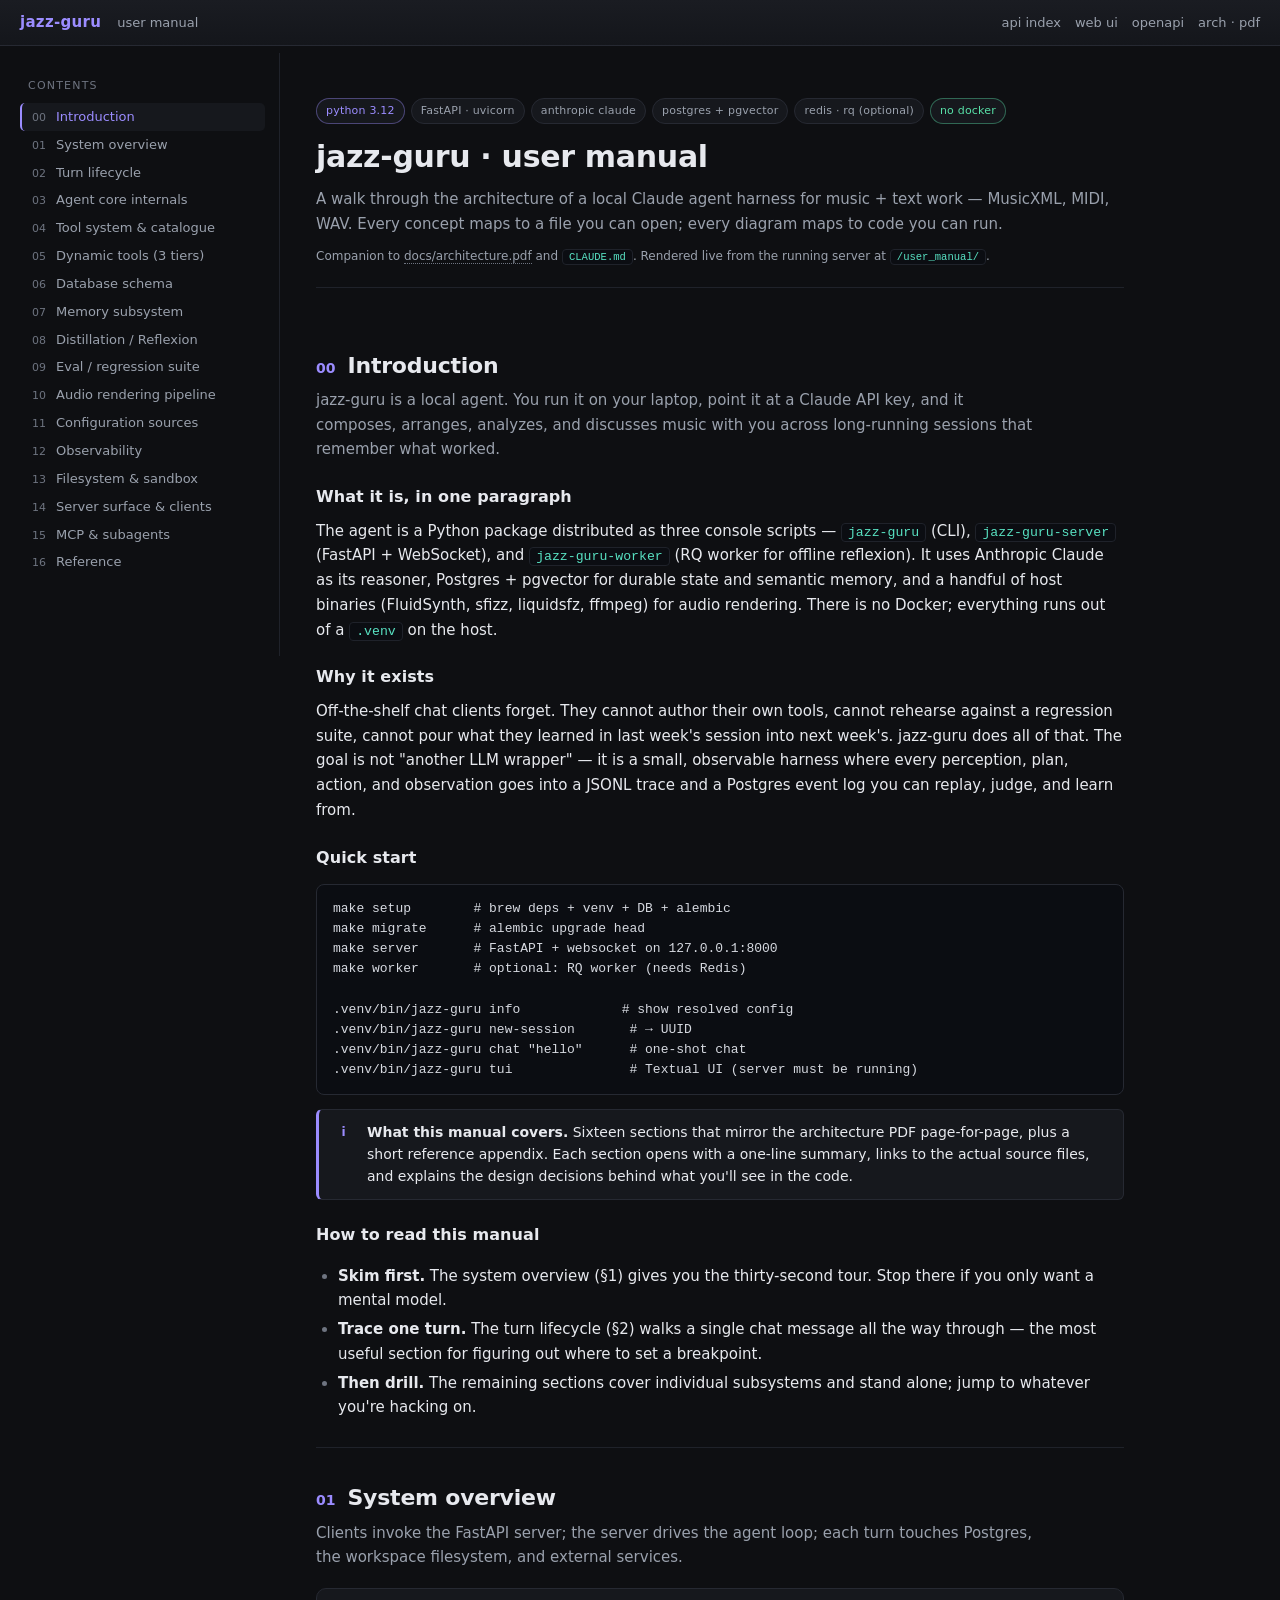
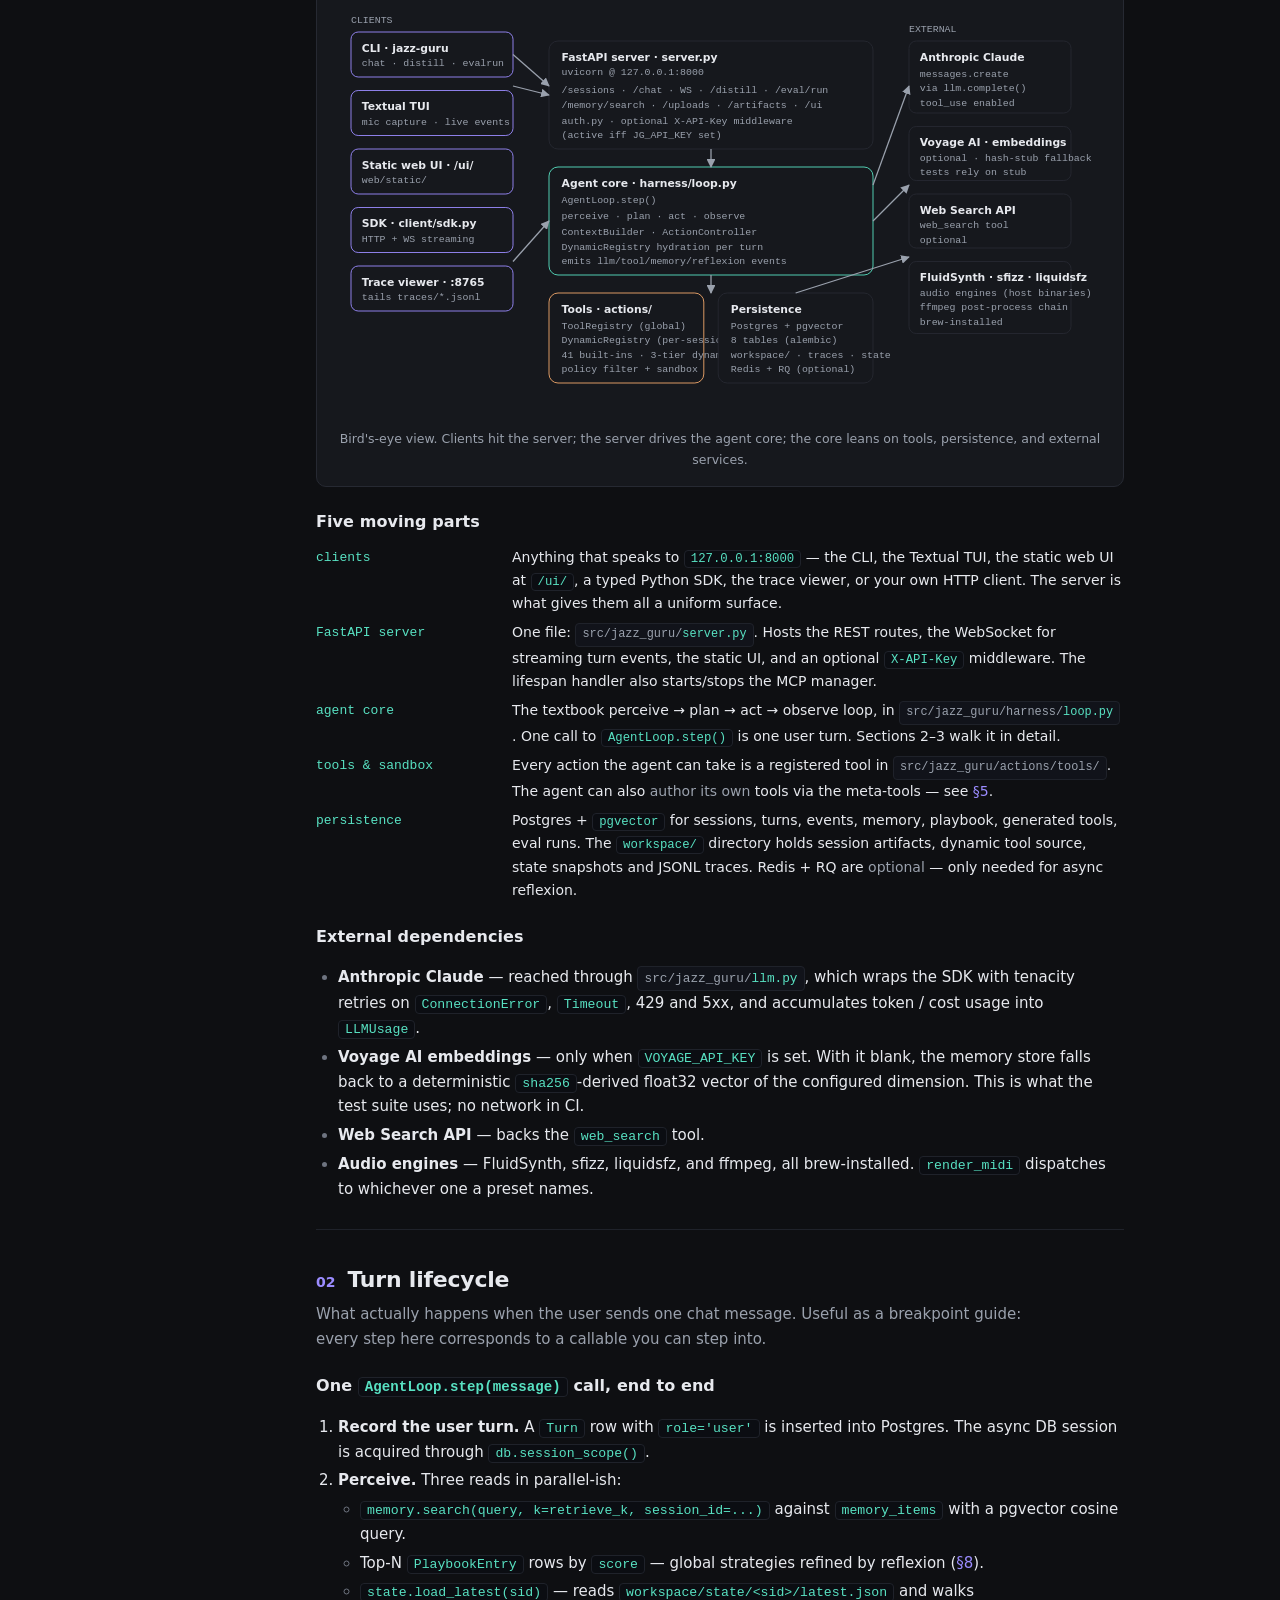
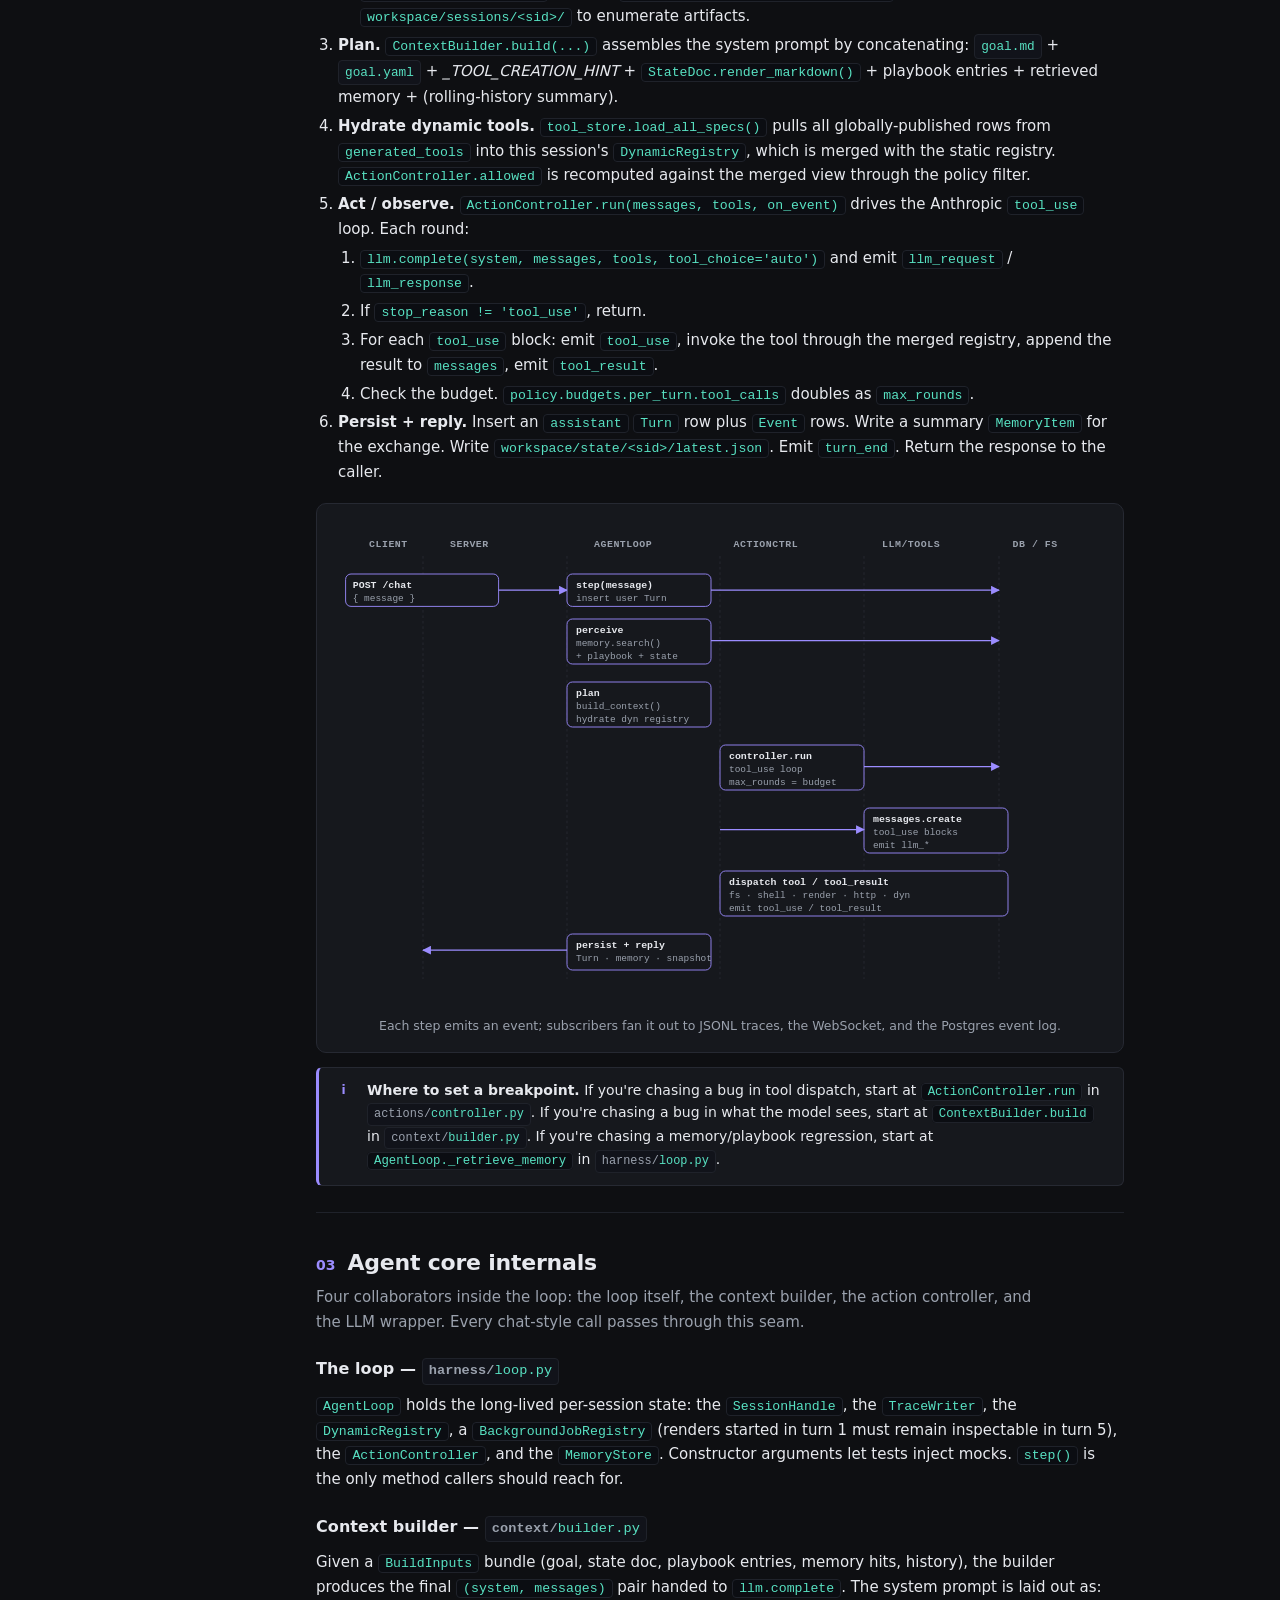
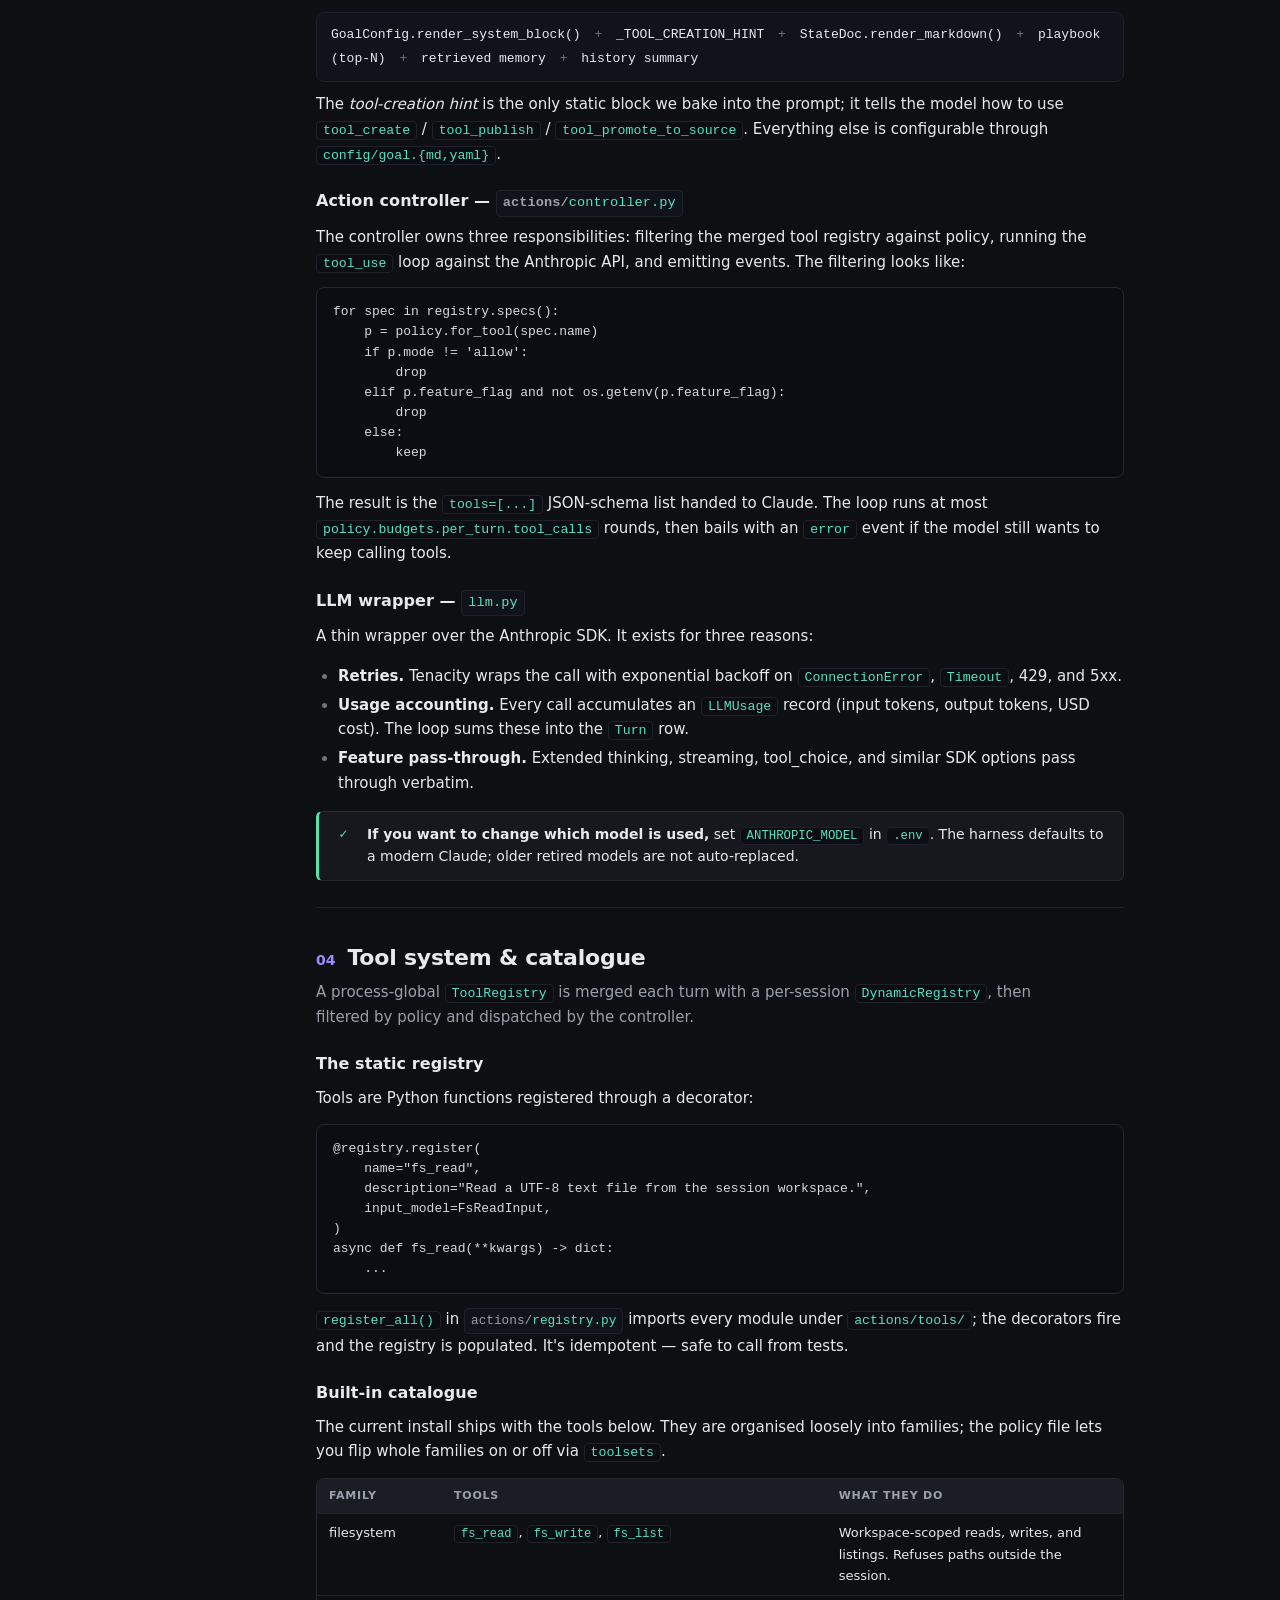
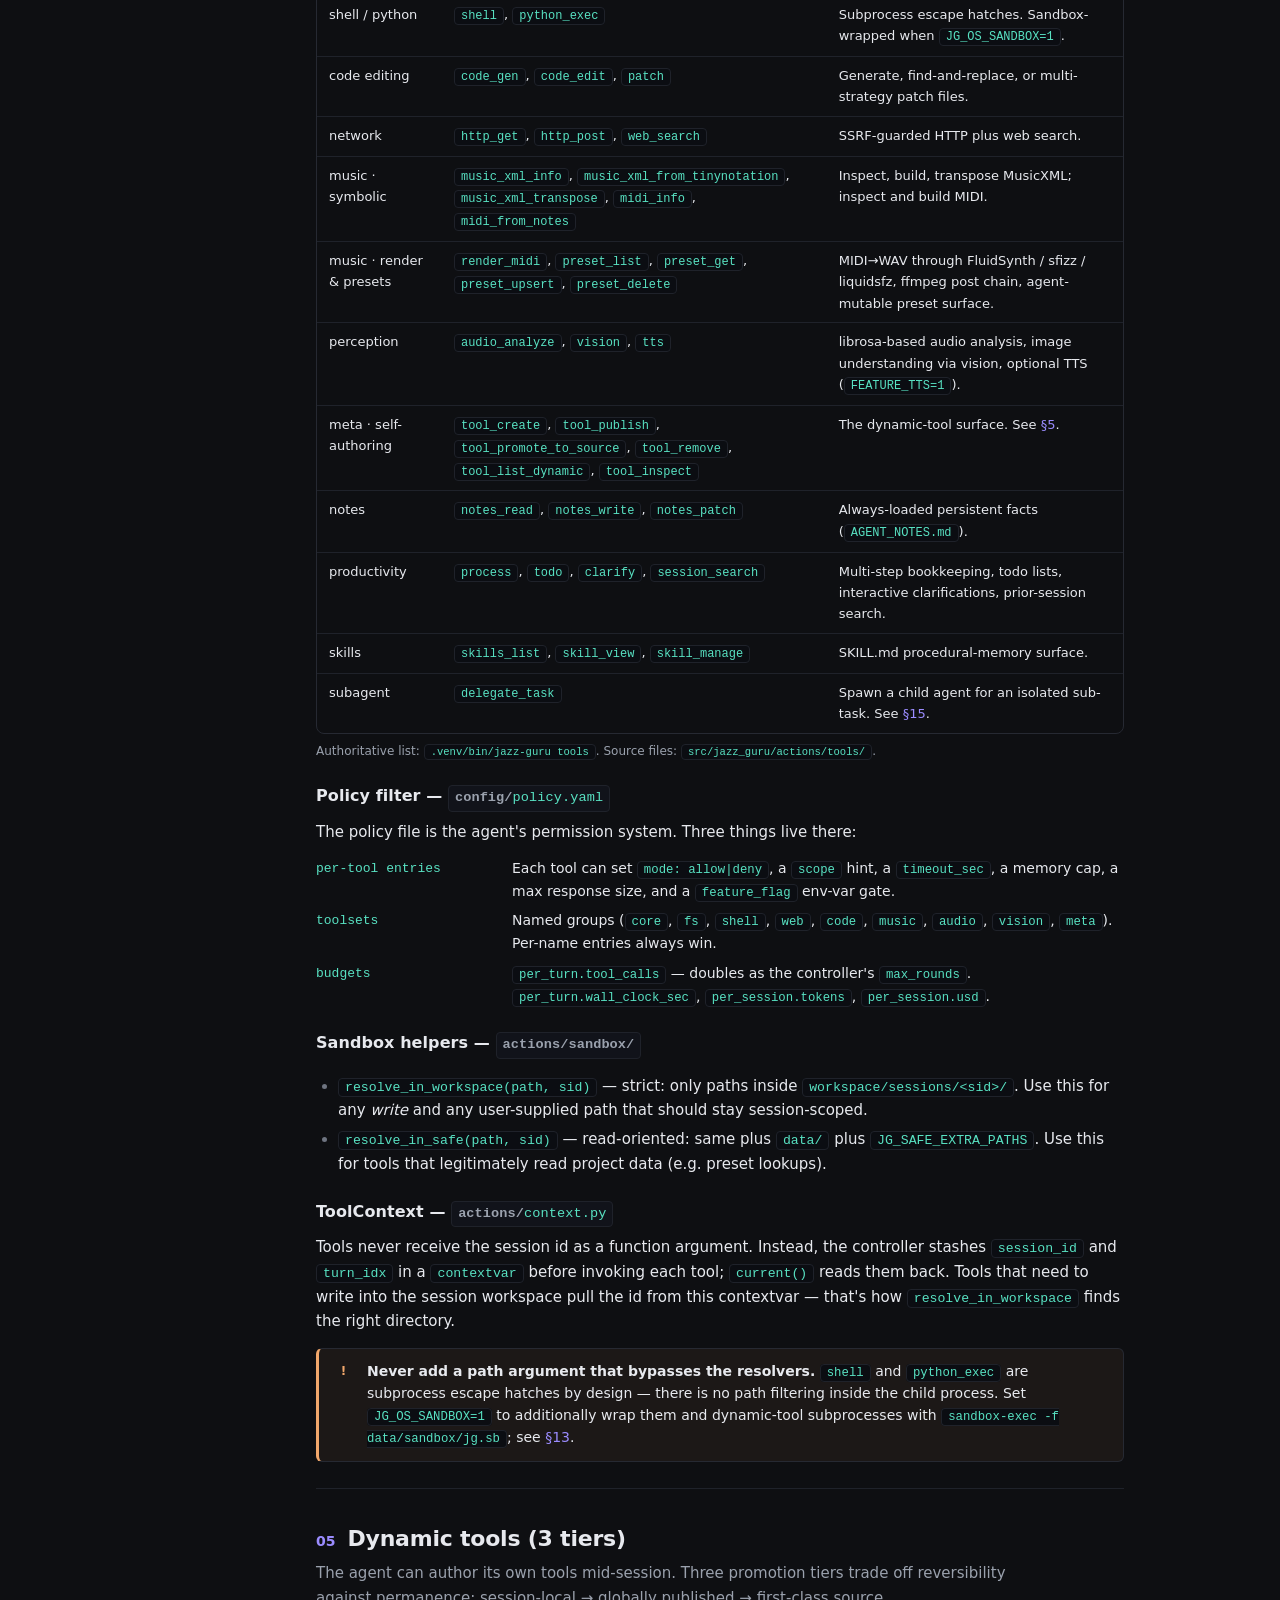
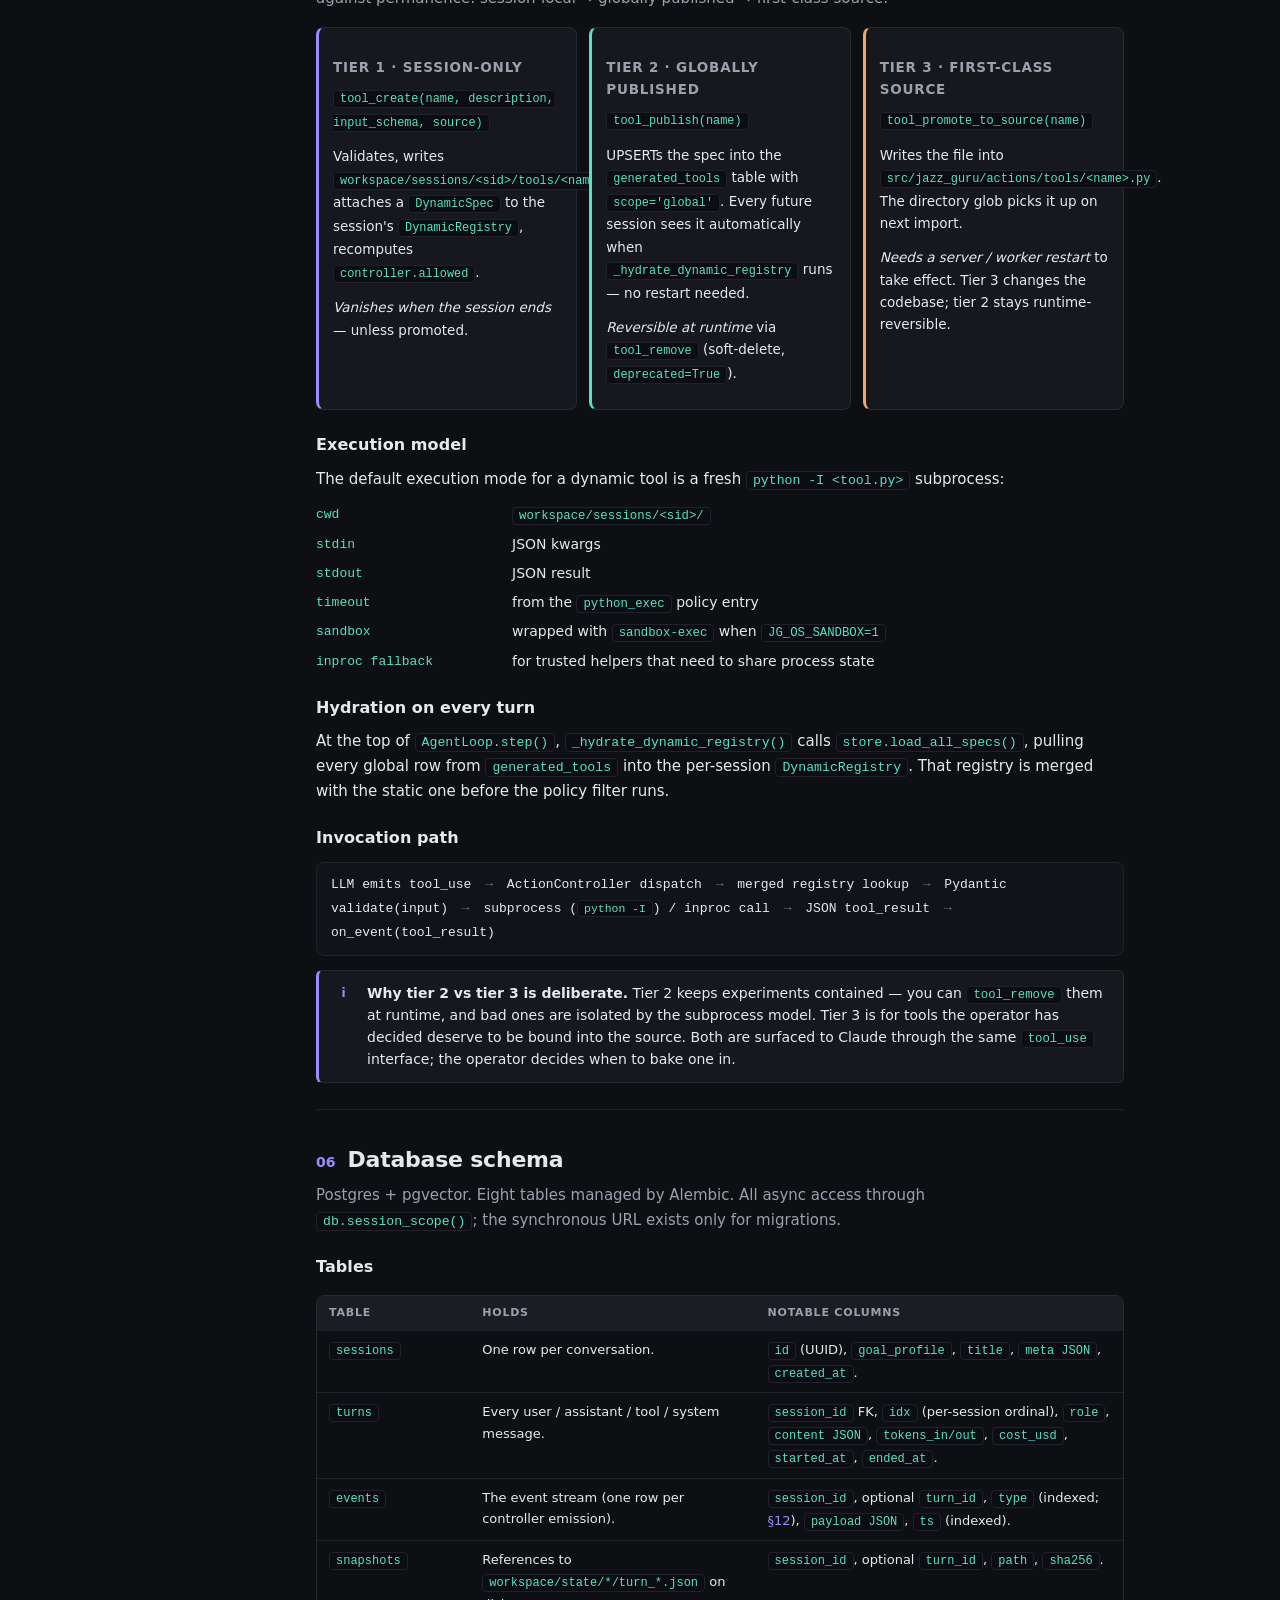
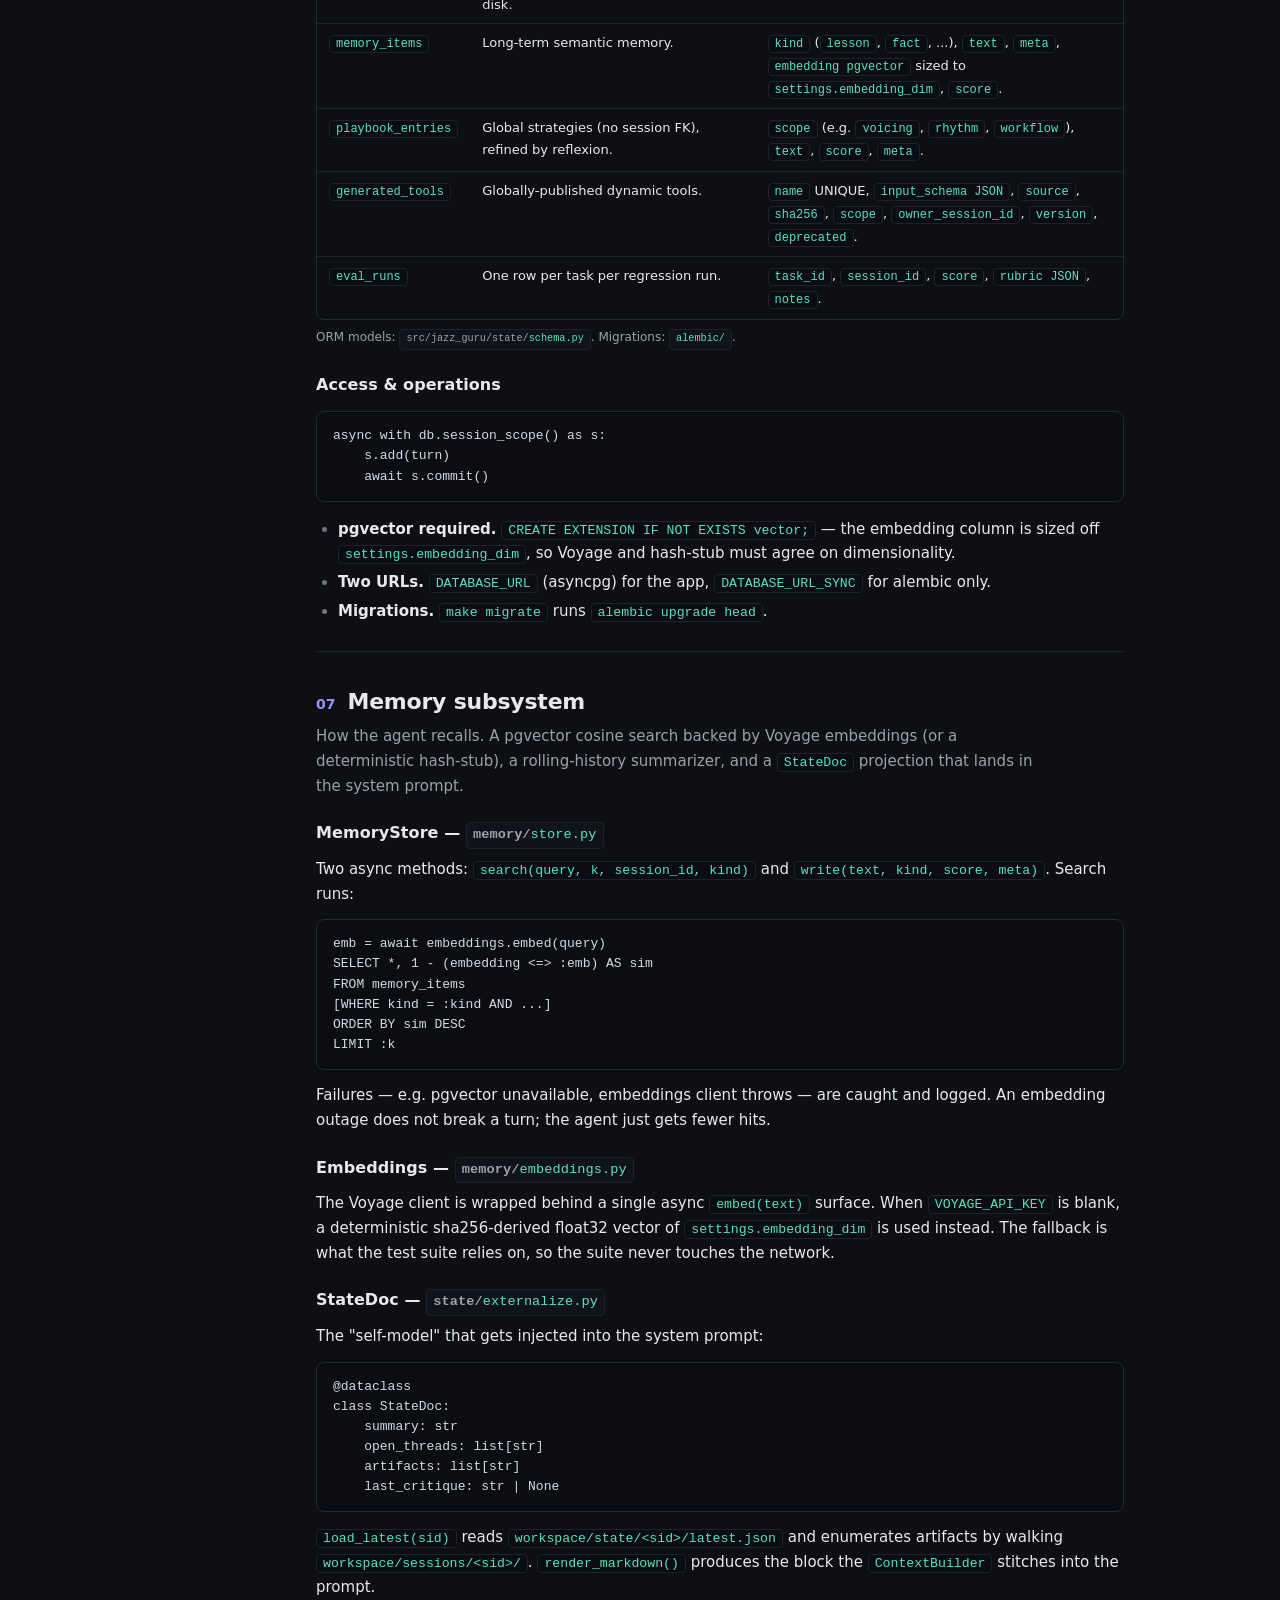
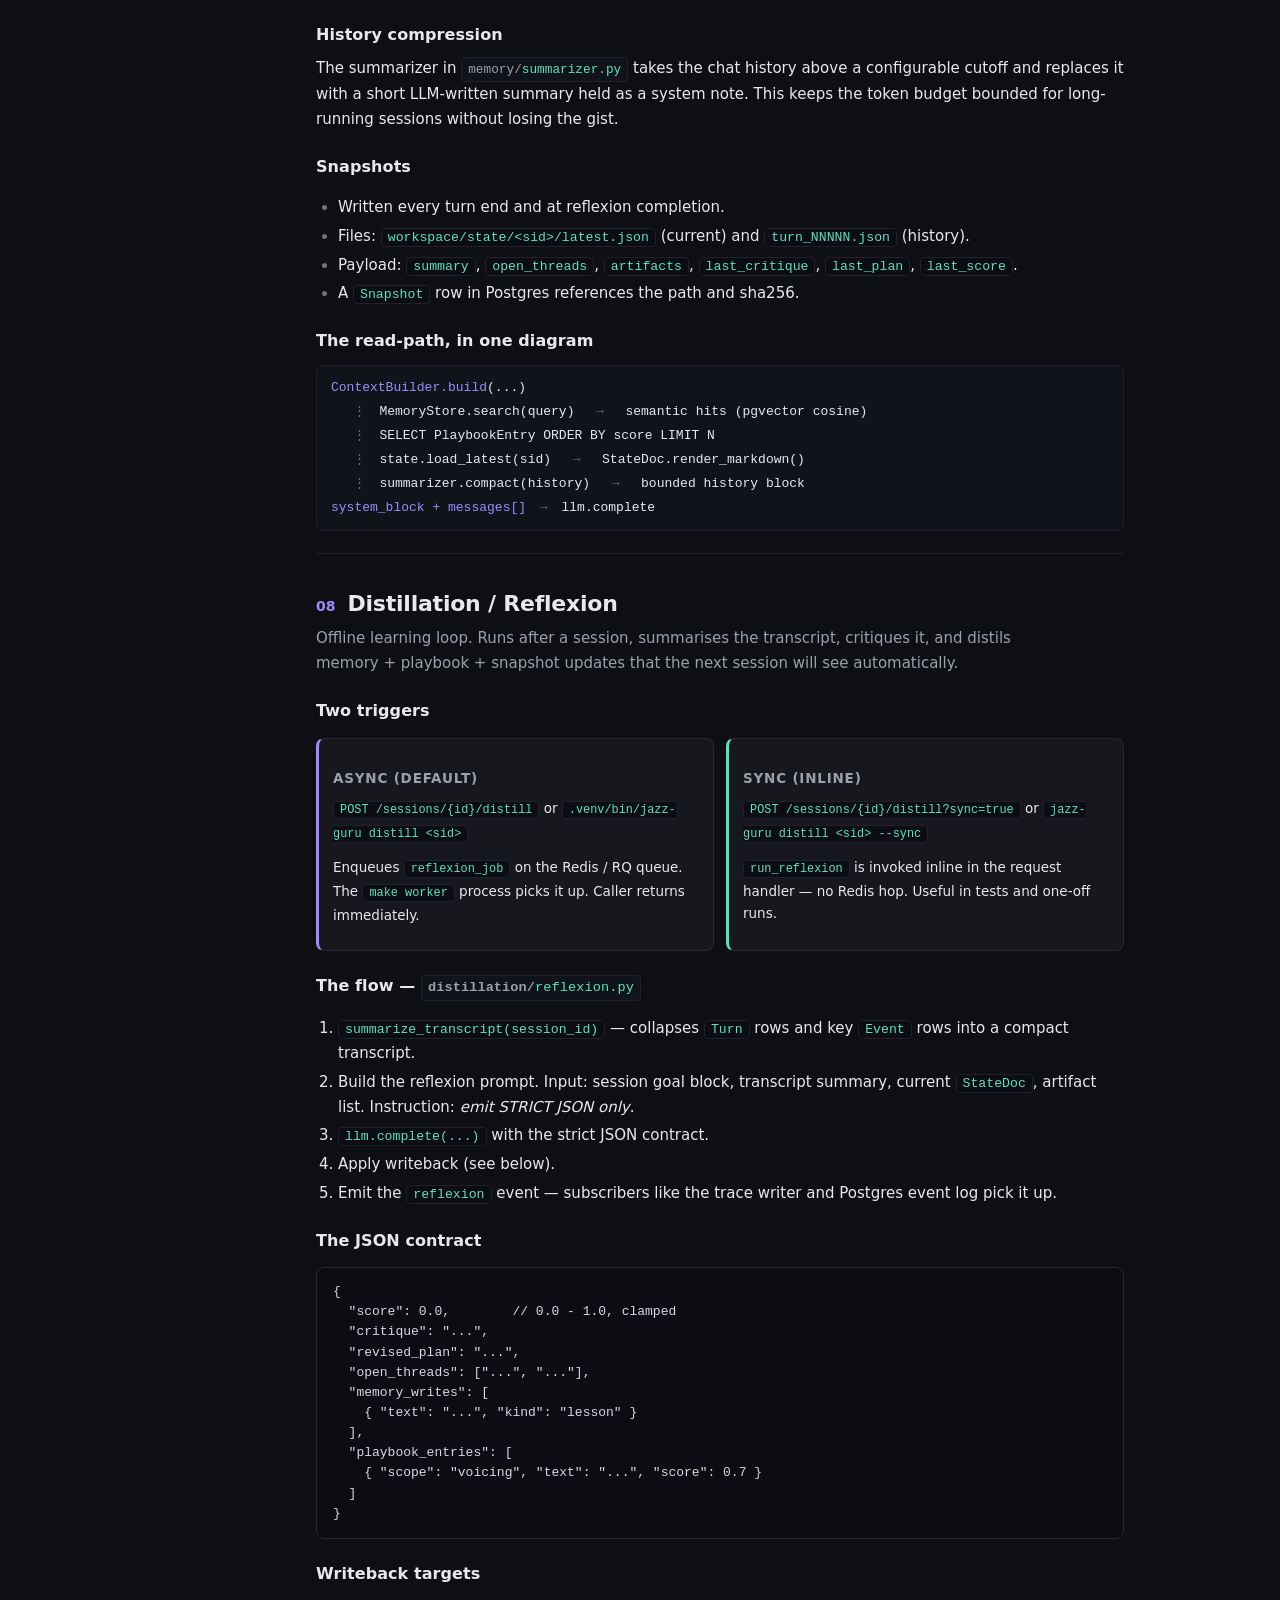
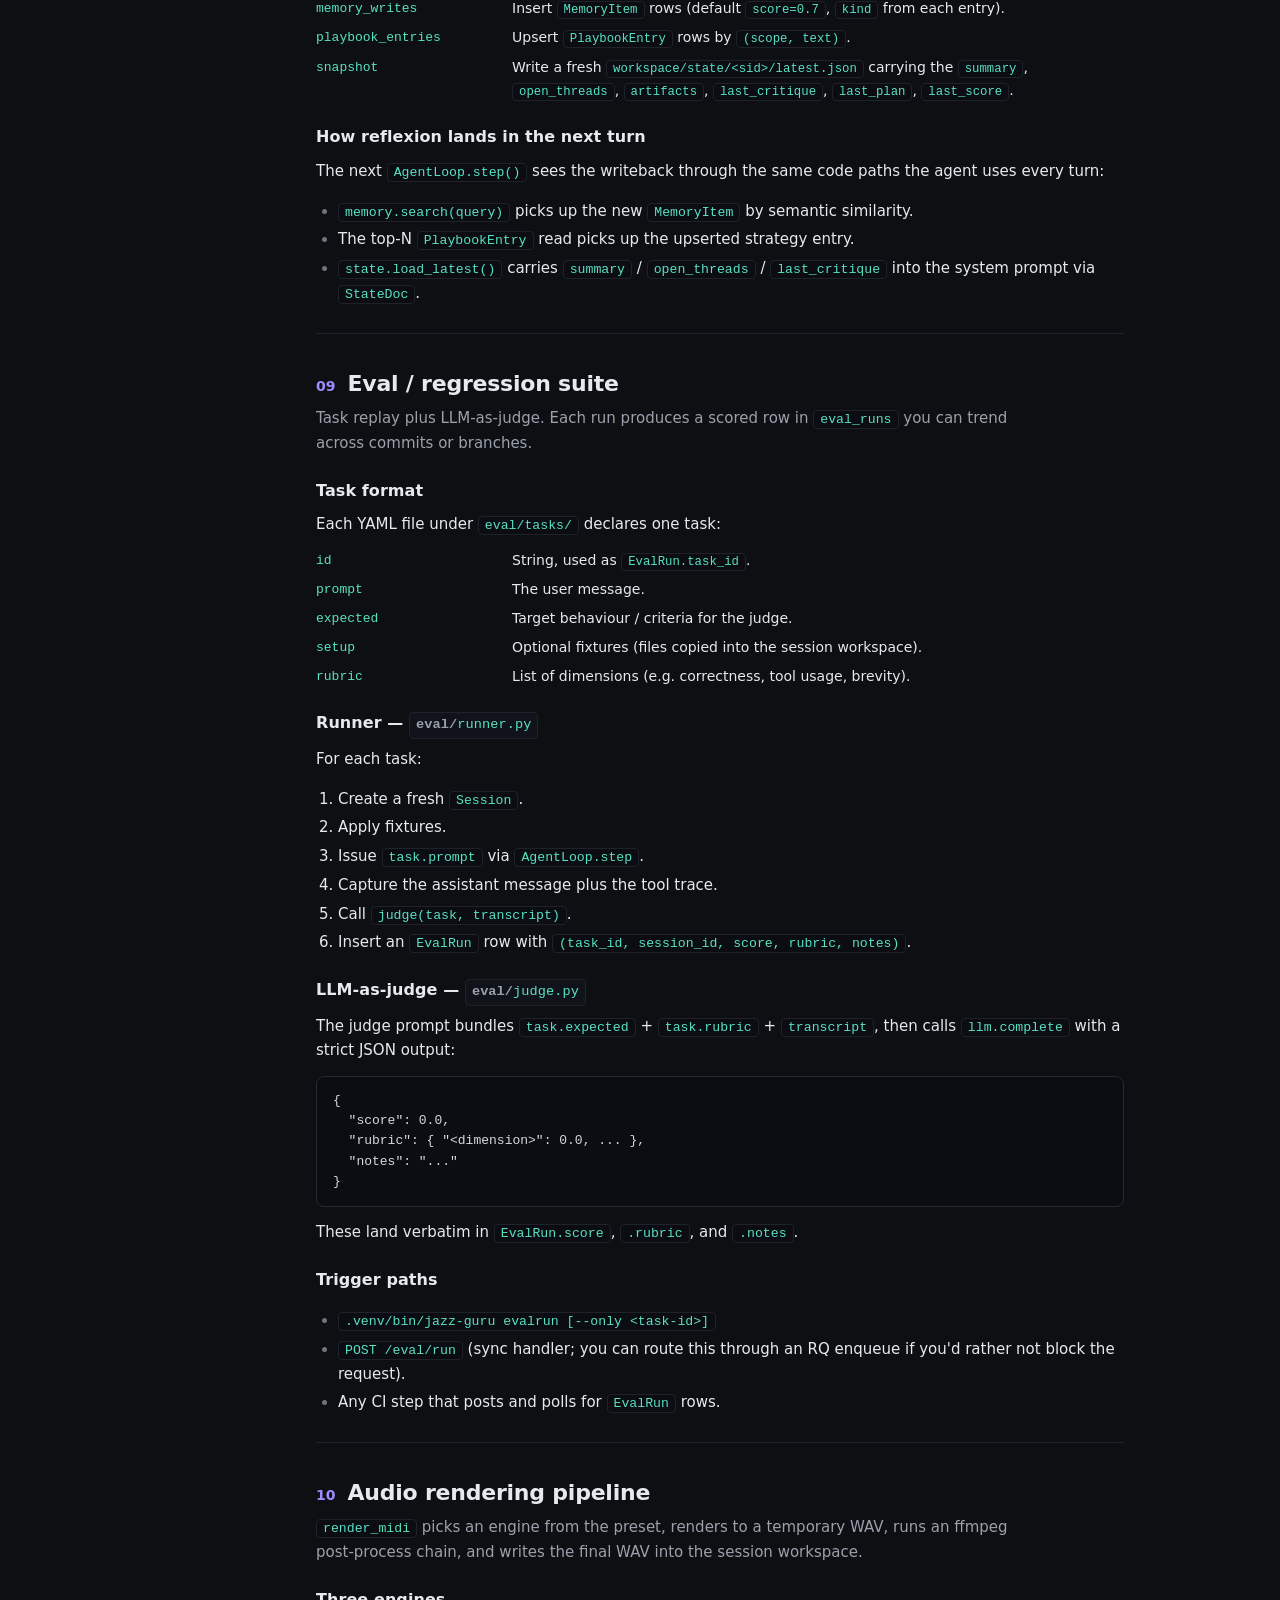
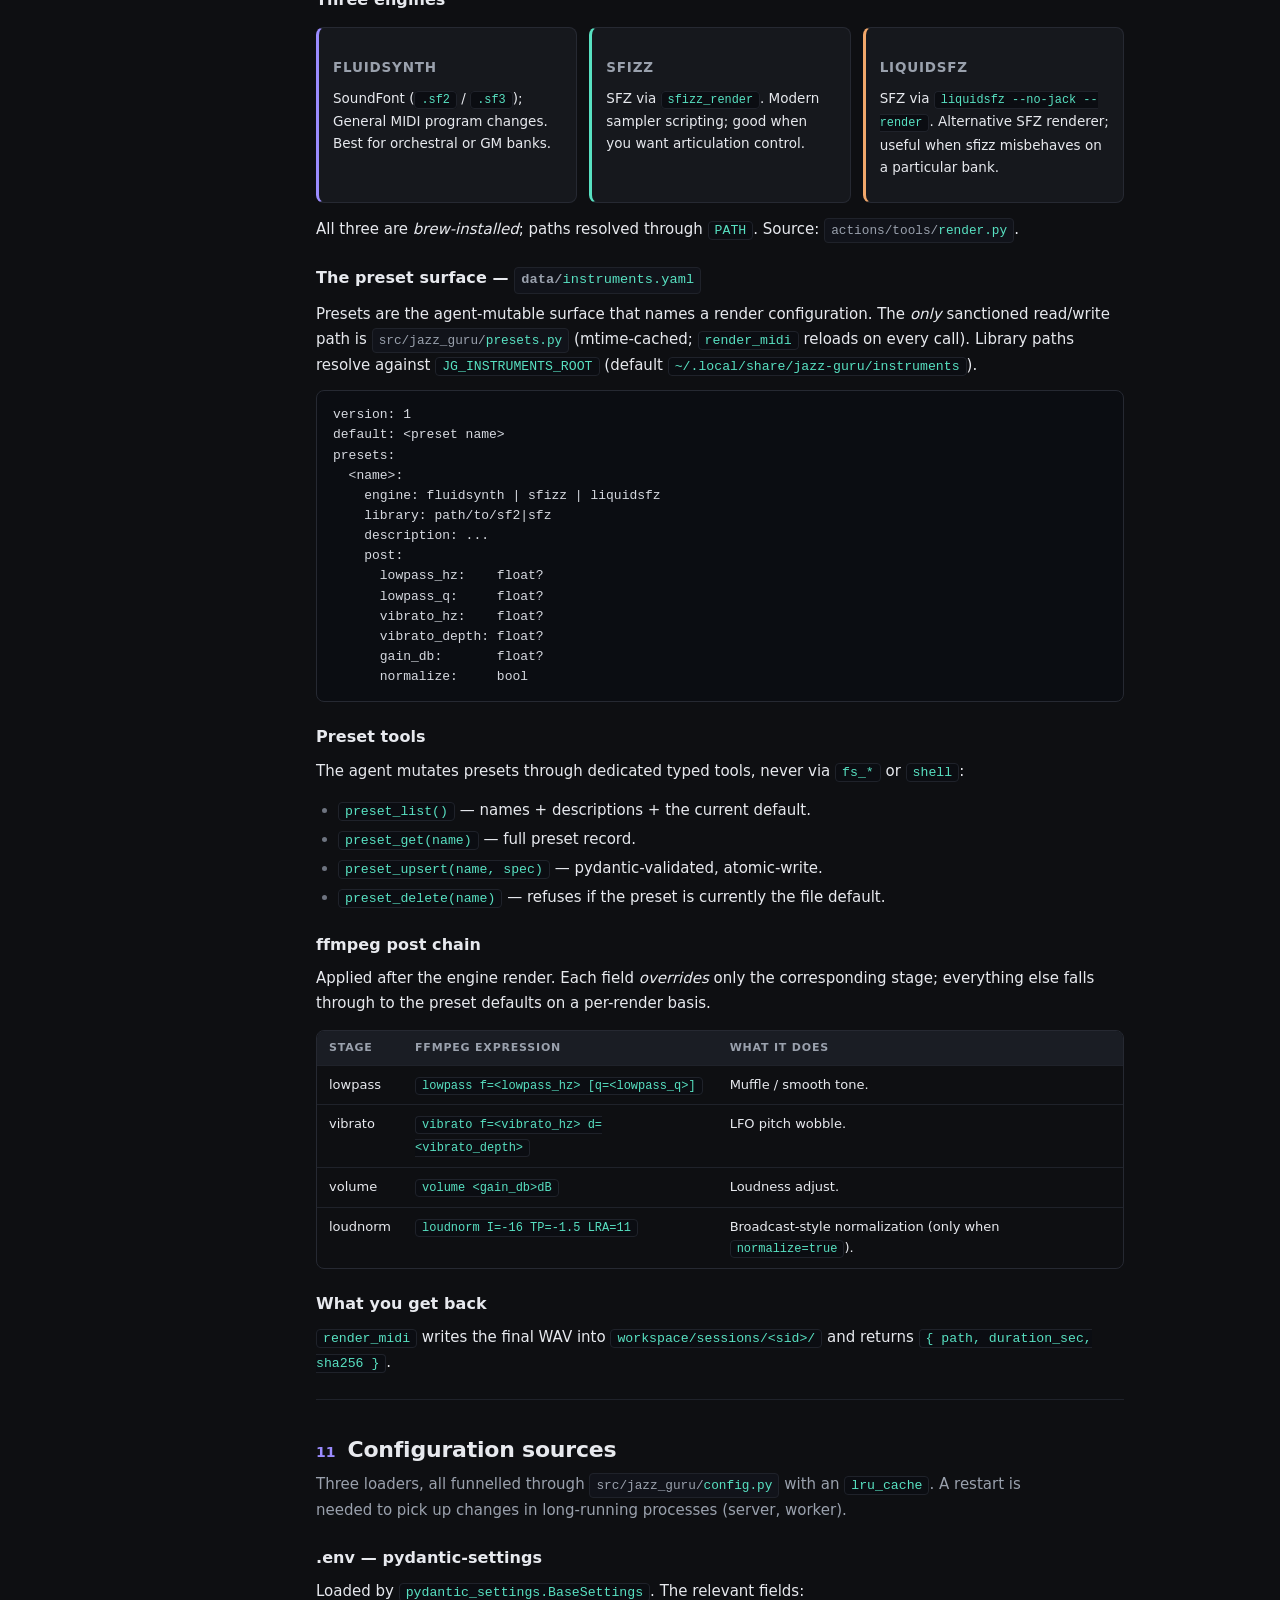
==== src/jazz_guru/web/user_manual/index.html @ 398fb980 "docs: add HTML user manual mounted at /user_manual Companion to docs/architecture.pdf: a 17-section " ====
<!doctype html>
<html lang="en">
<head>
<meta charset="utf-8" />
<meta name="viewport" content="width=device-width,initial-scale=1" />
<title>jazz-guru · user manual</title>
<link rel="stylesheet" href="./manual.css" />
<link rel="icon" href="/ui/favicon.svg" type="image/svg+xml" />
<meta name="description" content="Human-readable manual for the jazz-guru agent harness: architecture, tools, memory, reflexion, eval, audio rendering, configuration, observability, server surface." />
</head>
<body>

<header class="topbar">
  <button id="toc-toggle" class="toc-toggle" aria-label="toggle table of contents">☰ contents</button>
  <span class="brand">jazz-guru</span>
  <span class="crumb">user manual</span>
  <span class="grow"></span>
  <nav class="links">
    <a href="/">api index</a>
    <a href="/ui/">web ui</a>
    <a href="/docs">openapi</a>
    <a href="/user_manual/architecture.pdf">arch · pdf</a>
  </nav>
</header>

<div class="layout">

<!-- ============================ TABLE OF CONTENTS ============================ -->
<aside id="toc" class="toc" aria-label="table of contents">
  <p class="toc-label">contents</p>
  <ol>
    <li><a href="#intro"><span class="num">00</span>Introduction</a></li>
    <li><a href="#overview"><span class="num">01</span>System overview</a></li>
    <li><a href="#turn"><span class="num">02</span>Turn lifecycle</a></li>
    <li><a href="#core"><span class="num">03</span>Agent core internals</a></li>
    <li><a href="#tools"><span class="num">04</span>Tool system &amp; catalogue</a></li>
    <li><a href="#dynamic"><span class="num">05</span>Dynamic tools (3 tiers)</a></li>
    <li><a href="#db"><span class="num">06</span>Database schema</a></li>
    <li><a href="#memory"><span class="num">07</span>Memory subsystem</a></li>
    <li><a href="#reflexion"><span class="num">08</span>Distillation / Reflexion</a></li>
    <li><a href="#eval"><span class="num">09</span>Eval / regression suite</a></li>
    <li><a href="#audio"><span class="num">10</span>Audio rendering pipeline</a></li>
    <li><a href="#config"><span class="num">11</span>Configuration sources</a></li>
    <li><a href="#obs"><span class="num">12</span>Observability</a></li>
    <li><a href="#fs"><span class="num">13</span>Filesystem &amp; sandbox</a></li>
    <li><a href="#server"><span class="num">14</span>Server surface &amp; clients</a></li>
    <li><a href="#mcp"><span class="num">15</span>MCP &amp; subagents</a></li>
    <li><a href="#reference"><span class="num">16</span>Reference</a></li>
  </ol>
</aside>

<!-- =============================== MAIN CONTENT ============================== -->
<main class="content">

<div class="hero">
  <div class="pill-row">
    <span class="pill accent">python 3.12</span>
    <span class="pill">FastAPI · uvicorn</span>
    <span class="pill">anthropic claude</span>
    <span class="pill">postgres + pgvector</span>
    <span class="pill">redis · rq (optional)</span>
    <span class="pill ok">no docker</span>
  </div>
  <h1>jazz-guru · user manual</h1>
  <p class="tagline">
    A walk through the architecture of a local Claude agent harness for music + text work
    &mdash; MusicXML, MIDI, WAV. Every concept maps to a file you can open;
    every diagram maps to code you can run.
  </p>
  <p class="cite">
    Companion to <a href="/user_manual/architecture.pdf">docs/architecture.pdf</a>
    and <code>CLAUDE.md</code>. Rendered live from the running server at
    <code>/user_manual/</code>.
  </p>
</div>

<!-- ===== 00 INTRO ===== -->
<section id="intro" class="s">
  <h2><span class="num">00</span>Introduction</h2>
  <p class="lede">
    jazz-guru is a local agent. You run it on your laptop, point it at a Claude API key, and
    it composes, arranges, analyzes, and discusses music with you across long-running
    sessions that remember what worked.
  </p>

  <h3>What it is, in one paragraph</h3>
  <p>
    The agent is a Python package distributed as three console scripts &mdash;
    <code>jazz-guru</code> (CLI), <code>jazz-guru-server</code> (FastAPI + WebSocket),
    and <code>jazz-guru-worker</code> (RQ worker for offline reflexion). It uses
    Anthropic Claude as its reasoner, Postgres + pgvector for durable state and
    semantic memory, and a handful of host binaries (FluidSynth, sfizz, liquidsfz,
    ffmpeg) for audio rendering. There is no Docker; everything runs out of a
    <code>.venv</code> on the host.
  </p>

  <h3>Why it exists</h3>
  <p>
    Off-the-shelf chat clients forget. They cannot author their own tools, cannot
    rehearse against a regression suite, cannot pour what they learned in last
    week's session into next week's. jazz-guru does all of that. The goal is not
    "another LLM wrapper" &mdash; it is a small, observable harness where every
    perception, plan, action, and observation goes into a JSONL trace and a
    Postgres event log you can replay, judge, and learn from.
  </p>

  <h3>Quick start</h3>
  <pre><code>make setup        # brew deps + venv + DB + alembic
make migrate      # alembic upgrade head
make server       # FastAPI + websocket on 127.0.0.1:8000
make worker       # optional: RQ worker (needs Redis)

.venv/bin/jazz-guru info             # show resolved config
.venv/bin/jazz-guru new-session       # &rarr; UUID
.venv/bin/jazz-guru chat "hello"      # one-shot chat
.venv/bin/jazz-guru tui               # Textual UI (server must be running)</code></pre>

  <div class="callout note">
    <span class="ico">i</span>
    <div>
      <p><strong>What this manual covers.</strong> Sixteen sections that mirror the
      architecture PDF page-for-page, plus a short reference appendix. Each
      section opens with a one-line summary, links to the actual source files,
      and explains the design decisions behind what you'll see in the code.</p>
    </div>
  </div>

  <h3>How to read this manual</h3>
  <ul>
    <li><strong>Skim first.</strong> The system overview (&sect;1) gives you the
        thirty-second tour. Stop there if you only want a mental model.</li>
    <li><strong>Trace one turn.</strong> The turn lifecycle (&sect;2) walks a
        single chat message all the way through &mdash; the most useful section
        for figuring out where to set a breakpoint.</li>
    <li><strong>Then drill.</strong> The remaining sections cover individual
        subsystems and stand alone; jump to whatever you're hacking on.</li>
  </ul>
</section>

<!-- ===== 01 SYSTEM OVERVIEW ===== -->
<section id="overview" class="s">
  <h2><span class="num">01</span>System overview</h2>
  <p class="lede">
    Clients invoke the FastAPI server; the server drives the agent loop; each
    turn touches Postgres, the workspace filesystem, and external services.
  </p>

  <div class="diagram">
<svg viewBox="0 0 860 460" xmlns="http://www.w3.org/2000/svg" role="img" aria-label="system overview">
  <defs>
    <marker id="arr" viewBox="0 0 10 10" refX="9" refY="5" markerWidth="7" markerHeight="7" orient="auto-start-reverse">
      <path d="M0,0 L10,5 L0,10 z" fill="#9aa1ad"/>
    </marker>
    <style>
      .ttl { fill:#e7e9ee; font: 600 12px system-ui, sans-serif; }
      .sub { fill:#9aa1ad; font: 11px ui-monospace, Menlo, monospace; }
      .box { fill:#16181d; stroke:#262932; }
      .acc { stroke:#9b8cff; }
      .ok { stroke:#58e1c2; }
      .warn { stroke:#f1a76b; }
      .line { stroke:#9aa1ad; stroke-width:1.4; fill:none; }
      .lbl { fill:#9aa1ad; font: 10px ui-monospace, monospace; }
    </style>
  </defs>

  <!-- clients column -->
  <g transform="translate(20,30)">
    <text class="sub" x="0" y="-10">CLIENTS</text>
    <rect class="box acc" x="0" y="0" width="180" height="50" rx="8"/>
    <text class="ttl" x="12" y="22">CLI · jazz-guru</text>
    <text class="sub" x="12" y="38">chat · distill · evalrun</text>

    <rect class="box acc" x="0" y="65" width="180" height="50" rx="8"/>
    <text class="ttl" x="12" y="87">Textual TUI</text>
    <text class="sub" x="12" y="103">mic capture · live events</text>

    <rect class="box acc" x="0" y="130" width="180" height="50" rx="8"/>
    <text class="ttl" x="12" y="152">Static web UI · /ui/</text>
    <text class="sub" x="12" y="168">web/static/</text>

    <rect class="box acc" x="0" y="195" width="180" height="50" rx="8"/>
    <text class="ttl" x="12" y="217">SDK · client/sdk.py</text>
    <text class="sub" x="12" y="233">HTTP + WS streaming</text>

    <rect class="box acc" x="0" y="260" width="180" height="50" rx="8"/>
    <text class="ttl" x="12" y="282">Trace viewer · :8765</text>
    <text class="sub" x="12" y="298">tails traces/*.jsonl</text>
  </g>

  <!-- server -->
  <g transform="translate(240,40)">
    <rect class="box" x="0" y="0" width="360" height="120" rx="10"/>
    <text class="ttl" x="14" y="22">FastAPI server · server.py</text>
    <text class="sub" x="14" y="38">uvicorn @ 127.0.0.1:8000</text>
    <text class="sub" x="14" y="58">/sessions · /chat · WS · /distill · /eval/run</text>
    <text class="sub" x="14" y="74">/memory/search · /uploads · /artifacts · /ui</text>
    <text class="sub" x="14" y="92">auth.py · optional X-API-Key middleware</text>
    <text class="sub" x="14" y="108">(active iff JG_API_KEY set)</text>
  </g>

  <!-- agent core -->
  <g transform="translate(240,180)">
    <rect class="box ok" x="0" y="0" width="360" height="120" rx="10"/>
    <text class="ttl" x="14" y="22">Agent core · harness/loop.py</text>
    <text class="sub" x="14" y="40">AgentLoop.step()</text>
    <text class="sub" x="14" y="58">perceive · plan · act · observe</text>
    <text class="sub" x="14" y="76">ContextBuilder · ActionController</text>
    <text class="sub" x="14" y="92">DynamicRegistry hydration per turn</text>
    <text class="sub" x="14" y="108">emits llm/tool/memory/reflexion events</text>
  </g>

  <!-- tools -->
  <g transform="translate(240,320)">
    <rect class="box warn" x="0" y="0" width="172" height="100" rx="10"/>
    <text class="ttl" x="14" y="22">Tools · actions/</text>
    <text class="sub" x="14" y="40">ToolRegistry (global)</text>
    <text class="sub" x="14" y="56">DynamicRegistry (per-session)</text>
    <text class="sub" x="14" y="72">41 built-ins · 3-tier dynamic</text>
    <text class="sub" x="14" y="88">policy filter + sandbox</text>
  </g>

  <!-- persistence -->
  <g transform="translate(428,320)">
    <rect class="box" x="0" y="0" width="172" height="100" rx="10"/>
    <text class="ttl" x="14" y="22">Persistence</text>
    <text class="sub" x="14" y="40">Postgres + pgvector</text>
    <text class="sub" x="14" y="56">8 tables (alembic)</text>
    <text class="sub" x="14" y="72">workspace/ · traces · state</text>
    <text class="sub" x="14" y="88">Redis + RQ (optional)</text>
  </g>

  <!-- external -->
  <g transform="translate(640,40)">
    <text class="sub" x="0" y="-10">EXTERNAL</text>
    <rect class="box" x="0" y="0" width="180" height="80" rx="8"/>
    <text class="ttl" x="12" y="22">Anthropic Claude</text>
    <text class="sub" x="12" y="40">messages.create</text>
    <text class="sub" x="12" y="56">via llm.complete()</text>
    <text class="sub" x="12" y="72">tool_use enabled</text>

    <rect class="box" x="0" y="95" width="180" height="60" rx="8"/>
    <text class="ttl" x="12" y="117">Voyage AI · embeddings</text>
    <text class="sub" x="12" y="133">optional · hash-stub fallback</text>
    <text class="sub" x="12" y="149">tests rely on stub</text>

    <rect class="box" x="0" y="170" width="180" height="60" rx="8"/>
    <text class="ttl" x="12" y="192">Web Search API</text>
    <text class="sub" x="12" y="208">web_search tool</text>
    <text class="sub" x="12" y="224">optional</text>

    <rect class="box" x="0" y="245" width="180" height="80" rx="8"/>
    <text class="ttl" x="12" y="267">FluidSynth · sfizz · liquidsfz</text>
    <text class="sub" x="12" y="283">audio engines (host binaries)</text>
    <text class="sub" x="12" y="299">ffmpeg post-process chain</text>
    <text class="sub" x="12" y="315">brew-installed</text>
  </g>

  <!-- arrows -->
  <path class="line" d="M200 55 L240 90" marker-end="url(#arr)"/>
  <path class="line" d="M200 90 L240 100" marker-end="url(#arr)"/>
  <path class="line" d="M200 285 L240 240" marker-end="url(#arr)"/>
  <path class="line" d="M420 160 L420 180" marker-end="url(#arr)"/>
  <path class="line" d="M420 300 L420 320" marker-end="url(#arr)"/>
  <path class="line" d="M600 200 L640 90" marker-end="url(#arr)"/>
  <path class="line" d="M600 240 L640 200" marker-end="url(#arr)"/>
  <path class="line" d="M514 320 L640 280" marker-end="url(#arr)"/>
</svg>
    <div class="caption">Bird's-eye view. Clients hit the server; the server drives the agent core; the core leans on tools, persistence, and external services.</div>
  </div>

  <h3>Five moving parts</h3>
  <dl class="def">
    <dt>clients</dt>
    <dd>Anything that speaks to <code>127.0.0.1:8000</code> &mdash; the CLI, the
        Textual TUI, the static web UI at <code>/ui/</code>, a typed Python
        SDK, the trace viewer, or your own HTTP client. The server is what gives
        them all a uniform surface.</dd>
    <dt>FastAPI server</dt>
    <dd>One file: <span class="file">src/jazz_guru/<b>server.py</b></span>. Hosts
        the REST routes, the WebSocket for streaming turn events, the static UI,
        and an optional <code>X-API-Key</code> middleware. The lifespan handler
        also starts/stops the MCP manager.</dd>
    <dt>agent core</dt>
    <dd>The textbook perceive → plan → act → observe loop, in
        <span class="file">src/jazz_guru/harness/<b>loop.py</b></span>. One call
        to <code>AgentLoop.step()</code> is one user turn. Sections 2–3 walk it
        in detail.</dd>
    <dt>tools &amp; sandbox</dt>
    <dd>Every action the agent can take is a registered tool in
        <span class="file">src/jazz_guru/actions/tools/</span>. The agent can
        also <em>author its own</em> tools via the meta-tools &mdash; see
        <a href="#dynamic">&sect;5</a>.</dd>
    <dt>persistence</dt>
    <dd>Postgres + <code>pgvector</code> for sessions, turns, events, memory,
        playbook, generated tools, eval runs. The <code>workspace/</code>
        directory holds session artifacts, dynamic tool source, state snapshots
        and JSONL traces. Redis + RQ are <em>optional</em> &mdash; only needed
        for async reflexion.</dd>
  </dl>

  <h3>External dependencies</h3>
  <ul>
    <li><strong>Anthropic Claude</strong> &mdash; reached through
        <span class="file">src/jazz_guru/<b>llm.py</b></span>, which wraps the
        SDK with tenacity retries on <code>ConnectionError</code>, <code>Timeout</code>,
        429 and 5xx, and accumulates token / cost usage into <code>LLMUsage</code>.</li>
    <li><strong>Voyage AI embeddings</strong> &mdash; only when
        <code>VOYAGE_API_KEY</code> is set. With it blank, the memory store
        falls back to a deterministic <code>sha256</code>-derived float32 vector
        of the configured dimension. This is what the test suite uses; no
        network in CI.</li>
    <li><strong>Web Search API</strong> &mdash; backs the <code>web_search</code>
        tool.</li>
    <li><strong>Audio engines</strong> &mdash; FluidSynth, sfizz, liquidsfz, and
        ffmpeg, all brew-installed. <code>render_midi</code> dispatches to
        whichever one a preset names.</li>
  </ul>
</section>

<!-- ===== 02 TURN LIFECYCLE ===== -->
<section id="turn" class="s">
  <h2><span class="num">02</span>Turn lifecycle</h2>
  <p class="lede">
    What actually happens when the user sends one chat message. Useful as a
    breakpoint guide: every step here corresponds to a callable you can step
    into.
  </p>

  <h3>One <code>AgentLoop.step(message)</code> call, end to end</h3>
  <ol>
    <li><strong>Record the user turn.</strong> A <code>Turn</code> row with
        <code>role='user'</code> is inserted into Postgres. The async DB session
        is acquired through <code>db.session_scope()</code>.</li>
    <li><strong>Perceive.</strong> Three reads in parallel-ish:
      <ul>
        <li><code>memory.search(query, k=retrieve_k, session_id=...)</code>
            against <code>memory_items</code> with a pgvector cosine query.</li>
        <li>Top-N <code>PlaybookEntry</code> rows by <code>score</code> &mdash;
            global strategies refined by reflexion (<a href="#reflexion">&sect;8</a>).</li>
        <li><code>state.load_latest(sid)</code> &mdash; reads
            <code>workspace/state/&lt;sid&gt;/latest.json</code> and walks
            <code>workspace/sessions/&lt;sid&gt;/</code> to enumerate artifacts.</li>
      </ul>
    </li>
    <li><strong>Plan.</strong> <code>ContextBuilder.build(...)</code> assembles
        the system prompt by concatenating:
        <span class="file"><b>goal.md</b></span> +
        <span class="file"><b>goal.yaml</b></span> +
        <em>_TOOL_CREATION_HINT</em> + <code>StateDoc.render_markdown()</code> +
        playbook entries + retrieved memory + (rolling-history summary).</li>
    <li><strong>Hydrate dynamic tools.</strong>
        <code>tool_store.load_all_specs()</code> pulls all globally-published
        rows from <code>generated_tools</code> into this session's
        <code>DynamicRegistry</code>, which is merged with the static registry.
        <code>ActionController.allowed</code> is recomputed against the merged
        view through the policy filter.</li>
    <li><strong>Act / observe.</strong>
        <code>ActionController.run(messages, tools, on_event)</code> drives the
        Anthropic <code>tool_use</code> loop. Each round:
      <ol>
        <li><code>llm.complete(system, messages, tools, tool_choice='auto')</code>
            and emit <code>llm_request</code> / <code>llm_response</code>.</li>
        <li>If <code>stop_reason != 'tool_use'</code>, return.</li>
        <li>For each <code>tool_use</code> block: emit <code>tool_use</code>,
            invoke the tool through the merged registry, append the result to
            <code>messages</code>, emit <code>tool_result</code>.</li>
        <li>Check the budget. <code>policy.budgets.per_turn.tool_calls</code>
            doubles as <code>max_rounds</code>.</li>
      </ol>
    </li>
    <li><strong>Persist + reply.</strong> Insert an <code>assistant</code>
        <code>Turn</code> row plus <code>Event</code> rows. Write a summary
        <code>MemoryItem</code> for the exchange. Write
        <code>workspace/state/&lt;sid&gt;/latest.json</code>. Emit
        <code>turn_end</code>. Return the response to the caller.</li>
  </ol>

  <div class="diagram">
<svg viewBox="0 0 860 540" xmlns="http://www.w3.org/2000/svg" role="img" aria-label="turn lifecycle">
  <defs>
    <marker id="arr2" viewBox="0 0 10 10" refX="9" refY="5" markerWidth="7" markerHeight="7" orient="auto-start-reverse">
      <path d="M0,0 L10,5 L0,10 z" fill="#9b8cff"/>
    </marker>
    <style>
      .lane { fill:#9aa1ad; font: 600 11px ui-monospace, Menlo, monospace; letter-spacing:.6px; }
      .laneCol { stroke:#262932; stroke-dasharray:3 3; }
      .ev { fill:#16181d; stroke:#9b8cff; }
      .evt { fill:#e7e9ee; font: 600 11px ui-monospace, Menlo, monospace; }
      .evd { fill:#9aa1ad; font: 10.5px ui-monospace, Menlo, monospace; }
      .arrL { stroke:#9b8cff; stroke-width:1.4; fill:none; }
    </style>
  </defs>

  <!-- lane labels -->
  <g>
    <line class="laneCol" x1="100" y1="40" x2="100" y2="510"/>
    <line class="laneCol" x1="260" y1="40" x2="260" y2="510"/>
    <line class="laneCol" x1="430" y1="40" x2="430" y2="510"/>
    <line class="laneCol" x1="590" y1="40" x2="590" y2="510"/>
    <line class="laneCol" x1="740" y1="40" x2="740" y2="510"/>
    <text class="lane" x="40" y="30">CLIENT</text>
    <text class="lane" x="130" y="30">SERVER</text>
    <text class="lane" x="290" y="30">AGENTLOOP</text>
    <text class="lane" x="445" y="30">ACTIONCTRL</text>
    <text class="lane" x="610" y="30">LLM/TOOLS</text>
    <text class="lane" x="755" y="30">DB / FS</text>
  </g>

  <!-- steps -->
  <g transform="translate(0,60)">
    <rect class="ev" x="14" y="0" width="170" height="36" rx="6"/>
    <text class="evt" x="22" y="16">POST /chat</text>
    <text class="evd" x="22" y="30">{ message }</text>
    <path class="arrL" d="M184 18 L260 18" marker-end="url(#arr2)"/>

    <rect class="ev" x="260" y="0" width="160" height="36" rx="6"/>
    <text class="evt" x="270" y="16">step(message)</text>
    <text class="evd" x="270" y="30">insert user Turn</text>
    <path class="arrL" d="M420 18 L740 18" marker-end="url(#arr2)"/>
  </g>

  <g transform="translate(0,110)">
    <rect class="ev" x="260" y="0" width="160" height="50" rx="6"/>
    <text class="evt" x="270" y="16">perceive</text>
    <text class="evd" x="270" y="30">memory.search()</text>
    <text class="evd" x="270" y="44">+ playbook + state</text>
    <path class="arrL" d="M420 24 L740 24" marker-end="url(#arr2)"/>
  </g>

  <g transform="translate(0,180)">
    <rect class="ev" x="260" y="0" width="160" height="50" rx="6"/>
    <text class="evt" x="270" y="16">plan</text>
    <text class="evd" x="270" y="30">build_context()</text>
    <text class="evd" x="270" y="44">hydrate dyn registry</text>
  </g>

  <g transform="translate(0,250)">
    <rect class="ev" x="430" y="0" width="160" height="50" rx="6"/>
    <text class="evt" x="440" y="16">controller.run</text>
    <text class="evd" x="440" y="30">tool_use loop</text>
    <text class="evd" x="440" y="44">max_rounds = budget</text>
    <path class="arrL" d="M590 24 L740 24" marker-end="url(#arr2)"/>
  </g>

  <g transform="translate(0,320)">
    <rect class="ev" x="590" y="0" width="160" height="50" rx="6"/>
    <text class="evt" x="600" y="16">messages.create</text>
    <text class="evd" x="600" y="30">tool_use blocks</text>
    <text class="evd" x="600" y="44">emit llm_*</text>
    <path class="arrL" d="M590 24 L430 24" marker-start="url(#arr2)"/>
  </g>

  <g transform="translate(0,390)">
    <rect class="ev" x="430" y="0" width="320" height="50" rx="6"/>
    <text class="evt" x="440" y="16">dispatch tool / tool_result</text>
    <text class="evd" x="440" y="30">fs · shell · render · http · dyn</text>
    <text class="evd" x="440" y="44">emit tool_use / tool_result</text>
  </g>

  <g transform="translate(0,460)">
    <rect class="ev" x="260" y="0" width="160" height="40" rx="6"/>
    <text class="evt" x="270" y="16">persist + reply</text>
    <text class="evd" x="270" y="30">Turn · memory · snapshot</text>
    <path class="arrL" d="M260 18 L100 18" marker-end="url(#arr2)"/>
  </g>
</svg>
    <div class="caption">Each step emits an event; subscribers fan it out to JSONL traces, the WebSocket, and the Postgres event log.</div>
  </div>

  <div class="callout note">
    <span class="ico">i</span>
    <div>
      <p><strong>Where to set a breakpoint.</strong> If you're chasing a bug in
      tool dispatch, start at <code>ActionController.run</code> in
      <span class="file">actions/<b>controller.py</b></span>. If you're chasing a
      bug in what the model sees, start at <code>ContextBuilder.build</code> in
      <span class="file">context/<b>builder.py</b></span>. If you're chasing a
      memory/playbook regression, start at <code>AgentLoop._retrieve_memory</code>
      in <span class="file">harness/<b>loop.py</b></span>.</p>
    </div>
  </div>
</section>

<!-- ===== 03 AGENT CORE ===== -->
<section id="core" class="s">
  <h2><span class="num">03</span>Agent core internals</h2>
  <p class="lede">
    Four collaborators inside the loop: the loop itself, the context builder, the
    action controller, and the LLM wrapper. Every chat-style call passes through
    this seam.
  </p>

  <h3>The loop &mdash; <span class="file">harness/<b>loop.py</b></span></h3>
  <p>
    <code>AgentLoop</code> holds the long-lived per-session state: the
    <code>SessionHandle</code>, the <code>TraceWriter</code>, the
    <code>DynamicRegistry</code>, a <code>BackgroundJobRegistry</code>
    (renders started in turn 1 must remain inspectable in turn 5), the
    <code>ActionController</code>, and the <code>MemoryStore</code>. Constructor
    arguments let tests inject mocks. <code>step()</code> is the only method
    callers should reach for.
  </p>

  <h3>Context builder &mdash; <span class="file">context/<b>builder.py</b></span></h3>
  <p>
    Given a <code>BuildInputs</code> bundle (goal, state doc, playbook entries,
    memory hits, history), the builder produces the final
    <code>(system, messages)</code> pair handed to <code>llm.complete</code>.
    The system prompt is laid out as:
  </p>

  <div class="flow">
    GoalConfig.render_system_block() <span class="arrow">+</span>
    _TOOL_CREATION_HINT <span class="arrow">+</span>
    StateDoc.render_markdown() <span class="arrow">+</span>
    playbook (top-N) <span class="arrow">+</span>
    retrieved memory <span class="arrow">+</span>
    history summary
  </div>

  <p>
    The <em>tool-creation hint</em> is the only static block we bake into the
    prompt; it tells the model how to use <code>tool_create</code> /
    <code>tool_publish</code> / <code>tool_promote_to_source</code>. Everything
    else is configurable through <code>config/goal.{md,yaml}</code>.
  </p>

  <h3>Action controller &mdash; <span class="file">actions/<b>controller.py</b></span></h3>
  <p>
    The controller owns three responsibilities: filtering the merged tool
    registry against policy, running the <code>tool_use</code> loop against the
    Anthropic API, and emitting events. The filtering looks like:
  </p>
  <pre><code>for spec in registry.specs():
    p = policy.for_tool(spec.name)
    if p.mode != 'allow':
        drop
    elif p.feature_flag and not os.getenv(p.feature_flag):
        drop
    else:
        keep</code></pre>
  <p>
    The result is the <code>tools=[...]</code> JSON-schema list handed to
    Claude. The loop runs at most
    <code>policy.budgets.per_turn.tool_calls</code> rounds, then bails with an
    <code>error</code> event if the model still wants to keep calling tools.
  </p>

  <h3>LLM wrapper &mdash; <span class="file"><b>llm.py</b></span></h3>
  <p>
    A thin wrapper over the Anthropic SDK. It exists for three reasons:
  </p>
  <ul>
    <li><strong>Retries.</strong> Tenacity wraps the call with exponential
        backoff on <code>ConnectionError</code>, <code>Timeout</code>, 429, and 5xx.</li>
    <li><strong>Usage accounting.</strong> Every call accumulates an
        <code>LLMUsage</code> record (input tokens, output tokens, USD cost). The
        loop sums these into the <code>Turn</code> row.</li>
    <li><strong>Feature pass-through.</strong> Extended thinking, streaming,
        tool_choice, and similar SDK options pass through verbatim.</li>
  </ul>

  <div class="callout tip">
    <span class="ico">✓</span>
    <div>
      <p><strong>If you want to change which model is used,</strong> set
      <code>ANTHROPIC_MODEL</code> in <code>.env</code>. The harness defaults to
      a modern Claude; older retired models are not auto-replaced.</p>
    </div>
  </div>
</section>

<!-- ===== 04 TOOL SYSTEM ===== -->
<section id="tools" class="s">
  <h2><span class="num">04</span>Tool system &amp; catalogue</h2>
  <p class="lede">
    A process-global <code>ToolRegistry</code> is merged each turn with a
    per-session <code>DynamicRegistry</code>, then filtered by policy and
    dispatched by the controller.
  </p>

  <h3>The static registry</h3>
  <p>
    Tools are Python functions registered through a decorator:
  </p>
  <pre><code>@registry.register(
    name="fs_read",
    description="Read a UTF-8 text file from the session workspace.",
    input_model=FsReadInput,
)
async def fs_read(**kwargs) -&gt; dict:
    ...</code></pre>
  <p>
    <code>register_all()</code> in <span class="file">actions/<b>registry.py</b></span>
    imports every module under <code>actions/tools/</code>; the decorators fire
    and the registry is populated. It's idempotent &mdash; safe to call from
    tests.
  </p>

  <h3>Built-in catalogue</h3>
  <p>
    The current install ships with the tools below. They are organised loosely
    into families; the policy file lets you flip whole families on or off via
    <code>toolsets</code>.
  </p>

  <div class="table-wrap">
  <table class="tbl">
    <thead><tr><th>Family</th><th>Tools</th><th>What they do</th></tr></thead>
    <tbody>
      <tr><td>filesystem</td>
          <td><code>fs_read</code>, <code>fs_write</code>, <code>fs_list</code></td>
          <td>Workspace-scoped reads, writes, and listings. Refuses paths outside the session.</td></tr>
      <tr><td>shell / python</td>
          <td><code>shell</code>, <code>python_exec</code></td>
          <td>Subprocess escape hatches. Sandbox-wrapped when <code>JG_OS_SANDBOX=1</code>.</td></tr>
      <tr><td>code editing</td>
          <td><code>code_gen</code>, <code>code_edit</code>, <code>patch</code></td>
          <td>Generate, find-and-replace, or multi-strategy patch files.</td></tr>
      <tr><td>network</td>
          <td><code>http_get</code>, <code>http_post</code>, <code>web_search</code></td>
          <td>SSRF-guarded HTTP plus web search.</td></tr>
      <tr><td>music · symbolic</td>
          <td><code>music_xml_info</code>, <code>music_xml_from_tinynotation</code>, <code>music_xml_transpose</code>, <code>midi_info</code>, <code>midi_from_notes</code></td>
          <td>Inspect, build, transpose MusicXML; inspect and build MIDI.</td></tr>
      <tr><td>music · render &amp; presets</td>
          <td><code>render_midi</code>, <code>preset_list</code>, <code>preset_get</code>, <code>preset_upsert</code>, <code>preset_delete</code></td>
          <td>MIDI&rarr;WAV through FluidSynth / sfizz / liquidsfz, ffmpeg post chain, agent-mutable preset surface.</td></tr>
      <tr><td>perception</td>
          <td><code>audio_analyze</code>, <code>vision</code>, <code>tts</code></td>
          <td>librosa-based audio analysis, image understanding via vision, optional TTS (<code>FEATURE_TTS=1</code>).</td></tr>
      <tr><td>meta · self-authoring</td>
          <td><code>tool_create</code>, <code>tool_publish</code>, <code>tool_promote_to_source</code>, <code>tool_remove</code>, <code>tool_list_dynamic</code>, <code>tool_inspect</code></td>
          <td>The dynamic-tool surface. See <a href="#dynamic">&sect;5</a>.</td></tr>
      <tr><td>notes</td>
          <td><code>notes_read</code>, <code>notes_write</code>, <code>notes_patch</code></td>
          <td>Always-loaded persistent facts (<code>AGENT_NOTES.md</code>).</td></tr>
      <tr><td>productivity</td>
          <td><code>process</code>, <code>todo</code>, <code>clarify</code>, <code>session_search</code></td>
          <td>Multi-step bookkeeping, todo lists, interactive clarifications, prior-session search.</td></tr>
      <tr><td>skills</td>
          <td><code>skills_list</code>, <code>skill_view</code>, <code>skill_manage</code></td>
          <td>SKILL.md procedural-memory surface.</td></tr>
      <tr><td>subagent</td>
          <td><code>delegate_task</code></td>
          <td>Spawn a child agent for an isolated sub-task. See <a href="#mcp">&sect;15</a>.</td></tr>
    </tbody>
  </table>
  </div>
  <p class="cite">
    Authoritative list: <code>.venv/bin/jazz-guru tools</code>. Source files:
    <code>src/jazz_guru/actions/tools/</code>.
  </p>

  <h3>Policy filter &mdash; <span class="file">config/<b>policy.yaml</b></span></h3>
  <p>
    The policy file is the agent's permission system. Three things live there:
  </p>
  <dl class="def">
    <dt>per-tool entries</dt>
    <dd>Each tool can set <code>mode: allow|deny</code>, a <code>scope</code>
        hint, a <code>timeout_sec</code>, a memory cap, a max response size, and
        a <code>feature_flag</code> env-var gate.</dd>
    <dt>toolsets</dt>
    <dd>Named groups (<code>core</code>, <code>fs</code>, <code>shell</code>,
        <code>web</code>, <code>code</code>, <code>music</code>, <code>audio</code>,
        <code>vision</code>, <code>meta</code>). Per-name entries always win.</dd>
    <dt>budgets</dt>
    <dd><code>per_turn.tool_calls</code> &mdash; doubles as the controller's
        <code>max_rounds</code>. <code>per_turn.wall_clock_sec</code>,
        <code>per_session.tokens</code>, <code>per_session.usd</code>.</dd>
  </dl>

  <h3>Sandbox helpers &mdash; <span class="file">actions/sandbox/</span></h3>
  <ul>
    <li><code>resolve_in_workspace(path, sid)</code> &mdash; strict: only paths
        inside <code>workspace/sessions/&lt;sid&gt;/</code>. Use this for any
        <em>write</em> and any user-supplied path that should stay
        session-scoped.</li>
    <li><code>resolve_in_safe(path, sid)</code> &mdash; read-oriented: same
        plus <code>data/</code> plus <code>JG_SAFE_EXTRA_PATHS</code>. Use this
        for tools that legitimately read project data (e.g. preset lookups).</li>
  </ul>

  <h3>ToolContext &mdash; <span class="file">actions/<b>context.py</b></span></h3>
  <p>
    Tools never receive the session id as a function argument. Instead, the
    controller stashes <code>session_id</code> and <code>turn_idx</code> in a
    <code>contextvar</code> before invoking each tool; <code>current()</code>
    reads them back. Tools that need to write into the session workspace pull
    the id from this contextvar &mdash; that's how
    <code>resolve_in_workspace</code> finds the right directory.
  </p>

  <div class="callout warn">
    <span class="ico">!</span>
    <div>
      <p><strong>Never add a path argument that bypasses the resolvers.</strong>
      <code>shell</code> and <code>python_exec</code> are subprocess escape
      hatches by design &mdash; there is no path filtering inside the child
      process. Set <code>JG_OS_SANDBOX=1</code> to additionally wrap them and
      dynamic-tool subprocesses with <code>sandbox-exec -f data/sandbox/jg.sb</code>;
      see <a href="#fs">&sect;13</a>.</p>
    </div>
  </div>
</section>

<!-- ===== 05 DYNAMIC TOOLS ===== -->
<section id="dynamic" class="s">
  <h2><span class="num">05</span>Dynamic tools (3 tiers)</h2>
  <p class="lede">
    The agent can author its own tools mid-session. Three promotion tiers
    trade off reversibility against permanence: session-local &rarr; globally
    published &rarr; first-class source.
  </p>

  <div class="boxes">
    <div class="box k">
      <h4>Tier 1 · session-only</h4>
      <p><code>tool_create(name, description, input_schema, source)</code></p>
      <p>Validates, writes
         <code>workspace/sessions/&lt;sid&gt;/tools/&lt;name&gt;.py</code>,
         attaches a <code>DynamicSpec</code> to the session's
         <code>DynamicRegistry</code>, recomputes
         <code>controller.allowed</code>.</p>
      <p><em>Vanishes when the session ends</em> &mdash; unless promoted.</p>
    </div>
    <div class="box k2">
      <h4>Tier 2 · globally published</h4>
      <p><code>tool_publish(name)</code></p>
      <p>UPSERTs the spec into the <code>generated_tools</code> table with
         <code>scope='global'</code>. Every future session sees it
         automatically when <code>_hydrate_dynamic_registry</code> runs &mdash;
         no restart needed.</p>
      <p><em>Reversible at runtime</em> via <code>tool_remove</code>
         (soft-delete, <code>deprecated=True</code>).</p>
    </div>
    <div class="box k3">
      <h4>Tier 3 · first-class source</h4>
      <p><code>tool_promote_to_source(name)</code></p>
      <p>Writes the file into <code>src/jazz_guru/actions/tools/&lt;name&gt;.py</code>.
         The directory glob picks it up on next import.</p>
      <p><em>Needs a server / worker restart</em> to take effect. Tier 3 changes
         the codebase; tier 2 stays runtime-reversible.</p>
    </div>
  </div>

  <h3>Execution model</h3>
  <p>
    The default execution mode for a dynamic tool is a fresh
    <code>python -I &lt;tool.py&gt;</code> subprocess:
  </p>
  <dl class="def">
    <dt>cwd</dt><dd><code>workspace/sessions/&lt;sid&gt;/</code></dd>
    <dt>stdin</dt><dd>JSON kwargs</dd>
    <dt>stdout</dt><dd>JSON result</dd>
    <dt>timeout</dt><dd>from the <code>python_exec</code> policy entry</dd>
    <dt>sandbox</dt><dd>wrapped with <code>sandbox-exec</code> when <code>JG_OS_SANDBOX=1</code></dd>
    <dt>inproc fallback</dt><dd>for trusted helpers that need to share process state</dd>
  </dl>

  <h3>Hydration on every turn</h3>
  <p>
    At the top of <code>AgentLoop.step()</code>,
    <code>_hydrate_dynamic_registry()</code> calls
    <code>store.load_all_specs()</code>, pulling every global row from
    <code>generated_tools</code> into the per-session
    <code>DynamicRegistry</code>. That registry is merged with the static
    one before the policy filter runs.
  </p>

  <h3>Invocation path</h3>
  <div class="flow">
    LLM emits tool_use
    <span class="arrow">→</span>
    ActionController dispatch
    <span class="arrow">→</span>
    merged registry lookup
    <span class="arrow">→</span>
    Pydantic validate(input)
    <span class="arrow">→</span>
    subprocess (<code>python -I</code>) / inproc call
    <span class="arrow">→</span>
    JSON tool_result
    <span class="arrow">→</span>
    on_event(tool_result)
  </div>

  <div class="callout note">
    <span class="ico">i</span>
    <div>
      <p><strong>Why tier 2 vs tier 3 is deliberate.</strong> Tier 2 keeps
      experiments contained &mdash; you can <code>tool_remove</code> them at
      runtime, and bad ones are isolated by the subprocess model. Tier 3 is for
      tools the operator has decided deserve to be bound into the source. Both
      are surfaced to Claude through the same <code>tool_use</code> interface;
      the operator decides when to bake one in.</p>
    </div>
  </div>
</section>

<!-- ===== 06 DATABASE SCHEMA ===== -->
<section id="db" class="s">
  <h2><span class="num">06</span>Database schema</h2>
  <p class="lede">
    Postgres + pgvector. Eight tables managed by Alembic. All async access
    through <code>db.session_scope()</code>; the synchronous URL exists only
    for migrations.
  </p>

  <h3>Tables</h3>
  <div class="table-wrap">
  <table class="tbl">
    <thead><tr><th>Table</th><th>Holds</th><th>Notable columns</th></tr></thead>
    <tbody>
      <tr><td><code>sessions</code></td>
          <td>One row per conversation.</td>
          <td><code>id</code> (UUID), <code>goal_profile</code>, <code>title</code>,
              <code>meta JSON</code>, <code>created_at</code>.</td></tr>
      <tr><td><code>turns</code></td>
          <td>Every user / assistant / tool / system message.</td>
          <td><code>session_id</code> FK, <code>idx</code> (per-session
              ordinal), <code>role</code>, <code>content JSON</code>,
              <code>tokens_in/out</code>, <code>cost_usd</code>,
              <code>started_at</code>, <code>ended_at</code>.</td></tr>
      <tr><td><code>events</code></td>
          <td>The event stream (one row per controller emission).</td>
          <td><code>session_id</code>, optional <code>turn_id</code>,
              <code>type</code> (indexed; <a href="#obs">&sect;12</a>),
              <code>payload JSON</code>, <code>ts</code> (indexed).</td></tr>
      <tr><td><code>snapshots</code></td>
          <td>References to <code>workspace/state/*/turn_*.json</code> on disk.</td>
          <td><code>session_id</code>, optional <code>turn_id</code>,
              <code>path</code>, <code>sha256</code>.</td></tr>
      <tr><td><code>memory_items</code></td>
          <td>Long-term semantic memory.</td>
          <td><code>kind</code> (<code>lesson</code>, <code>fact</code>, ...),
              <code>text</code>, <code>meta</code>,
              <code>embedding pgvector</code> sized to
              <code>settings.embedding_dim</code>, <code>score</code>.</td></tr>
      <tr><td><code>playbook_entries</code></td>
          <td>Global strategies (no session FK), refined by reflexion.</td>
          <td><code>scope</code> (e.g. <code>voicing</code>,
              <code>rhythm</code>, <code>workflow</code>),
              <code>text</code>, <code>score</code>, <code>meta</code>.</td></tr>
      <tr><td><code>generated_tools</code></td>
          <td>Globally-published dynamic tools.</td>
          <td><code>name</code> UNIQUE, <code>input_schema JSON</code>,
              <code>source</code>, <code>sha256</code>,
              <code>scope</code>, <code>owner_session_id</code>,
              <code>version</code>, <code>deprecated</code>.</td></tr>
      <tr><td><code>eval_runs</code></td>
          <td>One row per task per regression run.</td>
          <td><code>task_id</code>, <code>session_id</code>,
              <code>score</code>, <code>rubric JSON</code>, <code>notes</code>.</td></tr>
    </tbody>
  </table>
  </div>
  <p class="cite">
    ORM models: <span class="file">src/jazz_guru/state/<b>schema.py</b></span>.
    Migrations: <span class="file"><b>alembic/</b></span>.
  </p>

  <h3>Access &amp; operations</h3>
  <pre><code>async with db.session_scope() as s:
    s.add(turn)
    await s.commit()</code></pre>
  <ul>
    <li><strong>pgvector required.</strong>
        <code>CREATE EXTENSION IF NOT EXISTS vector;</code> &mdash; the
        embedding column is sized off <code>settings.embedding_dim</code>, so
        Voyage and hash-stub must agree on dimensionality.</li>
    <li><strong>Two URLs.</strong> <code>DATABASE_URL</code> (asyncpg) for the
        app, <code>DATABASE_URL_SYNC</code> for alembic only.</li>
    <li><strong>Migrations.</strong> <code>make migrate</code> runs
        <code>alembic upgrade head</code>.</li>
  </ul>
</section>

<!-- ===== 07 MEMORY ===== -->
<section id="memory" class="s">
  <h2><span class="num">07</span>Memory subsystem</h2>
  <p class="lede">
    How the agent recalls. A pgvector cosine search backed by Voyage embeddings
    (or a deterministic hash-stub), a rolling-history summarizer, and a
    <code>StateDoc</code> projection that lands in the system prompt.
  </p>

  <h3>MemoryStore &mdash; <span class="file">memory/<b>store.py</b></span></h3>
  <p>
    Two async methods: <code>search(query, k, session_id, kind)</code> and
    <code>write(text, kind, score, meta)</code>. Search runs:
  </p>
  <pre><code>emb = await embeddings.embed(query)
SELECT *, 1 - (embedding &lt;=&gt; :emb) AS sim
FROM memory_items
[WHERE kind = :kind AND ...]
ORDER BY sim DESC
LIMIT :k</code></pre>
  <p>
    Failures &mdash; e.g. pgvector unavailable, embeddings client throws &mdash;
    are caught and logged. An embedding outage does not break a turn; the
    agent just gets fewer hits.
  </p>

  <h3>Embeddings &mdash; <span class="file">memory/<b>embeddings.py</b></span></h3>
  <p>
    The Voyage client is wrapped behind a single async <code>embed(text)</code>
    surface. When <code>VOYAGE_API_KEY</code> is blank, a deterministic
    sha256-derived float32 vector of <code>settings.embedding_dim</code> is used
    instead. The fallback is what the test suite relies on, so the suite never
    touches the network.
  </p>

  <h3>StateDoc &mdash; <span class="file">state/<b>externalize.py</b></span></h3>
  <p>
    The "self-model" that gets injected into the system prompt:
  </p>
  <pre><code>@dataclass
class StateDoc:
    summary: str
    open_threads: list[str]
    artifacts: list[str]
    last_critique: str | None</code></pre>
  <p>
    <code>load_latest(sid)</code> reads
    <code>workspace/state/&lt;sid&gt;/latest.json</code> and enumerates
    artifacts by walking <code>workspace/sessions/&lt;sid&gt;/</code>.
    <code>render_markdown()</code> produces the block the
    <code>ContextBuilder</code> stitches into the prompt.
  </p>

  <h3>History compression</h3>
  <p>
    The summarizer in <span class="file">memory/<b>summarizer.py</b></span>
    takes the chat history above a configurable cutoff and replaces it with a
    short LLM-written summary held as a system note. This keeps the token
    budget bounded for long-running sessions without losing the gist.
  </p>

  <h3>Snapshots</h3>
  <ul>
    <li>Written every turn end and at reflexion completion.</li>
    <li>Files: <code>workspace/state/&lt;sid&gt;/latest.json</code> (current)
        and <code>turn_NNNNN.json</code> (history).</li>
    <li>Payload: <code>summary</code>, <code>open_threads</code>,
        <code>artifacts</code>, <code>last_critique</code>, <code>last_plan</code>,
        <code>last_score</code>.</li>
    <li>A <code>Snapshot</code> row in Postgres references the path and
        sha256.</li>
  </ul>

  <h3>The read-path, in one diagram</h3>
  <div class="flow">
    <span class="em">ContextBuilder.build</span>(...)
    <br/>&nbsp;&nbsp;<span class="arrow">⋮</span> MemoryStore.search(query) &nbsp;<span class="arrow">→</span>&nbsp; semantic hits (pgvector cosine)
    <br/>&nbsp;&nbsp;<span class="arrow">⋮</span> SELECT PlaybookEntry ORDER BY score LIMIT N
    <br/>&nbsp;&nbsp;<span class="arrow">⋮</span> state.load_latest(sid) &nbsp;<span class="arrow">→</span>&nbsp; StateDoc.render_markdown()
    <br/>&nbsp;&nbsp;<span class="arrow">⋮</span> summarizer.compact(history) &nbsp;<span class="arrow">→</span>&nbsp; bounded history block
    <br/><span class="em">system_block + messages[]</span>
    <span class="arrow">→</span> llm.complete
  </div>
</section>

<!-- ===== 08 REFLEXION ===== -->
<section id="reflexion" class="s">
  <h2><span class="num">08</span>Distillation / Reflexion</h2>
  <p class="lede">
    Offline learning loop. Runs after a session, summarises the transcript,
    critiques it, and distils memory + playbook + snapshot updates that the
    next session will see automatically.
  </p>

  <h3>Two triggers</h3>
  <div class="boxes">
    <div class="box k">
      <h4>async (default)</h4>
      <p><code>POST /sessions/{id}/distill</code> or
         <code>.venv/bin/jazz-guru distill &lt;sid&gt;</code></p>
      <p>Enqueues <code>reflexion_job</code> on the Redis / RQ queue. The
         <code>make worker</code> process picks it up. Caller returns
         immediately.</p>
    </div>
    <div class="box k2">
      <h4>sync (inline)</h4>
      <p><code>POST /sessions/{id}/distill?sync=true</code> or
         <code>jazz-guru distill &lt;sid&gt; --sync</code></p>
      <p><code>run_reflexion</code> is invoked inline in the request handler
         &mdash; no Redis hop. Useful in tests and one-off runs.</p>
    </div>
  </div>

  <h3>The flow &mdash; <span class="file">distillation/<b>reflexion.py</b></span></h3>
  <ol>
    <li><code>summarize_transcript(session_id)</code> &mdash; collapses
        <code>Turn</code> rows and key <code>Event</code> rows into a compact
        transcript.</li>
    <li>Build the reflexion prompt. Input: session goal block, transcript
        summary, current <code>StateDoc</code>, artifact list. Instruction:
        <em>emit STRICT JSON only</em>.</li>
    <li><code>llm.complete(...)</code> with the strict JSON contract.</li>
    <li>Apply writeback (see below).</li>
    <li>Emit the <code>reflexion</code> event &mdash; subscribers like the
        trace writer and Postgres event log pick it up.</li>
  </ol>

  <h3>The JSON contract</h3>
  <pre><code>{
  "score": 0.0,        // 0.0 - 1.0, clamped
  "critique": "...",
  "revised_plan": "...",
  "open_threads": ["...", "..."],
  "memory_writes": [
    { "text": "...", "kind": "lesson" }
  ],
  "playbook_entries": [
    { "scope": "voicing", "text": "...", "score": 0.7 }
  ]
}</code></pre>

  <h3>Writeback targets</h3>
  <dl class="def">
    <dt>memory_writes</dt>
    <dd>Insert <code>MemoryItem</code> rows (default <code>score=0.7</code>,
        <code>kind</code> from each entry).</dd>
    <dt>playbook_entries</dt>
    <dd>Upsert <code>PlaybookEntry</code> rows by <code>(scope, text)</code>.</dd>
    <dt>snapshot</dt>
    <dd>Write a fresh
        <code>workspace/state/&lt;sid&gt;/latest.json</code> carrying the
        <code>summary</code>, <code>open_threads</code>, <code>artifacts</code>,
        <code>last_critique</code>, <code>last_plan</code>, <code>last_score</code>.</dd>
  </dl>

  <h3>How reflexion lands in the next turn</h3>
  <p>
    The next <code>AgentLoop.step()</code> sees the writeback through the same
    code paths the agent uses every turn:
  </p>
  <ul>
    <li><code>memory.search(query)</code> picks up the new
        <code>MemoryItem</code> by semantic similarity.</li>
    <li>The top-N <code>PlaybookEntry</code> read picks up the upserted
        strategy entry.</li>
    <li><code>state.load_latest()</code> carries <code>summary</code> /
        <code>open_threads</code> / <code>last_critique</code> into the system
        prompt via <code>StateDoc</code>.</li>
  </ul>
</section>

<!-- ===== 09 EVAL ===== -->
<section id="eval" class="s">
  <h2><span class="num">09</span>Eval / regression suite</h2>
  <p class="lede">
    Task replay plus LLM-as-judge. Each run produces a scored row in
    <code>eval_runs</code> you can trend across commits or branches.
  </p>

  <h3>Task format</h3>
  <p>
    Each YAML file under <code>eval/tasks/</code> declares one task:
  </p>
  <dl class="def">
    <dt>id</dt><dd>String, used as <code>EvalRun.task_id</code>.</dd>
    <dt>prompt</dt><dd>The user message.</dd>
    <dt>expected</dt><dd>Target behaviour / criteria for the judge.</dd>
    <dt>setup</dt><dd>Optional fixtures (files copied into the session
        workspace).</dd>
    <dt>rubric</dt><dd>List of dimensions (e.g. correctness, tool usage,
        brevity).</dd>
  </dl>

  <h3>Runner &mdash; <span class="file">eval/<b>runner.py</b></span></h3>
  <p>For each task:</p>
  <ol>
    <li>Create a fresh <code>Session</code>.</li>
    <li>Apply fixtures.</li>
    <li>Issue <code>task.prompt</code> via <code>AgentLoop.step</code>.</li>
    <li>Capture the assistant message plus the tool trace.</li>
    <li>Call <code>judge(task, transcript)</code>.</li>
    <li>Insert an <code>EvalRun</code> row with
        <code>(task_id, session_id, score, rubric, notes)</code>.</li>
  </ol>

  <h3>LLM-as-judge &mdash; <span class="file">eval/<b>judge.py</b></span></h3>
  <p>
    The judge prompt bundles <code>task.expected</code> + <code>task.rubric</code>
    + <code>transcript</code>, then calls <code>llm.complete</code> with a
    strict JSON output:
  </p>
  <pre><code>{
  "score": 0.0,
  "rubric": { "&lt;dimension&gt;": 0.0, ... },
  "notes": "..."
}</code></pre>
  <p>
    These land verbatim in <code>EvalRun.score</code>, <code>.rubric</code>,
    and <code>.notes</code>.
  </p>

  <h3>Trigger paths</h3>
  <ul>
    <li><code>.venv/bin/jazz-guru evalrun [--only &lt;task-id&gt;]</code></li>
    <li><code>POST /eval/run</code> (sync handler; you can route this through
        an RQ enqueue if you'd rather not block the request).</li>
    <li>Any CI step that posts and polls for <code>EvalRun</code> rows.</li>
  </ul>
</section>

<!-- ===== 10 AUDIO ===== -->
<section id="audio" class="s">
  <h2><span class="num">10</span>Audio rendering pipeline</h2>
  <p class="lede">
    <code>render_midi</code> picks an engine from the preset, renders to a
    temporary WAV, runs an ffmpeg post-process chain, and writes the final WAV
    into the session workspace.
  </p>

  <h3>Three engines</h3>
  <div class="boxes">
    <div class="box k">
      <h4>fluidsynth</h4>
      <p>SoundFont (<code>.sf2</code> / <code>.sf3</code>); General MIDI
         program changes. Best for orchestral or GM banks.</p>
    </div>
    <div class="box k2">
      <h4>sfizz</h4>
      <p>SFZ via <code>sfizz_render</code>. Modern sampler scripting; good
         when you want articulation control.</p>
    </div>
    <div class="box k3">
      <h4>liquidsfz</h4>
      <p>SFZ via <code>liquidsfz --no-jack --render</code>. Alternative SFZ
         renderer; useful when sfizz misbehaves on a particular bank.</p>
    </div>
  </div>
  <p>
    All three are <em>brew-installed</em>; paths resolved through
    <code>PATH</code>. Source: <span class="file">actions/tools/<b>render.py</b></span>.
  </p>

  <h3>The preset surface &mdash; <span class="file">data/<b>instruments.yaml</b></span></h3>
  <p>
    Presets are the agent-mutable surface that names a render configuration.
    The <em>only</em> sanctioned read/write path is
    <span class="file">src/jazz_guru/<b>presets.py</b></span> (mtime-cached;
    <code>render_midi</code> reloads on every call). Library paths resolve
    against <code>JG_INSTRUMENTS_ROOT</code>
    (default <code>~/.local/share/jazz-guru/instruments</code>).
  </p>

  <pre><code>version: 1
default: &lt;preset name&gt;
presets:
  &lt;name&gt;:
    engine: fluidsynth | sfizz | liquidsfz
    library: path/to/sf2|sfz
    description: ...
    post:
      lowpass_hz:    float?
      lowpass_q:     float?
      vibrato_hz:    float?
      vibrato_depth: float?
      gain_db:       float?
      normalize:     bool</code></pre>

  <h3>Preset tools</h3>
  <p>
    The agent mutates presets through dedicated typed tools, never via
    <code>fs_*</code> or <code>shell</code>:
  </p>
  <ul>
    <li><code>preset_list()</code> &mdash; names + descriptions + the current
        default.</li>
    <li><code>preset_get(name)</code> &mdash; full preset record.</li>
    <li><code>preset_upsert(name, spec)</code> &mdash; pydantic-validated,
        atomic-write.</li>
    <li><code>preset_delete(name)</code> &mdash; refuses if the preset is
        currently the file default.</li>
  </ul>

  <h3>ffmpeg post chain</h3>
  <p>
    Applied after the engine render. Each field <em>overrides</em> only the
    corresponding stage; everything else falls through to the preset defaults
    on a per-render basis.
  </p>
  <div class="table-wrap">
  <table class="tbl">
    <thead><tr><th>Stage</th><th>ffmpeg expression</th><th>What it does</th></tr></thead>
    <tbody>
      <tr><td>lowpass</td>
          <td><code>lowpass f=&lt;lowpass_hz&gt; [q=&lt;lowpass_q&gt;]</code></td>
          <td>Muffle / smooth tone.</td></tr>
      <tr><td>vibrato</td>
          <td><code>vibrato f=&lt;vibrato_hz&gt; d=&lt;vibrato_depth&gt;</code></td>
          <td>LFO pitch wobble.</td></tr>
      <tr><td>volume</td>
          <td><code>volume &lt;gain_db&gt;dB</code></td>
          <td>Loudness adjust.</td></tr>
      <tr><td>loudnorm</td>
          <td><code>loudnorm I=-16 TP=-1.5 LRA=11</code></td>
          <td>Broadcast-style normalization (only when <code>normalize=true</code>).</td></tr>
    </tbody>
  </table>
  </div>

  <h3>What you get back</h3>
  <p>
    <code>render_midi</code> writes the final WAV into
    <code>workspace/sessions/&lt;sid&gt;/</code> and returns
    <code>{ path, duration_sec, sha256 }</code>.
  </p>
</section>

<!-- ===== 11 CONFIG ===== -->
<section id="config" class="s">
  <h2><span class="num">11</span>Configuration sources</h2>
  <p class="lede">
    Three loaders, all funnelled through
    <span class="file">src/jazz_guru/<b>config.py</b></span> with an
    <code>lru_cache</code>. A restart is needed to pick up changes in
    long-running processes (server, worker).
  </p>

  <h3>.env &mdash; pydantic-settings</h3>
  <p>
    Loaded by <code>pydantic_settings.BaseSettings</code>. The relevant fields:
  </p>
  <div class="table-wrap">
  <table class="tbl">
    <thead><tr><th>Key</th><th>Default</th><th>What it does</th></tr></thead>
    <tbody>
      <tr><td><code>ANTHROPIC_API_KEY</code></td><td><em>required</em></td><td>Any LLM call without this fails fast.</td></tr>
      <tr><td><code>VOYAGE_API_KEY</code></td><td><code>""</code></td><td>Blank &rarr; hash-stub embeddings.</td></tr>
      <tr><td><code>JG_API_KEY</code></td><td><code>""</code></td><td>Set &rarr; <code>/chat</code> etc. require <code>X-API-Key</code>.</td></tr>
      <tr><td><code>JG_OS_SANDBOX</code></td><td><code>false</code></td><td>Wrap shell / python_exec / dyn-tool subprocesses with <code>sandbox-exec</code> (macOS).</td></tr>
      <tr><td><code>JG_INSTRUMENTS_ROOT</code></td><td><code>~/.local/share/jazz-guru/instruments</code></td><td>Where preset libraries live.</td></tr>
      <tr><td><code>JG_SAFE_EXTRA_PATHS</code></td><td><code>[]</code></td><td>Extra read-allowed paths for <code>resolve_in_safe</code>.</td></tr>
      <tr><td><code>DATABASE_URL</code></td><td><em>required</em></td><td>asyncpg URL.</td></tr>
      <tr><td><code>DATABASE_URL_SYNC</code></td><td><em>required</em></td><td>alembic-only sync URL.</td></tr>
      <tr><td><code>REDIS_URL</code></td><td><em>required for worker</em></td><td>RQ queue backend.</td></tr>
      <tr><td><code>FEATURE_TTS</code></td><td>unset</td><td>Feature flag gating the <code>tts</code> tool.</td></tr>
    </tbody>
  </table>
  </div>

  <h3>config/goal.{md,yaml} &mdash; the agent's north star</h3>
  <p>
    <code>goal.md</code> is freeform prose (identity, working style, long-term
    arc); <code>goal.yaml</code> adds structured fields:
  </p>
  <pre><code>profile: default
objectives:
  - id: make-music
    text: prefer producing playable artifacts over long descriptions
    weight: 1.0
constraints:
  - keep prose concise
success_criteria:
  - rendered .wav available within 2 turns
style:
  voice: ...
  jargon: ...
  notation_priority: ...</code></pre>
  <p>
    <code>GoalConfig.render_system_block()</code> concatenates both and
    prepends them to every system prompt.
  </p>

  <h3>config/policy.yaml &mdash; per-tool gates + budgets</h3>
  <p>
    Covered in <a href="#tools">&sect;4</a>. The fusion rule, summarised:
  </p>
  <pre><code>ActionController.allowed = [
    spec
    for spec in registry.specs()
    if policy.for_tool(spec.name).mode == 'allow'
    and (not p.feature_flag or os.getenv(p.feature_flag))
]</code></pre>
  <p>
    Resolution order in <code>Policy.for_tool</code>: per-name entry &rarr;
    matching toolset &rarr; default.
  </p>

  <h3>How they fuse into the system prompt</h3>
  <div class="flow">
    <span class="em">goal.md + goal.yaml</span>
    <span class="arrow">→</span> static, in context/builder.py
    <br/><span class="em">StateDoc</span>
    <span class="arrow">→</span> per-session snapshot
    <br/><span class="em">playbook</span>
    <span class="arrow">→</span> top-N from playbook_entries
    <br/><span class="em">memory</span>
    <span class="arrow">→</span> MemoryStore.search()
    <br/><span class="em">history</span>
    <span class="arrow">→</span> summarizer.compact()
  </div>

  <div class="callout warn">
    <span class="ico">!</span>
    <div>
      <p><strong>Cache caveat.</strong> <code>get_settings</code> is
      <code>lru_cache</code>'d. If you edit <code>.env</code> or any YAML in a
      long-running server or worker, restart the process &mdash; or call
      <code>get_settings.cache_clear()</code> from a debug shell.</p>
    </div>
  </div>
</section>

<!-- ===== 12 OBSERVABILITY ===== -->
<section id="obs" class="s">
  <h2><span class="num">12</span>Observability</h2>
  <p class="lede">
    Every controller step emits an event. Three subscribers consume the stream:
    a JSONL trace writer, the WebSocket fanout, and the Postgres event log.
  </p>

  <h3>Event types &mdash; <code>EventType</code> in <span class="file">state/<b>schema.py</b></span></h3>
  <div class="table-wrap">
  <table class="tbl events-table">
    <thead><tr><th>Type</th><th>When</th><th>Typical payload</th></tr></thead>
    <tbody>
      <tr><td class="e-name">turn_start</td><td>AgentLoop.step() begins</td><td>user message preview</td></tr>
      <tr><td class="e-name">turn_end</td><td>step() completes</td><td>assistant message, usage, errors</td></tr>
      <tr><td class="e-name">llm_request</td><td>payload sent to Anthropic</td><td>system + messages preview, tool schemas</td></tr>
      <tr><td class="e-name">llm_response</td><td>SDK reply received</td><td><code>stop_reason</code>, usage, content shape</td></tr>
      <tr><td class="e-name">tool_use</td><td>controller dispatching a tool</td><td>tool name + input</td></tr>
      <tr><td class="e-name">tool_result</td><td>tool returned JSON</td><td>truncated result body</td></tr>
      <tr><td class="e-name">memory_write</td><td>MemoryItem inserted</td><td>kind, text preview, score</td></tr>
      <tr><td class="e-name">memory_read</td><td><code>memory.search</code> executed</td><td>query, hits count</td></tr>
      <tr><td class="e-name">reflexion</td><td><code>run_reflexion</code> completed</td><td>score, critique, counts</td></tr>
      <tr><td class="e-name">error</td><td>anything wrapped in try/except</td><td>kind, message; never breaks the turn</td></tr>
    </tbody>
  </table>
  </div>

  <h3>The fanout</h3>
  <p>
    <code>ActionController.on_event(event_type, payload, *, session_id,
    turn_id)</code> calls every subscriber attached by
    <code>AgentLoop</code> / the server during <code>step()</code>
    construction. Three subscribers ship out of the box:
  </p>

  <div class="boxes">
    <div class="box k">
      <h4>TraceWriter</h4>
      <p><span class="file">logging/<b>trace.py</b></span></p>
      <p>Appends one JSON object per event to
         <code>workspace/traces/&lt;sid&gt;.jsonl</code>.
         Format: <code>{"ts": iso, "type": ..., "turn_id": ..., "payload": ...}</code>.</p>
    </div>
    <div class="box k2">
      <h4>WebSocket</h4>
      <p><code>WS /ws/sessions/{id}/chat</code></p>
      <p>Pushes every event, in order. Auth via subprotocol header:
         <code>Sec-WebSocket-Protocol: bearer, &lt;JG_API_KEY&gt;</code>.
         <code>auth.require_ws()</code> runs explicitly since Starlette
         middleware doesn't fire on WS.</p>
    </div>
    <div class="box k3">
      <h4>Postgres event log</h4>
      <p><span class="file">state/<b>event_log.py</b></span></p>
      <p>Inserts a row into <code>events</code> for every emission, indexed by
         <code>type</code> and <code>ts</code>. Queryable for replay,
         postmortems, telemetry.</p>
    </div>
  </div>

  <h3>Trace viewer &mdash; <code>jazz-guru viewer</code></h3>
  <p>
    Tiny uvicorn app at <code>:8765</code>. Lists
    <code>workspace/traces/*.jsonl</code>, tails the chosen file in a browser,
    and pretty-prints each event by type. Useful when you're not running the
    full FastAPI server but still want a live view of an agent run.
  </p>

  <h3>structlog (app-level)</h3>
  <p>
    Configured at module import in
    <span class="file">logging/<b>__init__.py</b></span>. JSON or console
    renderer. Used for everything <em>outside</em> the event stream &mdash;
    setup errors, retries inside <code>llm.complete</code>, config loading,
    alembic migrations, FastAPI access logs via uvicorn.
  </p>
</section>

<!-- ===== 13 FS / SANDBOX ===== -->
<section id="fs" class="s">
  <h2><span class="num">13</span>Filesystem &amp; macOS sandbox</h2>
  <p class="lede">
    The agent's writable footprint is confined to <code>workspace/</code>. On
    macOS, <code>JG_OS_SANDBOX=1</code> wraps subprocesses with
    <code>sandbox-exec</code> using a profile we ship in the repo.
  </p>

  <h3>Directory tree (relative to project root)</h3>
  <pre><code>jazz-guru/
├─ .env                       # secrets · feature flags
├─ alembic/                   # DB migrations
├─ alembic.ini
├─ Makefile                   # setup · server · worker · tui · viewer
├─ pyproject.toml             # ruff / mypy / pytest config
├─ config/
│  ├─ goal.md                 # prose preamble
│  ├─ goal.yaml               # structured objectives / constraints
│  └─ policy.yaml             # per-tool gates + budgets
├─ data/
│  ├─ instruments.yaml        # preset surface (agent-mutable)
│  └─ sandbox/jg.sb           # sandbox-exec profile (macOS)
├─ docs/
│  └─ architecture.pdf        # 15-page diagram (this manual is its companion)
├─ src/jazz_guru/
│  ├─ cli.py · server.py · auth.py · llm.py · presets.py · worker.py
│  ├─ config.py · db.py
│  ├─ harness/ actions/ context/ memory/ state/
│  ├─ distillation/ eval/
│  ├─ client/ logging/ web/
├─ tests/unit/                # pytest (asyncio_mode = 'auto')
├─ workspace/                 # the only writable runtime root
│  ├─ sessions/&lt;sid&gt;/        # artifacts · uploads
│  ├─ sessions/&lt;sid&gt;/tools/  # tier-1 dynamic tool files
│  ├─ state/&lt;sid&gt;/latest.json
│  ├─ state/&lt;sid&gt;/turn_*.json
│  └─ traces/&lt;sid&gt;.jsonl
└─ ~/.local/share/jazz-guru/instruments/   # (JG_INSTRUMENTS_ROOT) SF2 / SFZ libraries</code></pre>

  <h3>Sandbox helpers</h3>
  <p>
    <span class="file">actions/sandbox/</span> exposes two resolvers:
  </p>
  <ul>
    <li><code>resolve_in_workspace(path, sid)</code> &mdash; strict, only paths
        inside <code>workspace/sessions/&lt;sid&gt;/</code>. Used for
        <em>writes</em> and any user-supplied path that should stay inside the
        session.</li>
    <li><code>resolve_in_safe(path, sid)</code> &mdash; read-oriented; same
        set plus <code>data/</code> plus <code>JG_SAFE_EXTRA_PATHS</code>. Used
        by tools that legitimately read project data, like preset lookups.</li>
  </ul>
  <p>
    Tools that touch project data outside the session expose a dedicated typed
    surface (see <span class="file">actions/tools/<b>presets.py</b></span>).
    <strong>Never</strong> require the agent to use <code>fs_write</code> /
    <code>shell</code> / <code>python_exec</code> against project data.
  </p>

  <h3>macOS sandbox profile &mdash; <span class="file">data/sandbox/<b>jg.sb</b></span></h3>
  <p>
    When <code>JG_OS_SANDBOX=1</code> the harness wraps
    <code>shell</code>, <code>python_exec</code>, and dynamic-tool subprocesses
    with:
  </p>
  <pre><code>sandbox-exec -f data/sandbox/jg.sb \
  -D WORKSPACE=/abs/workspace/sessions/&lt;sid&gt; \
  -D DATA=/abs/data \
  &lt;argv...&gt;</code></pre>
  <p>Rules summary:</p>
  <ul>
    <li><strong>deny everything by default</strong>;</li>
    <li>allow process startup (<code>fork</code>, <code>exec</code>,
        <code>signal</code>, <code>mach-lookup</code>, <code>sysctl-read</code>,
        <code>ipc-posix-shm</code>);</li>
    <li>allow file-read against <code>/usr/lib</code>, <code>/usr/share</code>,
        <code>/System/Library</code>, Frameworks, <code>/opt/homebrew</code>,
        <code>/usr/local</code>, <code>/private/var/db/dyld</code>, pyenv +
        <code>.venv</code> install roots, plus <code>{WORKSPACE}</code> and
        <code>{DATA}</code>;</li>
    <li>allow file-write against <code>{WORKSPACE}</code>,
        <code>/private/tmp</code>, <code>/private/var/folders</code>;</li>
    <li>allow network (so HTTP / web search tools still work; revoke this in
        your profile if you want full isolation).</li>
  </ul>

  <div class="callout note">
    <span class="ico">i</span>
    <div>
      <p><strong>The flag is opt-in.</strong> Off by default because the
      profile is macOS-specific (no Linux equivalent ships in this repo). When
      you turn it on, expect to add paths to the profile if your tools need
      libraries outside the allow-list.</p>
    </div>
  </div>
</section>

<!-- ===== 14 SERVER & CLIENTS ===== -->
<section id="server" class="s">
  <h2><span class="num">14</span>Server surface &amp; clients</h2>
  <p class="lede">
    The FastAPI app, the optional <code>X-API-Key</code> middleware, and the
    family of clients that talk to it.
  </p>

  <h3>HTTP routes</h3>
  <div class="table-wrap">
  <table class="tbl">
    <thead><tr><th>Method</th><th>Path</th><th>What it does</th></tr></thead>
    <tbody>
      <tr><td><span class="m m-get">GET</span></td><td><code>/</code></td><td>API index (the landing page you see at <code>127.0.0.1:8000</code>).</td></tr>
      <tr><td><span class="m m-get">GET</span></td><td><code>/favicon.ico</code></td><td>Redirects to <code>/ui/favicon.svg</code>.</td></tr>
      <tr><td><span class="m m-get">GET</span></td><td><code>/health</code></td><td>Liveness probe.</td></tr>
      <tr><td><span class="m m-get">GET</span></td><td><code>/goal</code></td><td>Rendered goal block + objectives + constraints + success criteria.</td></tr>
      <tr><td><span class="m m-get">GET</span></td><td><code>/docs</code></td><td>Swagger UI.</td></tr>
      <tr><td><span class="m m-post">POST</span></td><td><code>/sessions</code></td><td>Create a session; returns <code>{id}</code>.</td></tr>
      <tr><td><span class="m m-post">POST</span></td><td><code>/sessions/{id}/chat</code></td><td>One synchronous chat turn.</td></tr>
      <tr><td><span class="m m-post">POST</span></td><td><code>/sessions/{id}/distill</code></td><td>Run reflexion (async by default; <code>?sync=true</code> to run inline).</td></tr>
      <tr><td><span class="m m-post">POST</span></td><td><code>/eval/run</code></td><td>Run the regression suite (<code>?only=&lt;task-id&gt;</code> to filter).</td></tr>
      <tr><td><span class="m m-post">POST</span></td><td><code>/memory/search</code></td><td>Vector search over memory.</td></tr>
      <tr><td><span class="m m-post">POST</span></td><td><code>/uploads/{id}</code></td><td>Stream an upload into <code>workspace/sessions/&lt;id&gt;/in/</code>. 50 MiB cap.</td></tr>
      <tr><td><span class="m m-get">GET</span></td><td><code>/artifacts/{id}</code></td><td>List session artifacts.</td></tr>
      <tr><td><span class="m m-get">GET</span></td><td><code>/artifacts/{id}/{path}</code></td><td>Download one artifact.</td></tr>
      <tr><td><span class="m m-get">GET</span></td><td><code>/mcp/status</code></td><td>MCP manager status.</td></tr>
      <tr><td><span class="m m-post">POST</span></td><td><code>/mcp/reload</code></td><td>Hot-reload MCP configuration.</td></tr>
      <tr><td><span class="m m-ws">WS</span></td><td><code>/ws/sessions/{id}/chat</code></td><td>Streaming chat. Subprotocol <code>bearer, &lt;token&gt;</code> for auth.</td></tr>
      <tr><td><span class="m m-get">GET</span></td><td><code>/ui/*</code></td><td>Static web UI under <code>web/static/</code>.</td></tr>
      <tr><td><span class="m m-get">GET</span></td><td><code>/user_manual/*</code></td><td>This manual.</td></tr>
    </tbody>
  </table>
  </div>

  <h3>Auth &mdash; <span class="file"><b>auth.py</b></span></h3>
  <p>
    Off unless <code>JG_API_KEY</code> is set in the env. When on:
  </p>
  <ul>
    <li>HTTP: every request must carry <code>X-API-Key: &lt;value&gt;</code> in
        the header. Missing or wrong &rarr; 401.</li>
    <li>WebSocket: middleware does not run for WS. Each handler calls
        <code>auth.require_ws(token)</code>, reading the token from the
        <code>Sec-WebSocket-Protocol</code> header. Convention: client sends
        <code>["bearer", "&lt;token&gt;"]</code>; the server echoes
        <code>"bearer"</code> as the negotiated subprotocol.</li>
    <li>Exempt paths: <code>/</code>, <code>/health</code>, <code>/docs</code>,
        <code>/redoc</code>, <code>/openapi.json</code>, <code>/favicon.ico</code>,
        <code>/ui</code>, <code>/ui/*</code>, <code>/static/*</code>.</li>
  </ul>

  <h3>CLI &mdash; <span class="file"><b>cli.py</b></span></h3>
  <div class="table-wrap">
  <table class="tbl">
    <thead><tr><th>Command</th><th>What it does</th></tr></thead>
    <tbody>
      <tr><td><code>info</code></td><td>Show resolved config.</td></tr>
      <tr><td><code>ping</code></td><td>Verify <code>ANTHROPIC_API_KEY</code>.</td></tr>
      <tr><td><code>goal</code></td><td>Print the rendered goal block.</td></tr>
      <tr><td><code>tools</code></td><td>List registered tools + schemas.</td></tr>
      <tr><td><code>new-session</code></td><td>Create + print a session id.</td></tr>
      <tr><td><code>chat "&lt;msg&gt;" [--session &lt;uuid&gt;]</code></td><td>One chat turn from the terminal.</td></tr>
      <tr><td><code>distill &lt;sid&gt; [--sync]</code></td><td>Reflexion loop.</td></tr>
      <tr><td><code>evalrun [--only &lt;id&gt;]</code></td><td>Regression suite.</td></tr>
      <tr><td><code>trace &lt;sid&gt;</code></td><td>Dump the JSONL trace.</td></tr>
      <tr><td><code>viewer</code></td><td>Trace viewer on <code>:8765</code>.</td></tr>
      <tr><td><code>tui</code></td><td>Textual TUI (server required).</td></tr>
      <tr><td><code>mic-devices</code></td><td>List PortAudio inputs.</td></tr>
    </tbody>
  </table>
  </div>

  <h3>Client-side ecosystem</h3>
  <ul>
    <li><strong>Textual TUI</strong> &mdash;
        <span class="file">src/jazz_guru/client/<b>tui.py</b></span>. PortAudio
        mic capture, live event tail; subscribes to
        <code>WS /ws/sessions/{id}/chat</code>.</li>
    <li><strong>Typed SDK</strong> &mdash;
        <span class="file">src/jazz_guru/client/<b>sdk.py</b></span>. Plain
        HTTP wrappers for the core routes plus a WS streaming helper.</li>
    <li><strong>Static web UI</strong> &mdash;
        <span class="file">src/jazz_guru/web/<b>static/</b></span>. Minimal
        HTML+JS chat surface for casual use; served at <code>/ui/</code>.</li>
    <li><strong>Trace viewer</strong> &mdash;
        <span class="file">src/jazz_guru/logging/<b>viewer/</b></span>. Served
        on <code>:8765</code>; independent of the main server. Useful when
        running offline batch sessions.</li>
    <li><strong>External CI / scripts</strong> &mdash; anything that can POST
        and poll. The eval suite is designed to be polled this way for release
        gating.</li>
  </ul>
</section>

<!-- ===== 15 MCP & SUBAGENTS ===== -->
<section id="mcp" class="s">
  <h2><span class="num">15</span>MCP &amp; subagents</h2>
  <p class="lede">
    Two surfaces the architecture diagram only hints at: Model Context Protocol
    integration for plugging in external tool servers, and
    <code>delegate_task</code> for spawning child agents.
  </p>

  <h3>MCP &mdash; <span class="file">actions/mcp/</span></h3>
  <p>
    The Model Context Protocol lets the agent reach tools that live in a
    separate process &mdash; another binary, a remote service, an
    operator-built sidecar. The harness starts and stops MCP servers alongside
    the FastAPI lifecycle through <code>MCPManager</code>:
  </p>
  <ul>
    <li>Configuration: <span class="file">config/<b>mcp.yaml</b></span>.</li>
    <li>Lifespan: <code>_lifespan</code> in <span class="file"><b>server.py</b></span>
        calls <code>mgr.start_all()</code> on startup and
        <code>mgr.stop_all()</code> on shutdown; failures are logged but do
        not abort startup &mdash; a misconfigured MCP server should not
        prevent the rest of the agent from running.</li>
    <li>Status &amp; reload: <code>GET /mcp/status</code> and
        <code>POST /mcp/reload</code>.</li>
  </ul>

  <h3>Subagent delegation &mdash; <code>delegate_task</code></h3>
  <p>
    Implemented in <span class="file">actions/tools/<b>delegate.py</b></span>.
    Spawns a child agent with its own conversation history for an isolated
    sub-task. The child reports back through the same tool-result interface;
    the parent continues with the result folded into its <code>messages</code>.
    Useful when one branch of work would otherwise pollute the parent context
    (large research sweeps, exhaustive enumeration over options).
  </p>

  <h3>Background jobs &mdash; <span class="file">actions/<b>jobs.py</b></span></h3>
  <p>
    Long-running tool work (e.g. a multi-minute render) is dispatched into a
    <code>BackgroundJobRegistry</code> that persists for the lifetime of the
    <code>AgentLoop</code> &mdash; i.e. the session. A render started in turn 1
    remains inspectable in turn 5. Tools can spawn a job, return immediately
    with a handle, and let the agent poll later through a follow-up tool call.
  </p>
</section>

<!-- ===== 16 REFERENCE ===== -->
<section id="reference" class="s">
  <h2><span class="num">16</span>Reference</h2>
  <p class="lede">A short appendix: pointers back to the most useful source files and configuration files.</p>

  <h3>Where to start in the source</h3>
  <div class="table-wrap">
  <table class="tbl">
    <thead><tr><th>You want to...</th><th>Open</th></tr></thead>
    <tbody>
      <tr><td>understand one turn end-to-end</td><td><span class="file">src/jazz_guru/harness/<b>loop.py</b></span></td></tr>
      <tr><td>change what the model sees</td><td><span class="file">src/jazz_guru/context/<b>builder.py</b></span></td></tr>
      <tr><td>debug a tool call</td><td><span class="file">src/jazz_guru/actions/<b>controller.py</b></span></td></tr>
      <tr><td>add a built-in tool</td><td>new file under <span class="file">src/jazz_guru/actions/tools/</span> + entry in <span class="file">config/<b>policy.yaml</b></span></td></tr>
      <tr><td>tweak budgets / feature flags</td><td><span class="file">config/<b>policy.yaml</b></span></td></tr>
      <tr><td>change agent personality</td><td><span class="file">config/<b>goal.md</b></span> and <span class="file">config/<b>goal.yaml</b></span></td></tr>
      <tr><td>add a route or websocket</td><td><span class="file">src/jazz_guru/<b>server.py</b></span></td></tr>
      <tr><td>add or evolve a table</td><td><span class="file">src/jazz_guru/state/<b>schema.py</b></span> + a new alembic revision</td></tr>
      <tr><td>add an evaluation task</td><td>new YAML under <span class="file">eval/tasks/</span></td></tr>
      <tr><td>render a different instrument</td><td><span class="file">data/<b>instruments.yaml</b></span> (via <code>preset_upsert</code>)</td></tr>
    </tbody>
  </table>
  </div>

  <h3>Make targets</h3>
  <div class="table-wrap">
  <table class="tbl">
    <thead><tr><th>Target</th><th>What it does</th></tr></thead>
    <tbody>
      <tr><td><code>make setup</code></td><td>One-shot: brew deps + venv + DB + alembic.</td></tr>
      <tr><td><code>make install</code></td><td>venv + python deps only.</td></tr>
      <tr><td><code>make migrate</code></td><td><code>alembic upgrade head</code>.</td></tr>
      <tr><td><code>make test</code></td><td><code>pytest -q</code>.</td></tr>
      <tr><td><code>make lint</code></td><td><code>ruff check</code>.</td></tr>
      <tr><td><code>make format</code></td><td><code>ruff format</code>.</td></tr>
      <tr><td><code>make typecheck</code></td><td><code>mypy</code>.</td></tr>
      <tr><td><code>make server</code></td><td>FastAPI + WebSocket on <code>127.0.0.1:8000</code>.</td></tr>
      <tr><td><code>make worker</code></td><td>RQ worker (needs Redis).</td></tr>
      <tr><td><code>make viewer</code></td><td>Local trace viewer on <code>:8765</code>.</td></tr>
      <tr><td><code>make tui</code></td><td>Textual TUI client.</td></tr>
    </tbody>
  </table>
  </div>

  <h3>Linked from this manual</h3>
  <ul>
    <li><a href="/user_manual/architecture.pdf">docs/architecture.pdf</a> &mdash; the 15-page architecture diagram this manual was written against.</li>
    <li><a href="/docs">/docs</a> &mdash; Swagger UI (interactive API reference).</li>
    <li><a href="/goal">/goal</a> &mdash; the rendered goal block the agent boots with.</li>
    <li><a href="/">/</a> &mdash; the API index page (a short table of every route).</li>
    <li><a href="/ui/">/ui/</a> &mdash; the static web UI.</li>
  </ul>

  <h3>Re-rendering the architecture PDF</h3>
  <p>
    The PDF was rendered from a script that lives outside the package:
  </p>
  <pre><code>.venv/bin/python workspace/scratch/architecture_diagram.py</code></pre>
  <p>
    Re-render after major architecture changes and commit both the script and
    the resulting <code>docs/architecture.pdf</code>; this manual is kept in
    sync by hand.
  </p>
</section>

<footer class="foot">
  jazz-guru user manual · companion to
  <a href="/user_manual/architecture.pdf">docs/architecture.pdf</a> ·
  source at <code>src/jazz_guru/web/user_manual/</code>.
</footer>

</main>
</div>

<script src="./manual.js" defer></script>
</body>
</html>
---- src/jazz_guru/web/user_manual/manual.css ----
:root {
  --bg: #0e0f12;
  --bg-2: #11131a;
  --panel: #16181d;
  --panel-2: #1a1d24;
  --border: #262932;
  --border-soft: #1f222a;
  --text: #e7e9ee;
  --muted: #9aa1ad;
  --muted-2: #6e7480;
  --accent: #9b8cff;
  --accent-2: #58e1c2;
  --user: #58a6ff;
  --agent: #c792ea;
  --warn: #f1a76b;
  --err: #ff6b6b;
  --ok: #58e1a8;
  --link: #9b8cff;
  --code-bg: #0b0d12;
  --kbd-bg: #1d2029;

  --sb-w: 280px;
  --content-w: 880px;
}

* { box-sizing: border-box; }
html, body { margin: 0; padding: 0; }
html { scroll-behavior: smooth; scroll-padding-top: 24px; }
body {
  background: var(--bg);
  color: var(--text);
  font: 15px/1.65 system-ui, -apple-system, "SF Pro Text", Inter, sans-serif;
  -webkit-font-smoothing: antialiased;
  text-rendering: optimizeLegibility;
}

a { color: var(--link); text-decoration: none; }
a:hover { text-decoration: underline; }

code, pre, kbd, samp {
  font-family: ui-monospace, "JetBrains Mono", Menlo, "SF Mono", Consolas, monospace;
}
code {
  background: var(--code-bg);
  border: 1px solid var(--border-soft);
  border-radius: 4px;
  padding: 1px 6px;
  font-size: 0.88em;
  color: var(--accent-2);
}
kbd {
  background: var(--kbd-bg);
  border: 1px solid var(--border);
  border-bottom-width: 2px;
  border-radius: 4px;
  padding: 1px 6px;
  font-size: 0.85em;
  color: var(--text);
}

pre {
  background: var(--code-bg);
  border: 1px solid var(--border);
  border-radius: 8px;
  padding: 14px 16px;
  overflow-x: auto;
  font-size: 13px;
  line-height: 1.55;
  color: #d6d9e0;
}
pre code {
  background: transparent;
  border: 0;
  padding: 0;
  color: inherit;
  font-size: inherit;
}

/* ---------- top bar ---------- */
.topbar {
  position: sticky; top: 0; z-index: 30;
  display: flex; align-items: center; gap: 16px;
  padding: 10px 20px;
  background: linear-gradient(180deg, #1a1c22, #14161b);
  border-bottom: 1px solid var(--border);
}
.topbar .brand {
  font-weight: 700;
  letter-spacing: .3px;
  color: var(--accent);
  font-size: 15px;
}
.topbar .crumb {
  color: var(--muted);
  font-size: 13px;
}
.topbar .grow { flex: 1; }
.topbar .links { display: flex; gap: 14px; font-size: 13px; }
.topbar .links a { color: var(--muted); }
.topbar .links a:hover { color: var(--accent); }
.topbar .toc-toggle {
  display: none;
  background: var(--panel);
  border: 1px solid var(--border);
  color: var(--text);
  padding: 6px 10px;
  border-radius: 6px;
  font-size: 13px;
  cursor: pointer;
}

/* ---------- layout ---------- */
.layout {
  display: grid;
  grid-template-columns: var(--sb-w) minmax(0, 1fr);
  max-width: 1280px;
  margin: 0 auto;
}

.toc {
  position: sticky;
  top: 53px;
  align-self: start;
  max-height: calc(100vh - 53px);
  overflow-y: auto;
  padding: 24px 14px 80px 20px;
  border-right: 1px solid var(--border-soft);
}
.toc-label {
  text-transform: uppercase;
  font-size: 11px;
  letter-spacing: 1.2px;
  color: var(--muted-2);
  margin: 0 0 8px 8px;
}
.toc ol {
  margin: 0;
  padding: 0;
  list-style: none;
  counter-reset: section;
}
.toc li { margin: 0; }
.toc a {
  display: block;
  padding: 5px 10px;
  border-radius: 5px;
  color: var(--muted);
  font-size: 13px;
  line-height: 1.35;
  border-left: 2px solid transparent;
}
.toc a:hover {
  background: var(--panel);
  color: var(--text);
  text-decoration: none;
}
.toc a.active {
  background: var(--panel);
  color: var(--accent);
  border-left-color: var(--accent);
}
.toc .num {
  display: inline-block;
  width: 24px;
  color: var(--muted-2);
  font-variant-numeric: tabular-nums;
  font-size: 11px;
}

/* ---------- content ---------- */
main.content {
  padding: 24px 36px 120px;
  max-width: var(--content-w);
}

.hero {
  padding: 28px 0 8px;
  border-bottom: 1px solid var(--border-soft);
  margin-bottom: 28px;
}
.hero h1 {
  margin: 0 0 6px;
  font-size: 30px;
  font-weight: 700;
  letter-spacing: -0.01em;
}
.hero .tagline {
  color: var(--muted);
  font-size: 15px;
  margin: 0 0 16px;
}
.hero .pill-row { display: flex; flex-wrap: wrap; gap: 6px; margin-bottom: 8px; }
.pill {
  display: inline-block;
  font-size: 11px;
  padding: 3px 9px;
  background: var(--panel);
  border: 1px solid var(--border);
  border-radius: 999px;
  color: var(--muted);
  letter-spacing: 0.2px;
}
.pill.accent { color: var(--accent); border-color: rgba(155, 140, 255, 0.4); }
.pill.ok { color: var(--ok); border-color: rgba(88, 225, 168, 0.4); }
.pill.warn { color: var(--warn); border-color: rgba(241, 167, 107, 0.4); }

section.s {
  padding: 32px 0 12px;
  scroll-margin-top: 70px;
}
section.s + section.s {
  border-top: 1px solid var(--border-soft);
}

section.s h2 {
  margin: 0 0 4px;
  font-size: 22px;
  font-weight: 700;
  letter-spacing: -0.01em;
  display: flex;
  align-items: baseline;
  gap: 12px;
}
section.s h2 .num {
  font-variant-numeric: tabular-nums;
  color: var(--accent);
  font-size: 14px;
  font-weight: 600;
  letter-spacing: 0;
}
section.s h2 .anchor {
  opacity: 0;
  margin-left: 6px;
  color: var(--muted-2);
  font-size: 14px;
  font-weight: 400;
  transition: opacity .12s ease;
}
section.s h2:hover .anchor { opacity: 1; }
section.s .lede {
  color: var(--muted);
  font-size: 15px;
  margin: 0 0 16px;
  max-width: 720px;
}

section.s h3 {
  margin: 22px 0 8px;
  font-size: 16px;
  font-weight: 700;
  letter-spacing: 0.005em;
}
section.s h4 {
  margin: 16px 0 6px;
  font-size: 13.5px;
  font-weight: 700;
  text-transform: uppercase;
  letter-spacing: 0.8px;
  color: var(--muted);
}

section.s p { margin: 8px 0 12px; }
section.s ul, section.s ol { padding-left: 22px; }
section.s ul li, section.s ol li { margin: 4px 0; }
section.s ul li::marker { color: var(--muted-2); }

/* ---------- callouts ---------- */
.callout {
  display: grid;
  grid-template-columns: 22px 1fr;
  gap: 12px;
  margin: 14px 0;
  padding: 12px 14px;
  background: var(--panel);
  border: 1px solid var(--border);
  border-left-width: 3px;
  border-radius: 6px;
  font-size: 14px;
  line-height: 1.55;
}
.callout .ico {
  font-weight: 700;
  font-size: 12px;
  letter-spacing: 1px;
  text-align: center;
  padding-top: 1px;
}
.callout p:first-child { margin-top: 0; }
.callout p:last-child { margin-bottom: 0; }
.callout.note { border-left-color: var(--accent); }
.callout.note .ico { color: var(--accent); }
.callout.tip { border-left-color: var(--ok); }
.callout.tip .ico { color: var(--ok); }
.callout.warn { border-left-color: var(--warn); }
.callout.warn .ico { color: var(--warn); }
.callout.warn { background: rgba(241, 167, 107, 0.06); }

/* ---------- tables ---------- */
.table-wrap {
  overflow-x: auto;
  margin: 14px 0 8px;
  border: 1px solid var(--border);
  border-radius: 8px;
}
table.tbl {
  width: 100%;
  border-collapse: collapse;
  font-size: 13px;
}
table.tbl th, table.tbl td {
  text-align: left;
  padding: 8px 12px;
  border-bottom: 1px solid var(--border-soft);
  vertical-align: top;
}
table.tbl th {
  background: var(--panel-2);
  font-weight: 600;
  font-size: 11px;
  letter-spacing: 0.8px;
  text-transform: uppercase;
  color: var(--muted);
}
table.tbl tr:last-child td { border-bottom: 0; }
table.tbl tr:hover td { background: rgba(155, 140, 255, 0.03); }
table.tbl code { font-size: 12px; }

/* ---------- method tags ---------- */
.m {
  display: inline-block;
  width: 50px;
  text-align: center;
  font-weight: 700;
  font-size: 10px;
  letter-spacing: 0.5px;
  border-radius: 3px;
  color: #fff;
  padding: 2px 0;
}
.m-get { background: #3b82f6; }
.m-post { background: #10b981; }
.m-put { background: #f59e0b; }
.m-del { background: #ef4444; }
.m-ws { background: #8b5cf6; }

/* ---------- file refs / paths ---------- */
.file {
  display: inline-block;
  background: var(--bg-2);
  border: 1px solid var(--border-soft);
  border-radius: 4px;
  padding: 1px 6px;
  font-family: ui-monospace, Menlo, monospace;
  font-size: 0.85em;
  color: var(--muted);
}
.file b { color: var(--accent-2); font-weight: 500; }

.cite {
  font-size: 12px;
  color: var(--muted);
  margin: -6px 0 12px;
}
.cite a { color: var(--muted); border-bottom: 1px dotted var(--muted-2); }
.cite a:hover { color: var(--accent); text-decoration: none; border-bottom-color: var(--accent); }

/* ---------- diagrams ---------- */
.diagram {
  margin: 18px 0 14px;
  padding: 16px;
  background: var(--panel);
  border: 1px solid var(--border);
  border-radius: 10px;
  overflow-x: auto;
}
.diagram svg { display: block; max-width: 100%; height: auto; }
.diagram .caption {
  margin-top: 10px;
  font-size: 12.5px;
  color: var(--muted);
  text-align: center;
}

/* simple two-column "boxes" */
.boxes {
  display: grid;
  grid-template-columns: repeat(auto-fit, minmax(220px, 1fr));
  gap: 12px;
  margin: 14px 0;
}
.box {
  background: var(--panel);
  border: 1px solid var(--border);
  border-radius: 8px;
  padding: 12px 14px;
}
.box h4 {
  margin: 0 0 6px;
  color: var(--accent);
  font-size: 12px;
  letter-spacing: 0.6px;
  text-transform: uppercase;
}
.box p { margin: 4px 0; font-size: 13.5px; }
.box.k { border-left: 3px solid var(--accent); }
.box.k2 { border-left: 3px solid var(--accent-2); }
.box.k3 { border-left: 3px solid var(--warn); }

/* "definition list" styled rows */
dl.def {
  display: grid;
  grid-template-columns: 180px 1fr;
  gap: 6px 16px;
  margin: 10px 0 12px;
  font-size: 14px;
}
dl.def dt {
  color: var(--accent-2);
  font-family: ui-monospace, Menlo, monospace;
  font-size: 13px;
  padding-top: 1px;
}
dl.def dd { margin: 0; color: var(--text); }
dl.def dd em { color: var(--muted); font-style: normal; }

.events-table .e-name {
  font-family: ui-monospace, Menlo, monospace;
  color: var(--accent-2);
}

/* arrow rows */
.flow {
  margin: 10px 0;
  padding: 10px 14px;
  background: var(--bg-2);
  border: 1px solid var(--border-soft);
  border-radius: 8px;
  font-family: ui-monospace, Menlo, monospace;
  font-size: 13px;
  color: var(--text);
  line-height: 1.85;
}
.flow .arrow { color: var(--muted-2); margin: 0 6px; }
.flow .em { color: var(--accent); }

/* footer */
footer.foot {
  padding: 32px 36px;
  max-width: var(--content-w);
  color: var(--muted);
  font-size: 12.5px;
  border-top: 1px solid var(--border-soft);
}
footer.foot a { color: var(--muted); border-bottom: 1px dotted var(--muted-2); }

/* responsive */
@media (max-width: 980px) {
  .layout { grid-template-columns: 1fr; }
  .toc {
    position: fixed;
    top: 53px; left: 0; right: 0;
    z-index: 25;
    max-height: 60vh;
    border-right: 0;
    border-bottom: 1px solid var(--border);
    background: var(--bg);
    transform: translateY(-110%);
    transition: transform .2s ease;
  }
  .toc.open { transform: translateY(0); }
  .topbar .toc-toggle { display: inline-flex; }
  main.content { padding: 18px 18px 80px; }
}

/* selection */
::selection { background: rgba(155, 140, 255, 0.35); }

/* print */
@media print {
  .topbar, .toc { display: none; }
  .layout { display: block; }
  main.content { padding: 0; max-width: none; }
  section.s { break-inside: avoid; }
}
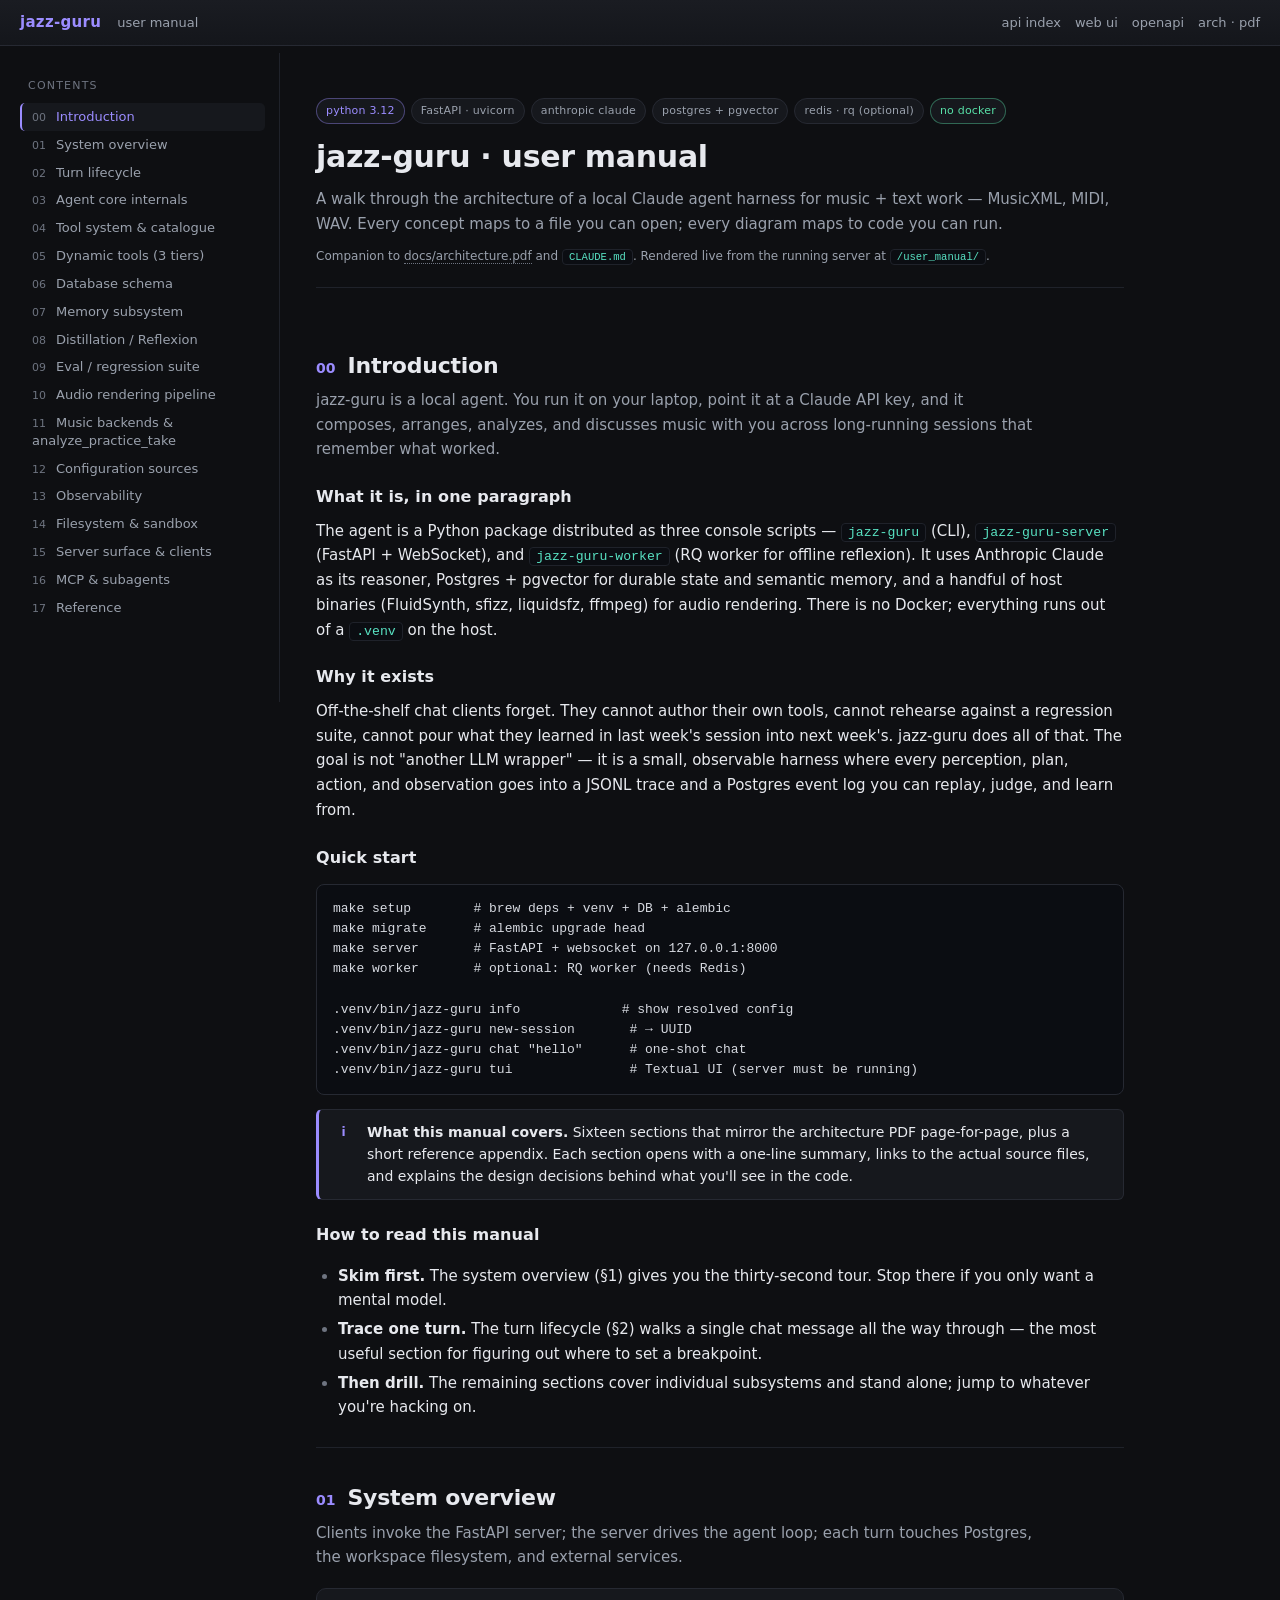
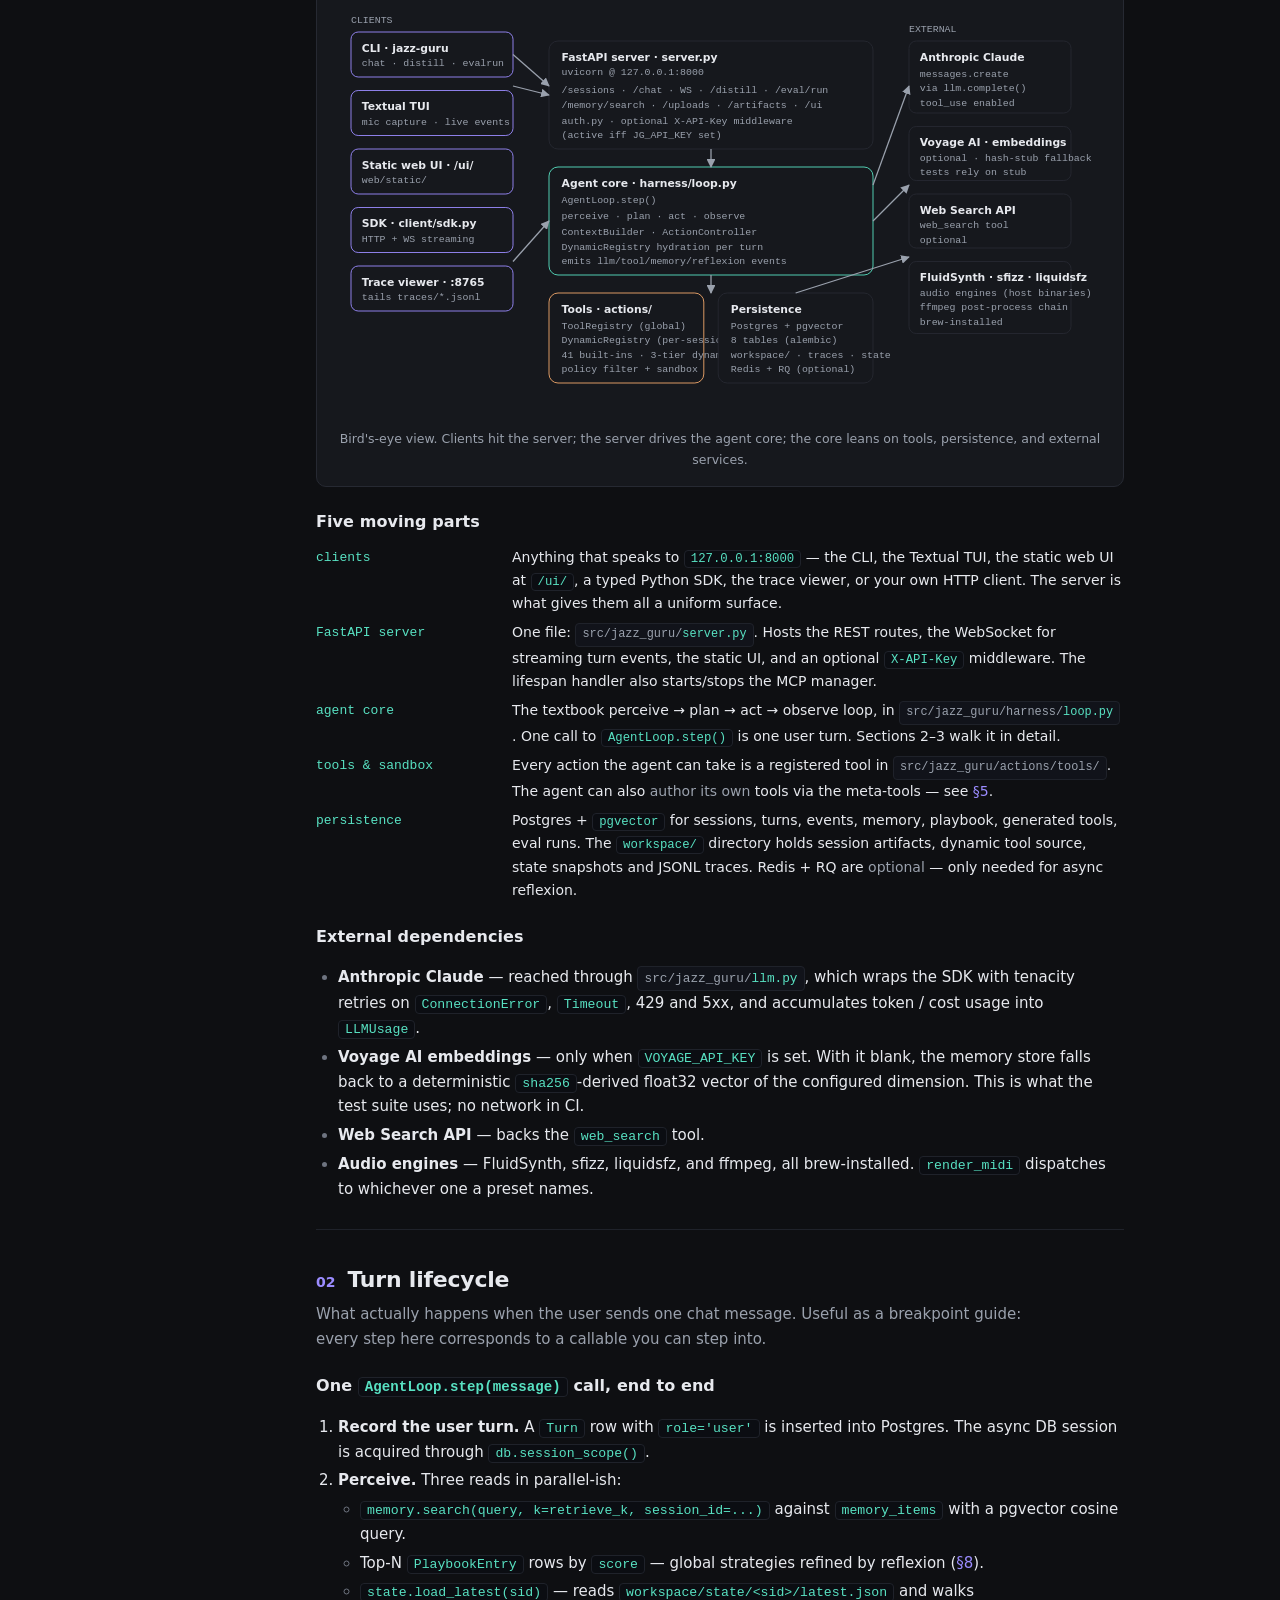
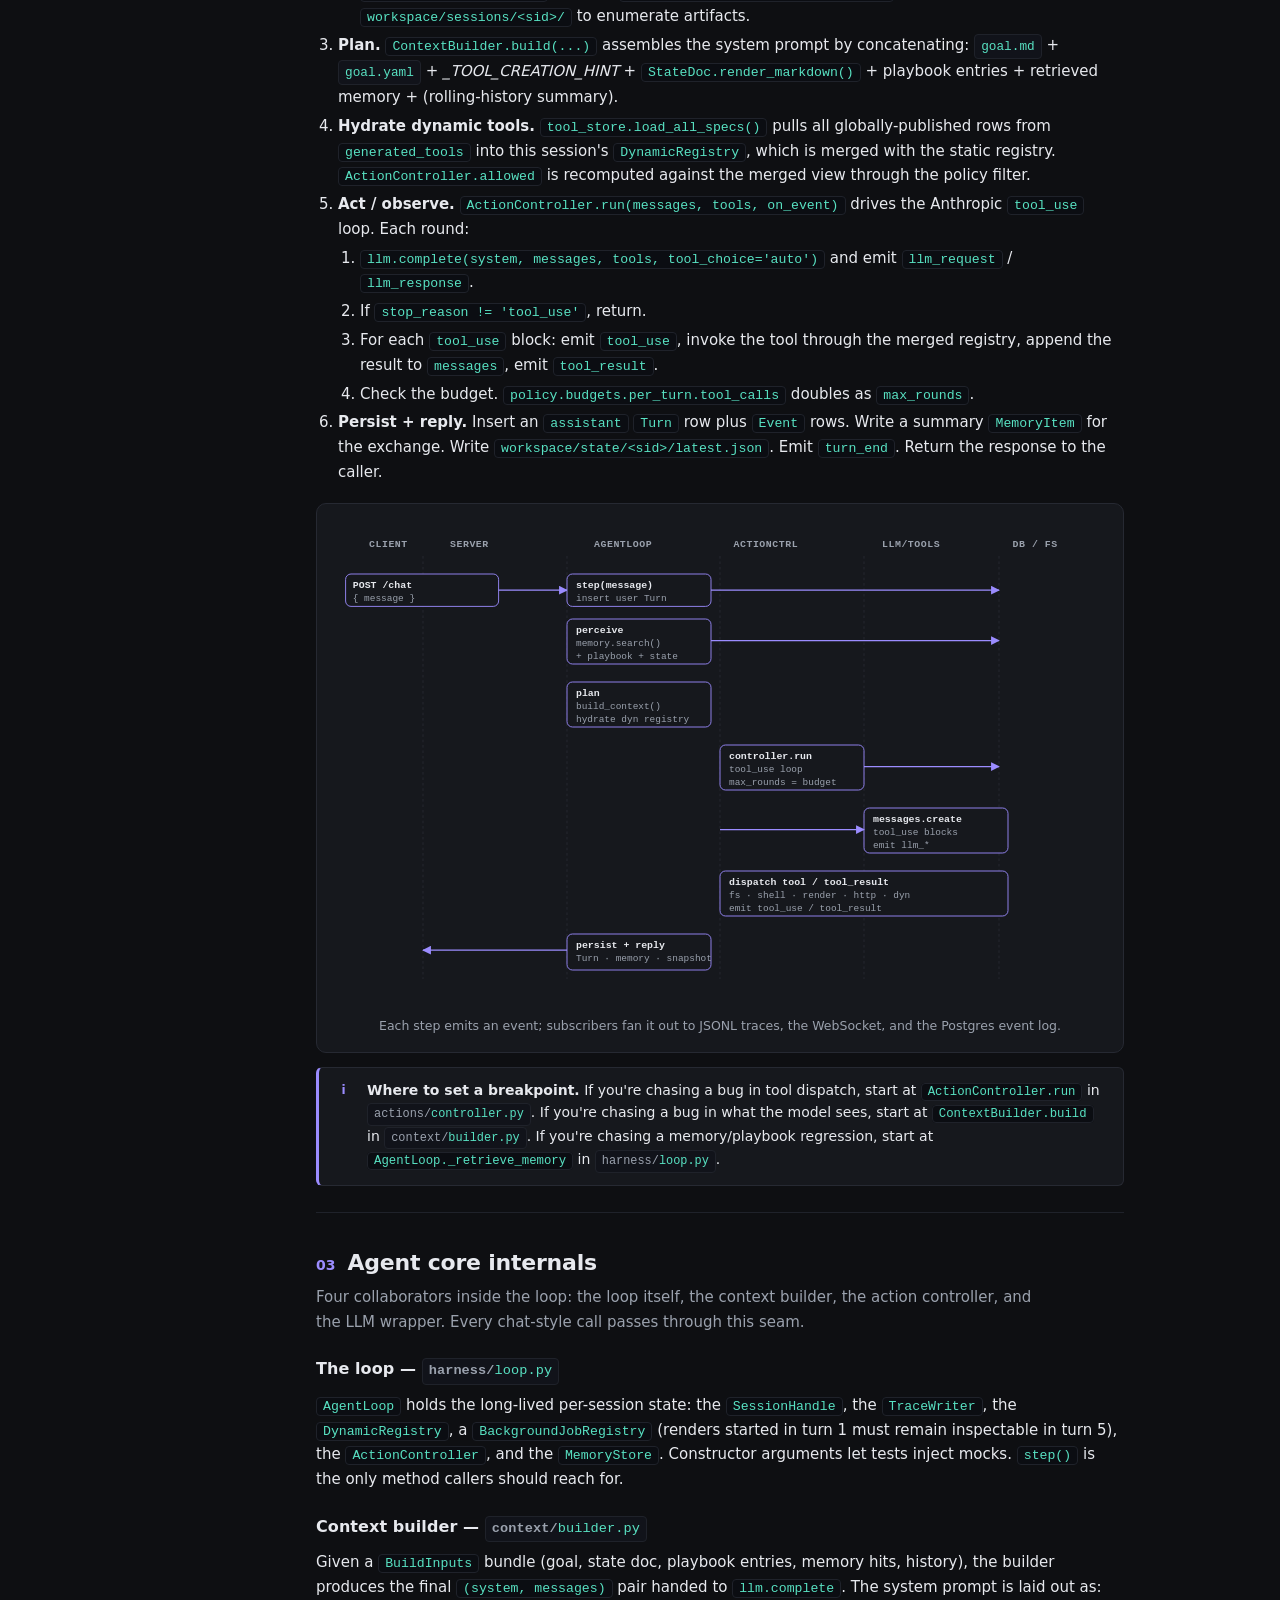
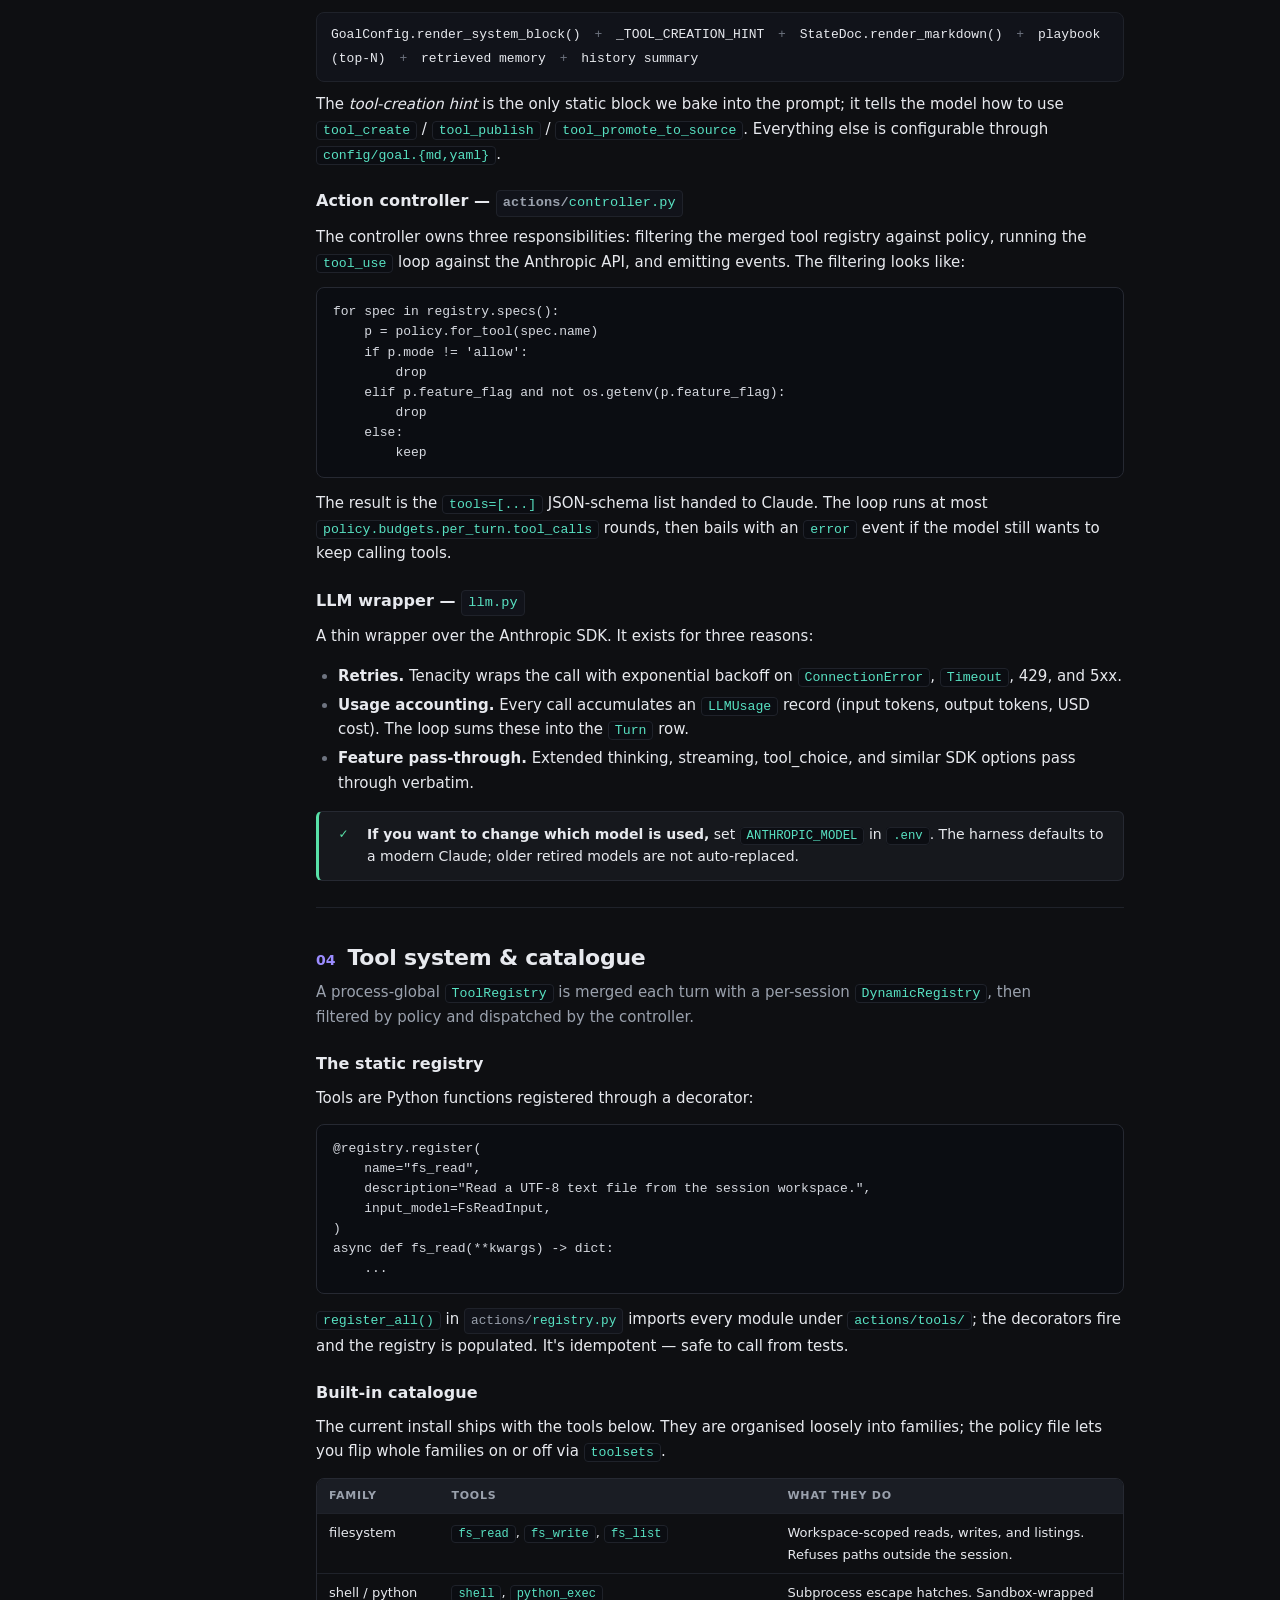
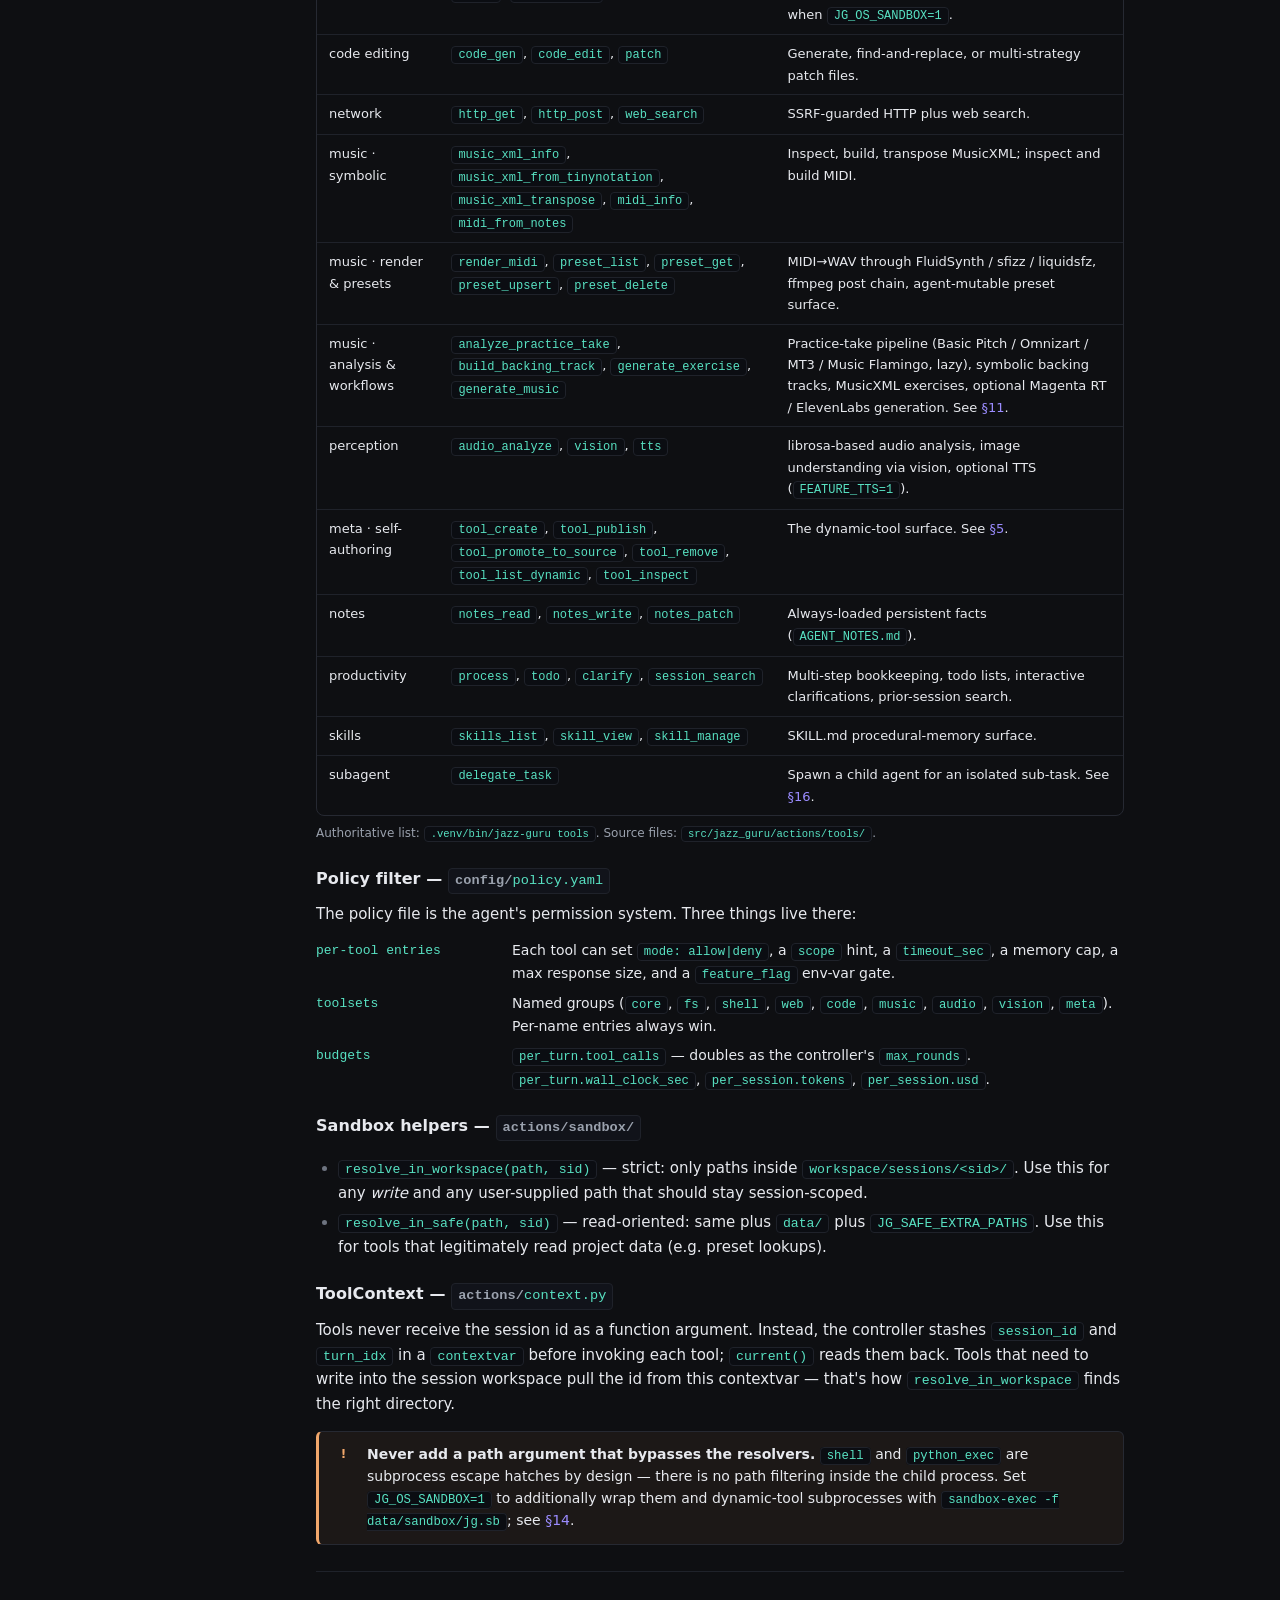
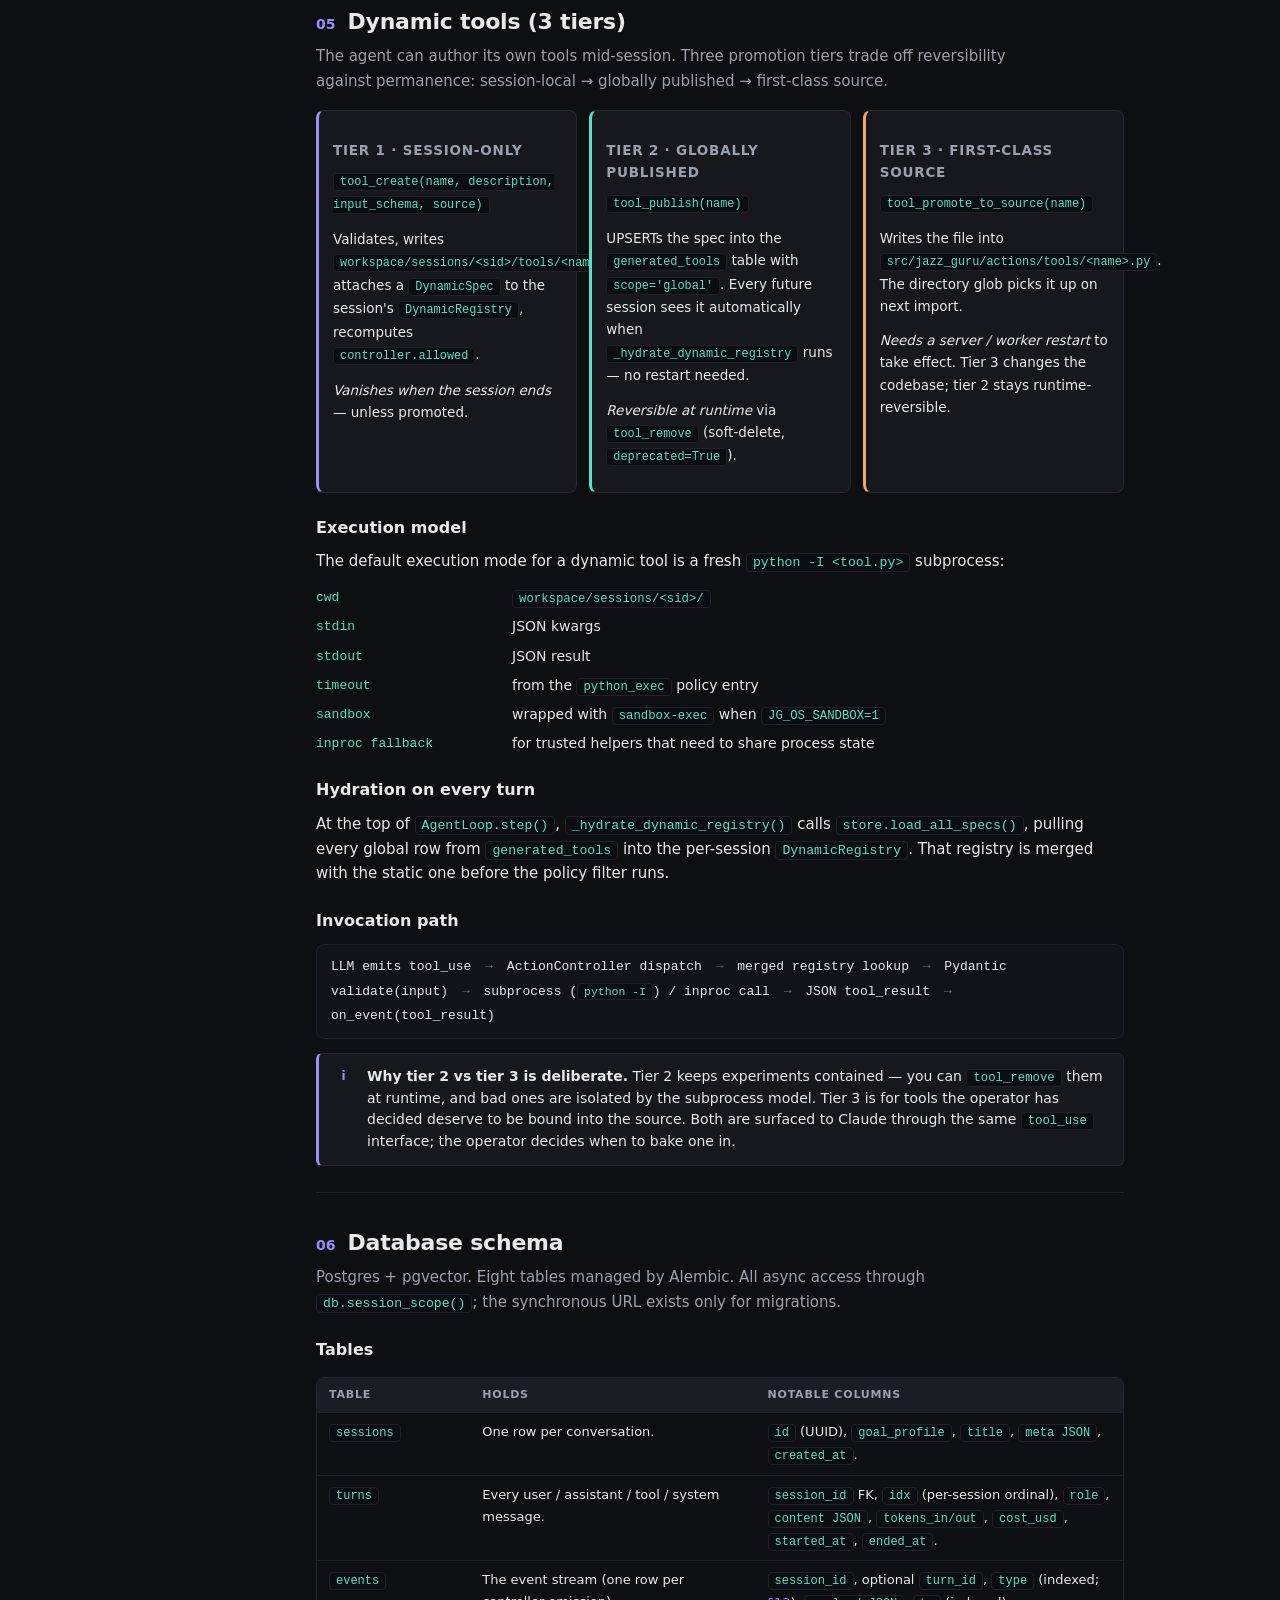
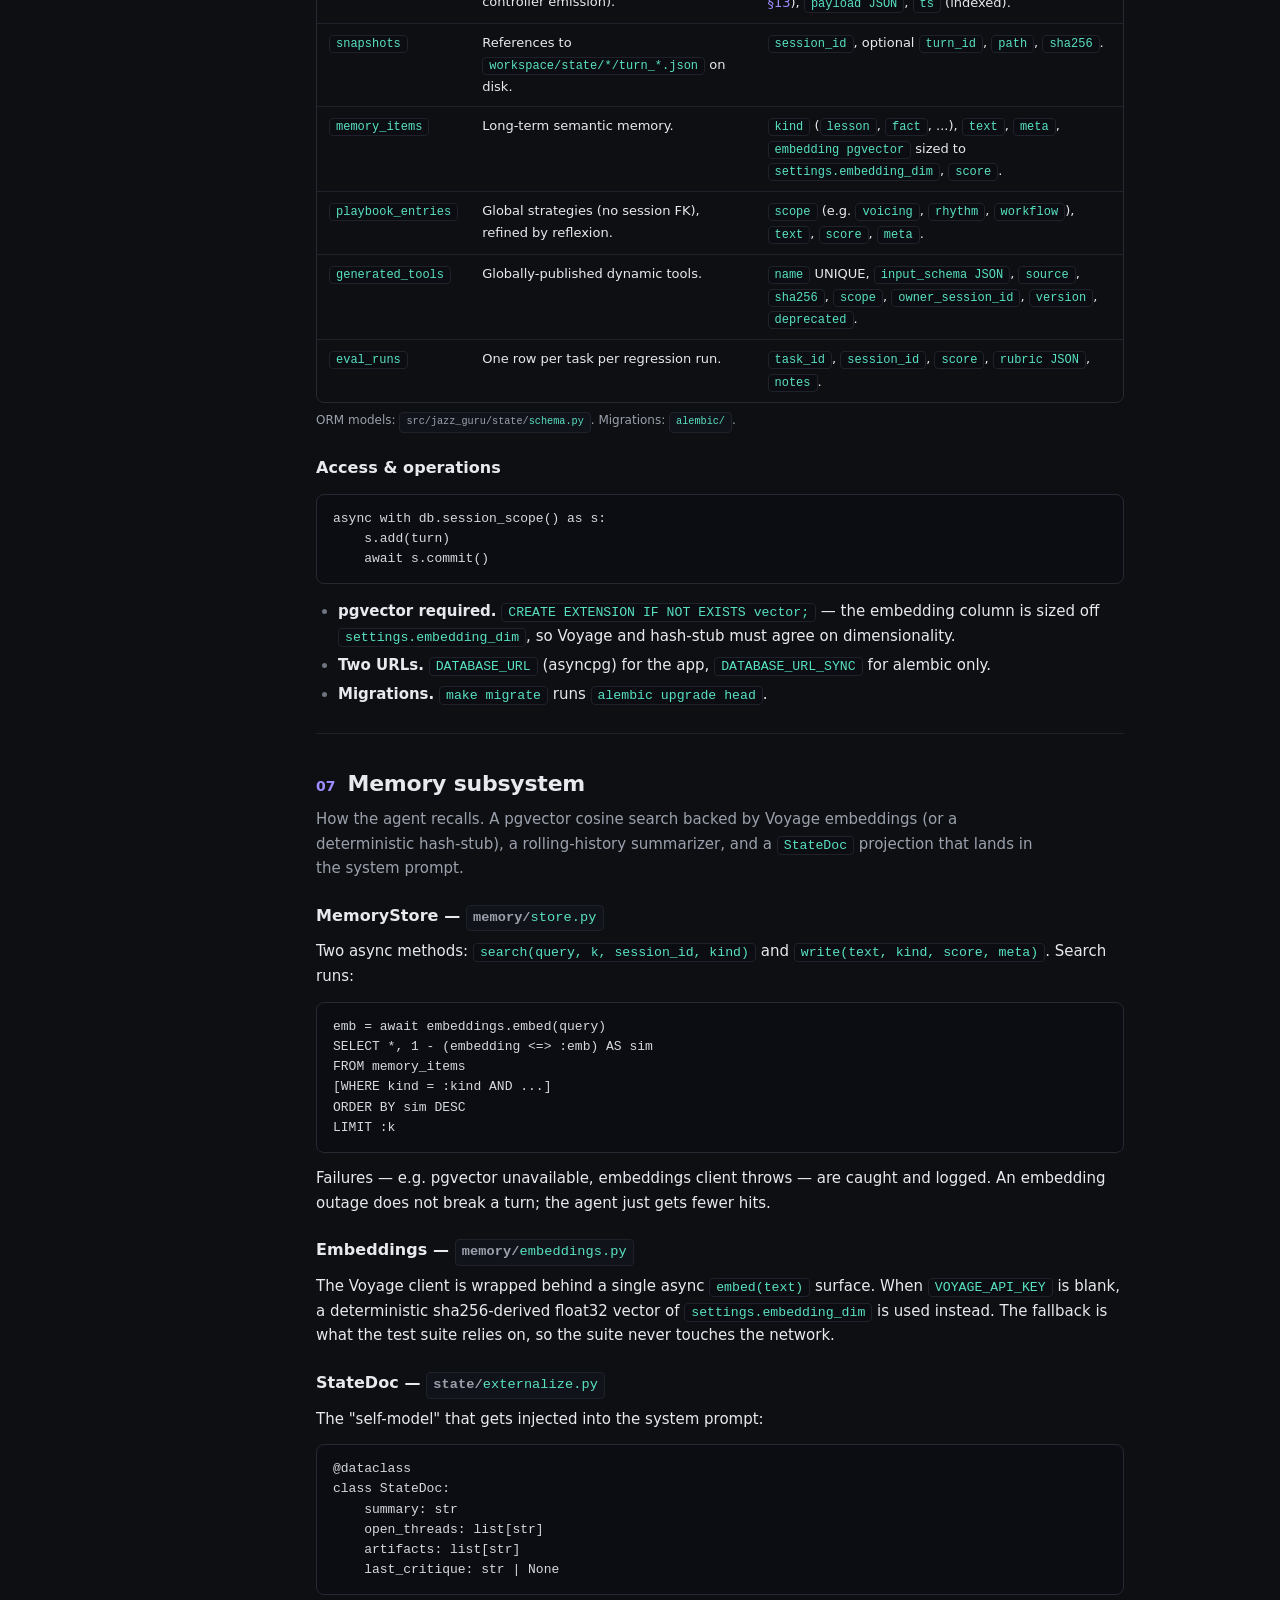
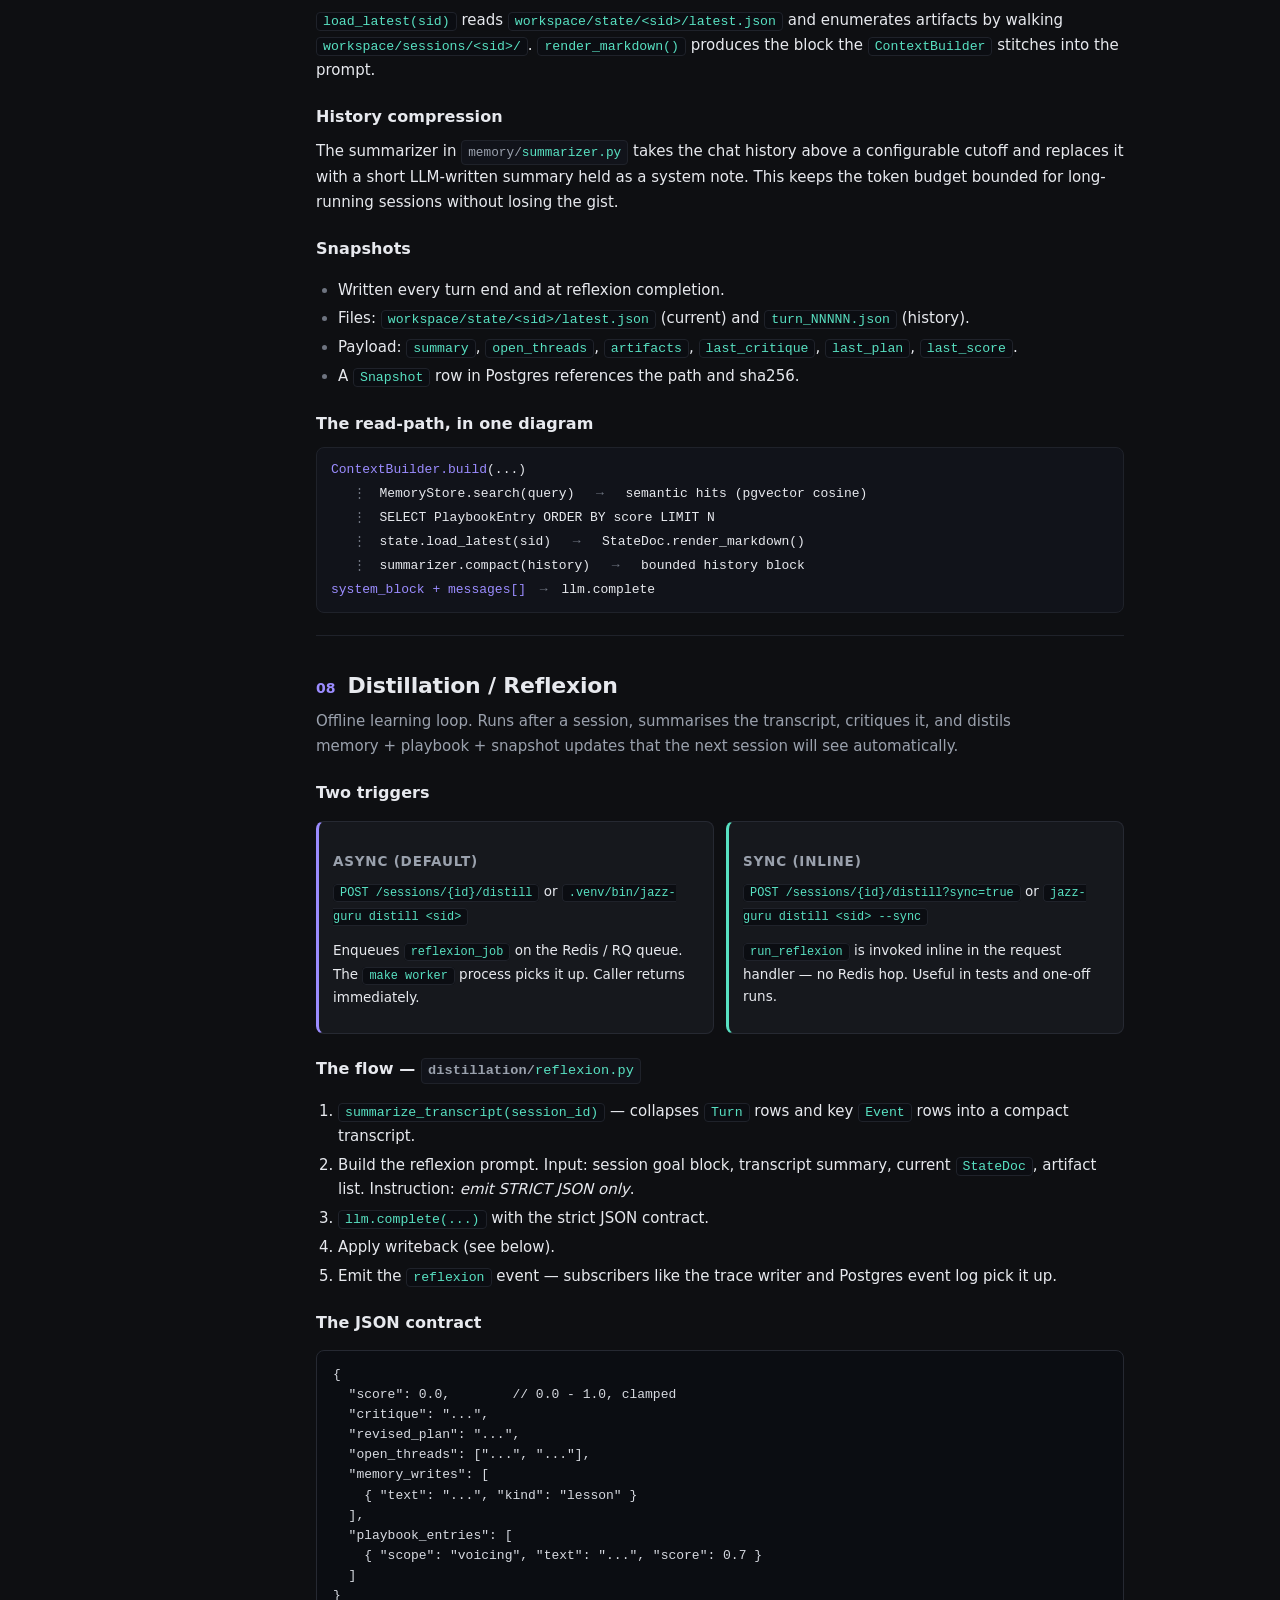
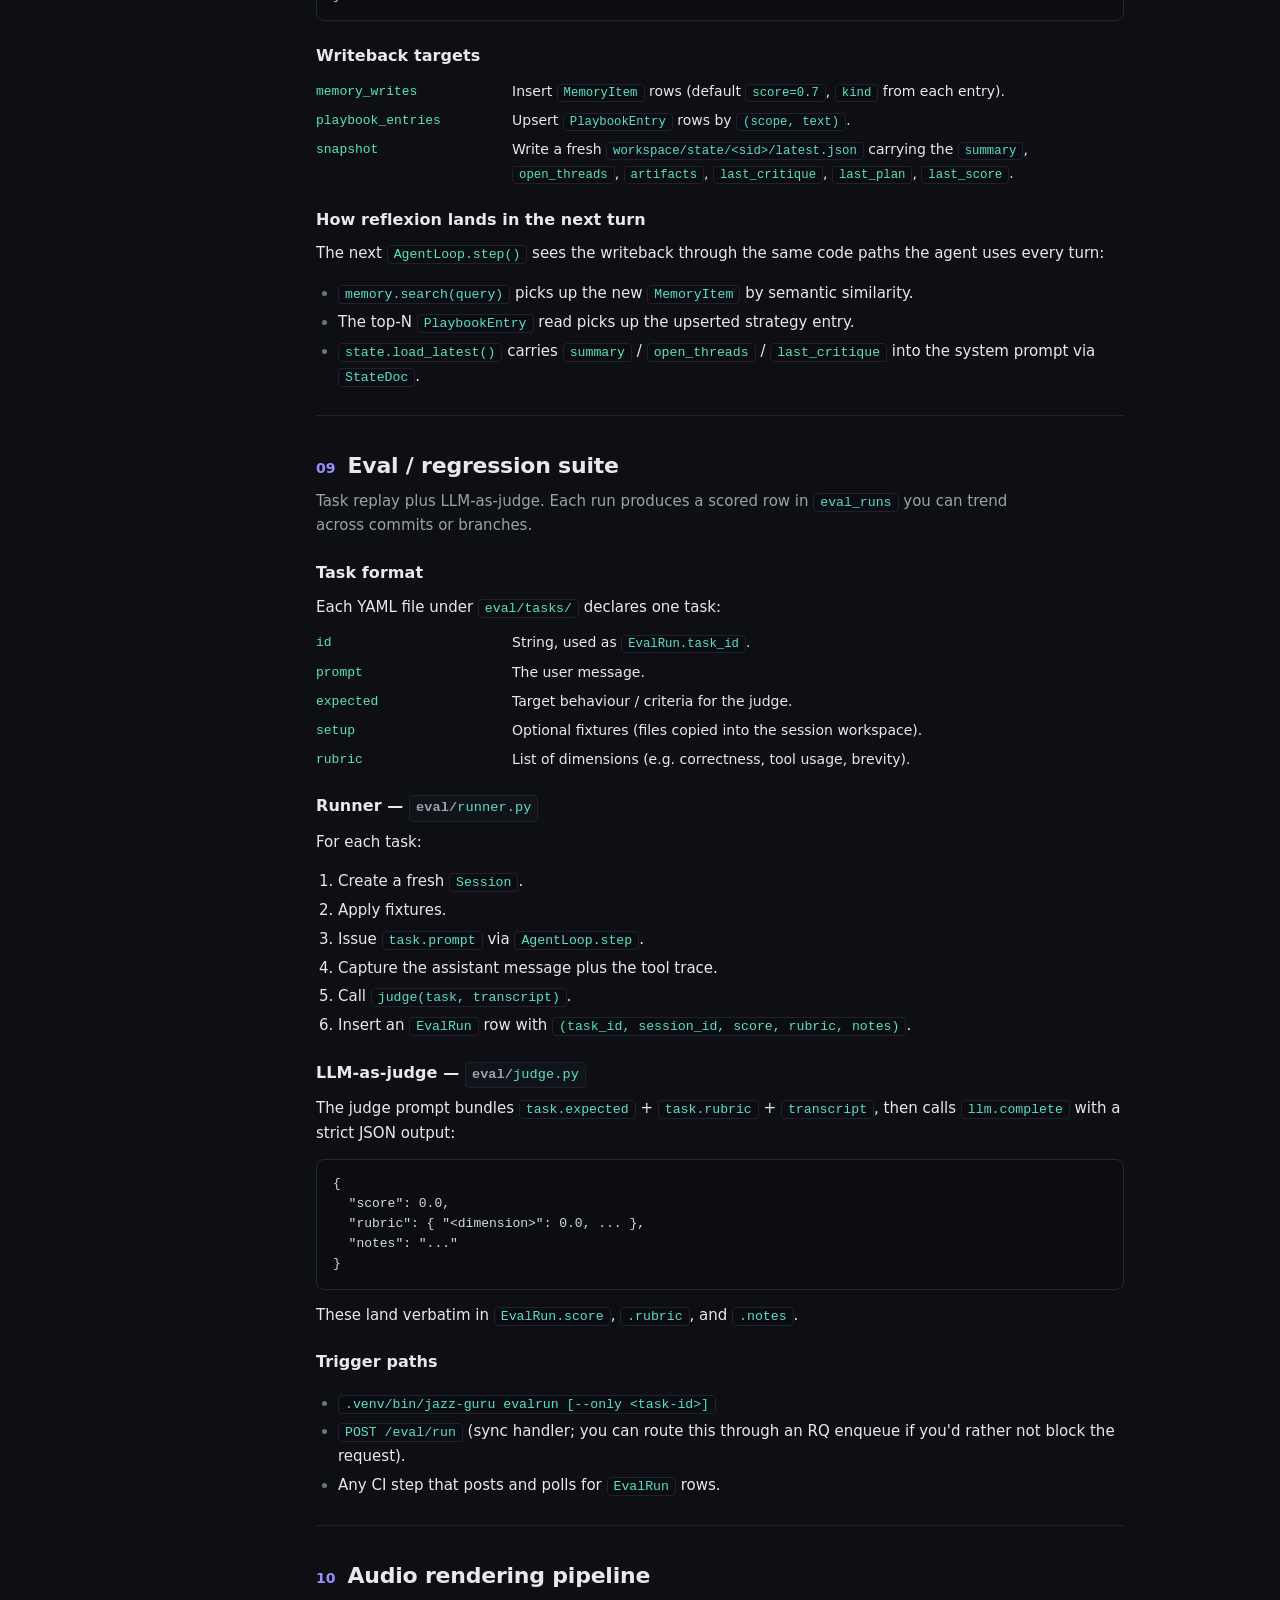
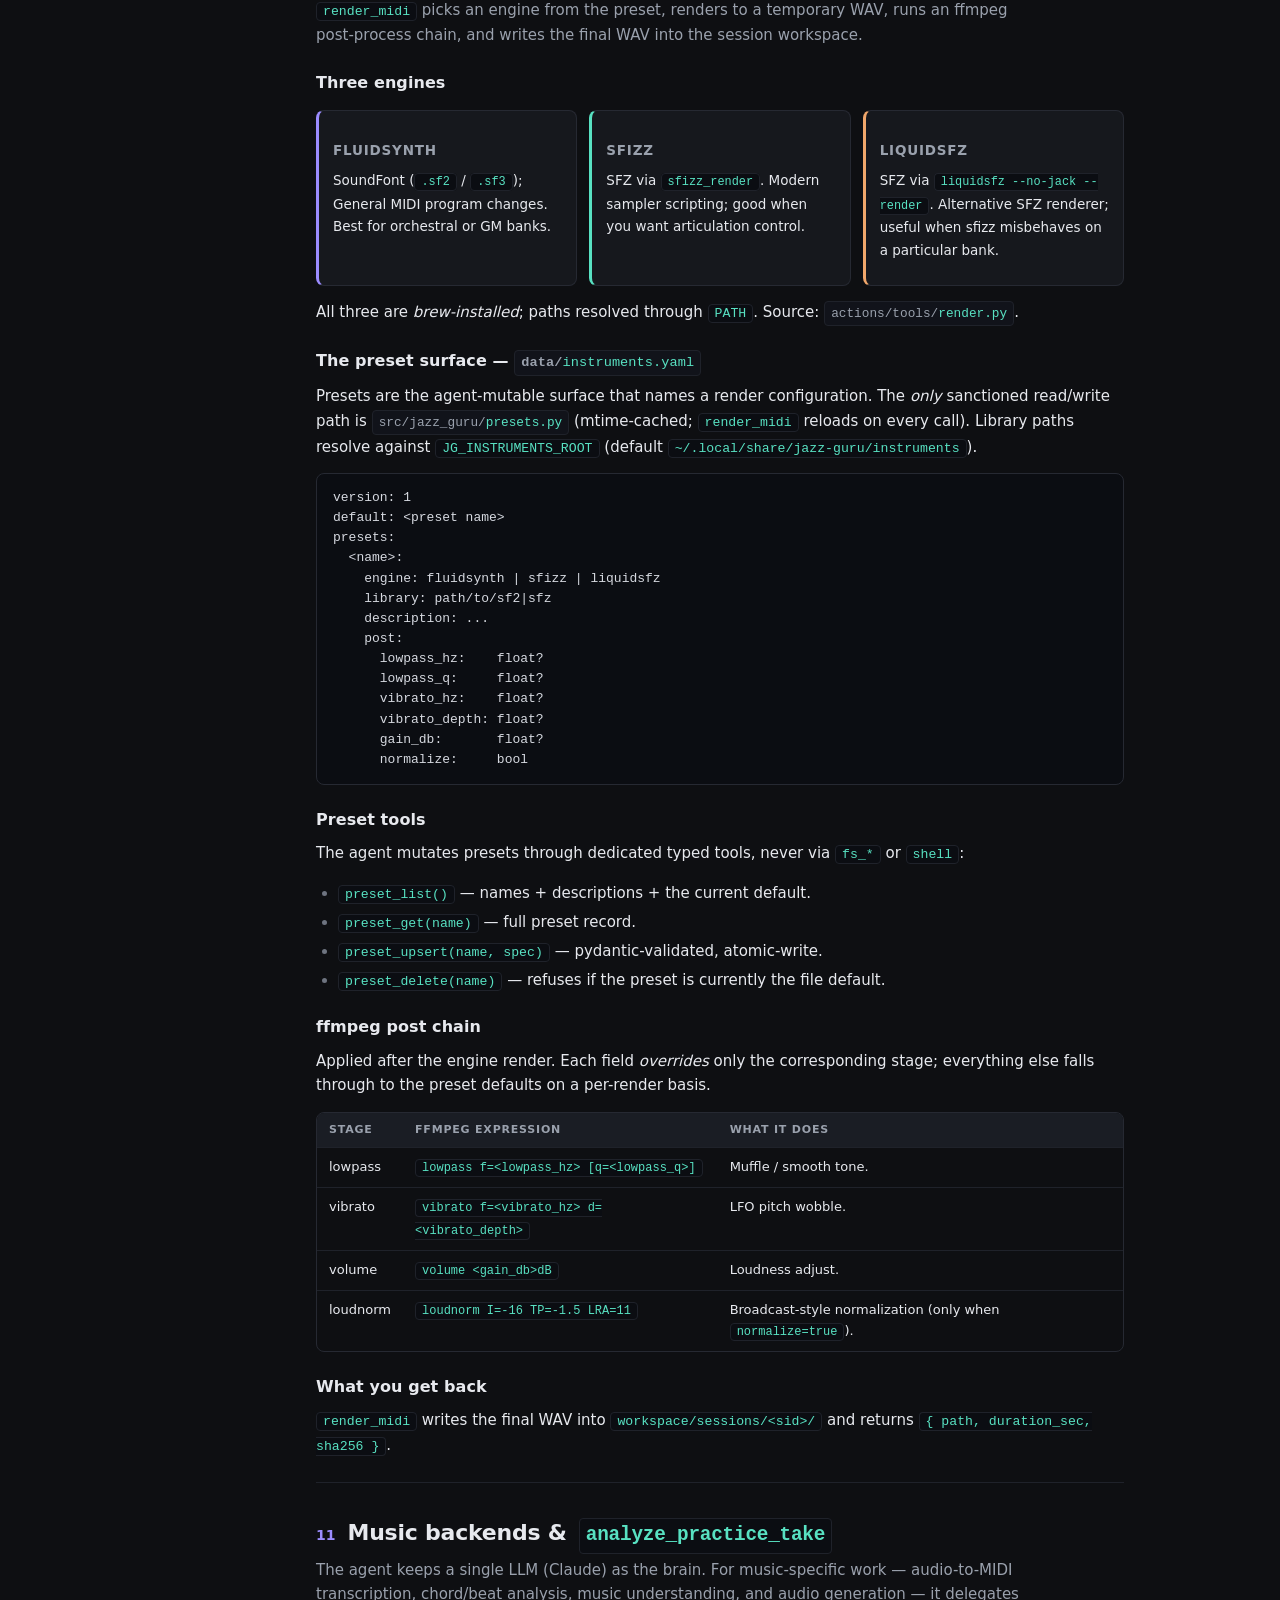
==== commit aaa97e5d: "docs: add user-manual section 11 for music backends The HTML manual now documents the modular music-" ====
--- a/src/jazz_guru/web/user_manual/index.html
+++ b/src/jazz_guru/web/user_manual/index.html
@@ -40,12 +40,13 @@
     <li><a href="#reflexion"><span class="num">08</span>Distillation / Reflexion</a></li>
     <li><a href="#eval"><span class="num">09</span>Eval / regression suite</a></li>
     <li><a href="#audio"><span class="num">10</span>Audio rendering pipeline</a></li>
-    <li><a href="#config"><span class="num">11</span>Configuration sources</a></li>
-    <li><a href="#obs"><span class="num">12</span>Observability</a></li>
-    <li><a href="#fs"><span class="num">13</span>Filesystem &amp; sandbox</a></li>
-    <li><a href="#server"><span class="num">14</span>Server surface &amp; clients</a></li>
-    <li><a href="#mcp"><span class="num">15</span>MCP &amp; subagents</a></li>
-    <li><a href="#reference"><span class="num">16</span>Reference</a></li>
+    <li><a href="#music"><span class="num">11</span>Music backends &amp; analyze_practice_take</a></li>
+    <li><a href="#config"><span class="num">12</span>Configuration sources</a></li>
+    <li><a href="#obs"><span class="num">13</span>Observability</a></li>
+    <li><a href="#fs"><span class="num">14</span>Filesystem &amp; sandbox</a></li>
+    <li><a href="#server"><span class="num">15</span>Server surface &amp; clients</a></li>
+    <li><a href="#mcp"><span class="num">16</span>MCP &amp; subagents</a></li>
+    <li><a href="#reference"><span class="num">17</span>Reference</a></li>
   </ol>
 </aside>
 
@@ -626,6 +627,9 @@
       <tr><td>music · render &amp; presets</td>
           <td><code>render_midi</code>, <code>preset_list</code>, <code>preset_get</code>, <code>preset_upsert</code>, <code>preset_delete</code></td>
           <td>MIDI&rarr;WAV through FluidSynth / sfizz / liquidsfz, ffmpeg post chain, agent-mutable preset surface.</td></tr>
+      <tr><td>music · analysis &amp; workflows</td>
+          <td><code>analyze_practice_take</code>, <code>build_backing_track</code>, <code>generate_exercise</code>, <code>generate_music</code></td>
+          <td>Practice-take pipeline (Basic Pitch / Omnizart / MT3 / Music Flamingo, lazy), symbolic backing tracks, MusicXML exercises, optional Magenta&nbsp;RT / ElevenLabs generation. See <a href="#music">&sect;11</a>.</td></tr>
       <tr><td>perception</td>
           <td><code>audio_analyze</code>, <code>vision</code>, <code>tts</code></td>
           <td>librosa-based audio analysis, image understanding via vision, optional TTS (<code>FEATURE_TTS=1</code>).</td></tr>
@@ -643,7 +647,7 @@
           <td>SKILL.md procedural-memory surface.</td></tr>
       <tr><td>subagent</td>
           <td><code>delegate_task</code></td>
-          <td>Spawn a child agent for an isolated sub-task. See <a href="#mcp">&sect;15</a>.</td></tr>
+          <td>Spawn a child agent for an isolated sub-task. See <a href="#mcp">&sect;16</a>.</td></tr>
     </tbody>
   </table>
   </div>
@@ -700,7 +704,7 @@
       hatches by design &mdash; there is no path filtering inside the child
       process. Set <code>JG_OS_SANDBOX=1</code> to additionally wrap them and
       dynamic-tool subprocesses with <code>sandbox-exec -f data/sandbox/jg.sb</code>;
-      see <a href="#fs">&sect;13</a>.</p>
+      see <a href="#fs">&sect;14</a>.</p>
     </div>
   </div>
 </section>
@@ -826,7 +830,7 @@
       <tr><td><code>events</code></td>
           <td>The event stream (one row per controller emission).</td>
           <td><code>session_id</code>, optional <code>turn_id</code>,
-              <code>type</code> (indexed; <a href="#obs">&sect;12</a>),
+              <code>type</code> (indexed; <a href="#obs">&sect;13</a>),
               <code>payload JSON</code>, <code>ts</code> (indexed).</td></tr>
       <tr><td><code>snapshots</code></td>
           <td>References to <code>workspace/state/*/turn_*.json</code> on disk.</td>
@@ -1213,9 +1217,200 @@
   </p>
 </section>
 
-<!-- ===== 11 CONFIG ===== -->
+<!-- ===== 11 MUSIC BACKENDS ===== -->
+<section id="music" class="s">
+  <h2><span class="num">11</span>Music backends &amp; <code>analyze_practice_take</code></h2>
+  <p class="lede">
+    The agent keeps a single LLM (Claude) as the brain. For music-specific
+    work &mdash; audio-to-MIDI transcription, chord/beat analysis, music
+    understanding, and audio generation &mdash; it delegates to a swappable
+    adapter layer under
+    <span class="file">src/jazz_guru/<b>music/</b></span>. Optional
+    dependencies are lazy-imported, so the harness boots regardless of
+    which models are installed; a missing dep becomes a
+    non-fatal <em>warning</em> on the orchestrator's result.
+  </p>
+
+  <h3>Roles &amp; adapters</h3>
+  <div class="table-wrap">
+  <table class="tbl">
+    <thead><tr><th>Role</th><th>Protocol</th><th>Adapters</th><th>Cost / install</th></tr></thead>
+    <tbody>
+      <tr><td>Transcription (audio &rarr; MIDI)</td>
+          <td><code>TranscriptionBackend</code></td>
+          <td><code>basic_pitch</code>, <code>mt3</code></td>
+          <td>Basic Pitch is CPU-friendly; MT3 needs the JAX/T5X stack or a configured CLI wrapper.</td></tr>
+      <tr><td>Chord / beat analysis</td>
+          <td><code>ChordAnalysisBackend</code>, <code>BeatTrackingBackend</code></td>
+          <td><code>librosa</code> (always on), <code>omnizart</code></td>
+          <td>librosa ships with the wheel; omnizart needs
+              <code>omnizart download-checkpoints</code> after install.</td></tr>
+      <tr><td>Music understanding</td>
+          <td><code>MusicUnderstandingBackend</code></td>
+          <td><code>librosa</code>, <code>music_flamingo</code></td>
+          <td>Music Flamingo loads NVIDIA Audio Flamingo 3 via
+              <code>transformers</code> (~several GB on first call).</td></tr>
+      <tr><td>Generation (prompt &rarr; audio)</td>
+          <td><code>MusicGenerationBackend</code></td>
+          <td><code>magenta_rt</code>, <code>elevenlabs_music</code></td>
+          <td>Magenta RT supports CLI or python module; ElevenLabs Music
+              is a hosted API (requires <code>ELEVENLABS_API_KEY</code>).</td></tr>
+    </tbody>
+  </table>
+  </div>
+  <p>
+    Each adapter inherits from
+    <code>jazz_guru.music.interfaces.BaseBackend</code> for the shared
+    <code>name</code> / <code>install_hint</code> / <code>_probe()</code> /
+    <code>is_available()</code> / <code>_unavailable()</code> contract.
+    Stubs that haven't been wired up yet raise
+    <code>BackendUnavailableError</code> with the install hint baked into
+    the message.
+  </p>
+
+  <h3>Backend selection</h3>
+  <p>
+    Backends are pinned per role via env vars (see <a href="#config">&sect;12</a>).
+    The defaults are conservative so a fresh install boots cleanly without
+    any optional packages:
+  </p>
+  <pre><code>MUSIC_TRANSCRIPTION_BACKEND=none           # or: basic_pitch | mt3
+MUSIC_ANALYSIS_BACKEND=librosa             # or: omnizart | none
+MUSIC_UNDERSTANDING_BACKEND=none           # or: librosa | music_flamingo
+MUSIC_GENERATION_BACKEND=none              # or: magenta_rt | elevenlabs_music
+
+JG_MT3_CLI=                                # e.g. "python -m mt3.inference"
+JG_MT3_CLI_TIMEOUT_SEC=600
+JG_MAGENTA_RT_CLI=
+JG_MAGENTA_RT_CLI_TIMEOUT_SEC=300
+MUSIC_FLAMINGO_MODEL=nvidia/audio-flamingo-3-hf
+MUSIC_FLAMINGO_MAX_NEW_TOKENS=256
+ELEVENLABS_API_KEY=
+ELEVENLABS_MUSIC_MODEL=music_v1</code></pre>
+  <p>
+    Selection happens through
+    <code>jazz_guru.music.registry.get_*_backend(name=None)</code>: the
+    factory reads settings, lazy-imports the matching adapter module, and
+    returns either an instance or <code>None</code> when the role is
+    disabled. Unknown names raise <code>BackendUnavailableError</code> so
+    typos surface immediately.
+  </p>
+
+  <h3><code>analyze_practice_take</code> &mdash; the orchestrator</h3>
+  <p>
+    <span class="file">music/<b>analyze.py</b></span> exposes the
+    practice-take pipeline as
+    <code>analyze_practice_take(audio_path, chart=..., instrument=..., lead_sheet_path=..., expected_key=..., expected_tempo_bpm=...)</code>.
+    It calls every configured backend in turn, collects partial results,
+    and assembles a typed <code>PracticeFeedback</code> bundle. Each
+    backend runs on a thread (<code>asyncio.to_thread</code>) so the agent
+    loop never blocks. The orchestrator <em>never raises</em>:
+    <code>BackendUnavailableError</code> and unexpected exceptions become
+    <code>warnings</code> entries on the result.
+  </p>
+  <div class="boxes">
+    <div class="box k">
+      <h4><code>transcription</code></h4>
+      <p>MIDI path, note count, model name, confidence, warnings.</p>
+    </div>
+    <div class="box k2">
+      <h4><code>beat_tracking</code></h4>
+      <p>Tempo (BPM), beat onsets, optional downbeats, time signature.</p>
+    </div>
+    <div class="box k3">
+      <h4><code>chord_analysis</code></h4>
+      <p>List of <code>ChordEvent(start_sec, end_sec, chord, confidence)</code>.</p>
+    </div>
+    <div class="box k4">
+      <h4><code>analysis</code></h4>
+      <p>Detected key, tempo, structure tags, free-text summary from the
+         music-understanding backend.</p>
+    </div>
+  </div>
+  <p>
+    When a transcription MIDI exists alongside a beat grid, the orchestrator
+    computes <em>deeper</em> per-note feedback through
+    <span class="file">music/<b>feedback.py</b></span>:
+    <code>TimingFeedback</code> aligns onsets to the nearest beat and reports
+    mean drift, early / late counts;
+    <code>PitchFeedback</code> walks the transcribed notes against the chord
+    changes or detected key and tallies in-set vs chromatic. Both helpers
+    return <code>None</code> when inputs are missing &mdash; the coarse
+    tempo-delta summary still runs as a fallback.
+  </p>
+
+  <h3>Phase-3 symbolic workflows</h3>
+  <p>
+    Two adapter-free tools that operate purely on music21 + mido, useful for
+    practice loops where determinism matters more than generative variety:
+  </p>
+  <ul>
+    <li><code>build_backing_track(chord_changes, key, tempo_bpm, bars_per_chord, time_signature)</code>
+        &mdash; writes a piano + acoustic-bass MIDI to the session workspace.
+        Pair with <code>render_midi</code> (<a href="#audio">&sect;10</a>) to land an audio file.
+        Chord symbols normalise through
+        <code>jazz_guru.music.accompaniment.normalize_chord_symbol</code>,
+        which understands <code>BbMaj7</code>, <code>B&#9837;M7</code>,
+        <code>C&triangle;7</code>, <code>F#m7b5</code> and friends.</li>
+    <li><code>generate_exercise(kind, tonic, chord_symbol, mode, octaves, ...)</code>
+        &mdash; emits MusicXML for scale / arpeggio / ii-V-I exercise
+        skeletons. <code>kind=&quot;ii_v_i&quot;</code> writes one Measure
+        per bar with the chord symbol attached to the first measure of each
+        chord.</li>
+  </ul>
+
+  <h3>CLI &amp; agent surface</h3>
+  <p>
+    The pipeline is reachable from both the CLI and the agent loop:
+  </p>
+  <pre><code>jazz-guru analyze-take takes/solo.wav \
+    --chart "Autumn Leaves" \
+    --instrument tenor-sax \
+    --tempo 132 \
+    --key "G minor"</code></pre>
+  <p>
+    The output JSON contains a <code>summary</code> the LLM can paste back
+    to the user verbatim plus the structured sub-objects above. As an
+    agent tool it shows up as <code>analyze_practice_take</code> with the
+    same arguments &mdash; see the music row in
+    <a href="#tools">&sect;4</a>.
+  </p>
+
+  <h3>Adding a new backend</h3>
+  <ol>
+    <li>Create a module under <span class="file">music/analysis/</span> or
+        <span class="file">music/generation/</span>.</li>
+    <li>Inherit from <code>BaseBackend</code>, set the class-level
+        <code>name</code> and <code>install_hint</code>, lazy-import the
+        optional dep inside <code>_probe()</code>.</li>
+    <li>Implement the role's protocol method
+        (<code>transcribe_to_midi</code>, <code>analyze_chords</code>,
+        <code>generate_audio</code>, &hellip;); surface errors via
+        <code>self._unavailable(reason)</code> so they cleanly become
+        orchestrator warnings.</li>
+    <li>Add a branch to the matching selector in
+        <span class="file">music/<b>registry.py</b></span> and to
+        <code>available_backends()</code>.</li>
+    <li>Document the env-var value in <span class="file">.env.example</span>
+        and in <span class="file">docs/<b>music-backends.md</b></span>;
+        mock the dep in tests &mdash; no real model loads in CI.</li>
+  </ol>
+  <p class="cite">
+    Source surface:
+    <span class="file">src/jazz_guru/<b>music/</b></span>
+    (<code>interfaces.py</code>, <code>models.py</code>,
+    <code>registry.py</code>, <code>analyze.py</code>,
+    <code>feedback.py</code>, <code>accompaniment.py</code>,
+    <code>exercises.py</code>, <code>analysis/*</code>,
+    <code>generation/*</code>, <code>notation/*</code>,
+    <code>_compat.py</code>); long-form docs at
+    <span class="file">docs/<b>music-backends.md</b></span>.
+  </p>
+</section>
+
+<!-- ===== 12 CONFIG ===== -->
 <section id="config" class="s">
-  <h2><span class="num">11</span>Configuration sources</h2>
+  <h2><span class="num">12</span>Configuration sources</h2>
   <p class="lede">
     Three loaders, all funnelled through
     <span class="file">src/jazz_guru/<b>config.py</b></span> with an
@@ -1272,12 +1467,14 @@
   <p>
     Covered in <a href="#tools">&sect;4</a>. The fusion rule, summarised:
   </p>
-  <pre><code>ActionController.allowed = [
-    spec
-    for spec in registry.specs()
-    if policy.for_tool(spec.name).mode == 'allow'
-    and (not p.feature_flag or os.getenv(p.feature_flag))
-]</code></pre>
+  <pre><code>allowed = set()
+for name in registry.names():
+    tp = policy.for_tool(name)
+    if tp.mode != 'allow':
+        continue
+    if tp.feature_flag and not getattr(settings, tp.feature_flag.lower(), 0):
+        continue
+    allowed.add(name)</code></pre>
   <p>
     Resolution order in <code>Policy.for_tool</code>: per-name entry &rarr;
     matching toolset &rarr; default.
@@ -1308,9 +1505,9 @@
   </div>
 </section>
 
-<!-- ===== 12 OBSERVABILITY ===== -->
+<!-- ===== 13 OBSERVABILITY ===== -->
 <section id="obs" class="s">
-  <h2><span class="num">12</span>Observability</h2>
+  <h2><span class="num">13</span>Observability</h2>
   <p class="lede">
     Every controller step emits an event. Three subscribers consume the stream:
     a JSONL trace writer, the WebSocket fanout, and the Postgres event log.
@@ -1386,9 +1583,9 @@
   </p>
 </section>
 
-<!-- ===== 13 FS / SANDBOX ===== -->
+<!-- ===== 14 FS / SANDBOX ===== -->
 <section id="fs" class="s">
-  <h2><span class="num">13</span>Filesystem &amp; macOS sandbox</h2>
+  <h2><span class="num">14</span>Filesystem &amp; macOS sandbox</h2>
   <p class="lede">
     The agent's writable footprint is confined to <code>workspace/</code>. On
     macOS, <code>JG_OS_SANDBOX=1</code> wraps subprocesses with
@@ -1484,9 +1681,9 @@
   </div>
 </section>
 
-<!-- ===== 14 SERVER & CLIENTS ===== -->
+<!-- ===== 15 SERVER & CLIENTS ===== -->
 <section id="server" class="s">
-  <h2><span class="num">14</span>Server surface &amp; clients</h2>
+  <h2><span class="num">15</span>Server surface &amp; clients</h2>
   <p class="lede">
     The FastAPI app, the optional <code>X-API-Key</code> middleware, and the
     family of clients that talk to it.
@@ -1533,7 +1730,8 @@
         <code>"bearer"</code> as the negotiated subprotocol.</li>
     <li>Exempt paths: <code>/</code>, <code>/health</code>, <code>/docs</code>,
         <code>/redoc</code>, <code>/openapi.json</code>, <code>/favicon.ico</code>,
-        <code>/ui</code>, <code>/ui/*</code>, <code>/static/*</code>.</li>
+        <code>/ui</code>, <code>/ui/*</code>, <code>/static/*</code>,
+        <code>/user_manual</code>, <code>/user_manual/*</code>.</li>
   </ul>
 
   <h3>CLI &mdash; <span class="file"><b>cli.py</b></span></h3>
@@ -1579,9 +1777,9 @@
   </ul>
 </section>
 
-<!-- ===== 15 MCP & SUBAGENTS ===== -->
+<!-- ===== 16 MCP & SUBAGENTS ===== -->
 <section id="mcp" class="s">
-  <h2><span class="num">15</span>MCP &amp; subagents</h2>
+  <h2><span class="num">16</span>MCP &amp; subagents</h2>
   <p class="lede">
     Two surfaces the architecture diagram only hints at: Model Context Protocol
     integration for plugging in external tool servers, and
@@ -1626,9 +1824,9 @@
   </p>
 </section>
 
-<!-- ===== 16 REFERENCE ===== -->
+<!-- ===== 17 REFERENCE ===== -->
 <section id="reference" class="s">
-  <h2><span class="num">16</span>Reference</h2>
+  <h2><span class="num">17</span>Reference</h2>
   <p class="lede">A short appendix: pointers back to the most useful source files and configuration files.</p>
 
   <h3>Where to start in the source</h3>
--- a/src/jazz_guru/web/user_manual/manual.css
+++ b/src/jazz_guru/web/user_manual/manual.css
@@ -31,7 +31,7 @@
   color: var(--text);
   font: 15px/1.65 system-ui, -apple-system, "SF Pro Text", Inter, sans-serif;
   -webkit-font-smoothing: antialiased;
-  text-rendering: optimizeLegibility;
+  text-rendering: optimizelegibility;
 }
 
 a { color: var(--link); text-decoration: none; }
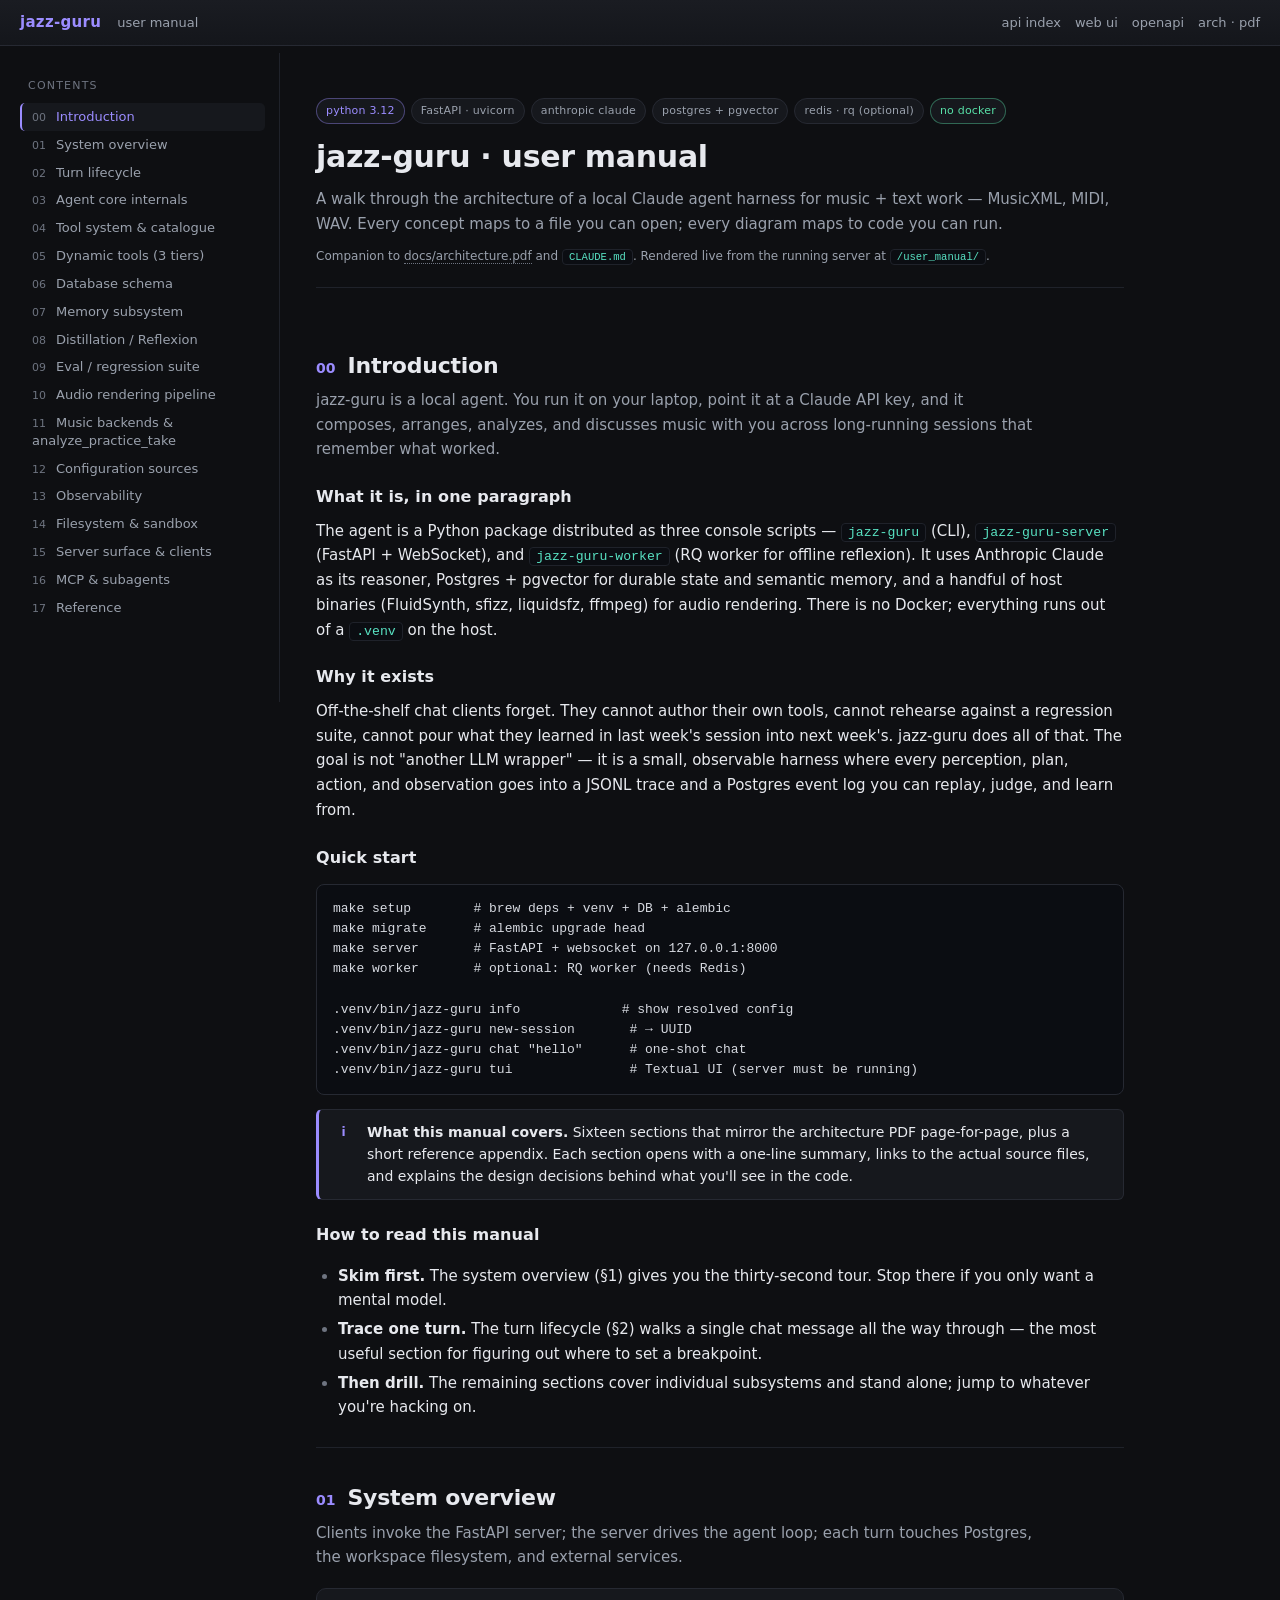
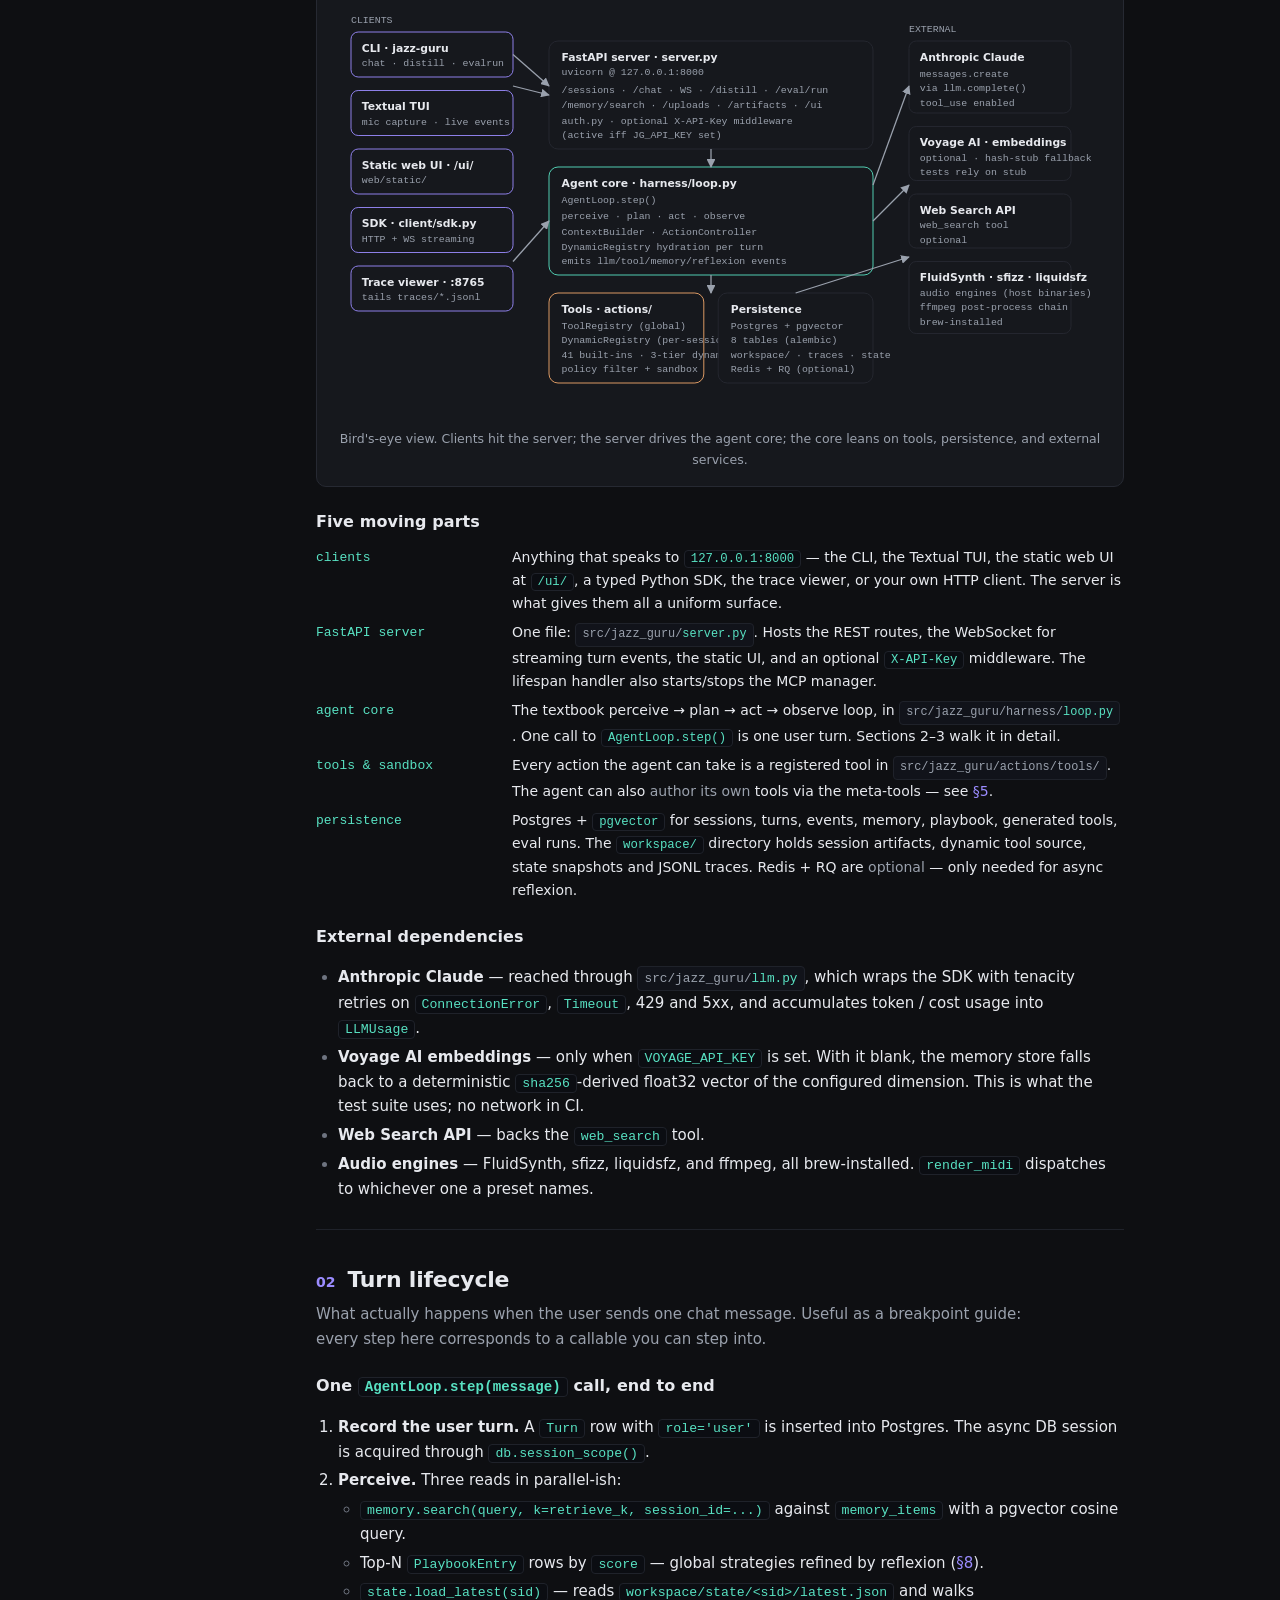
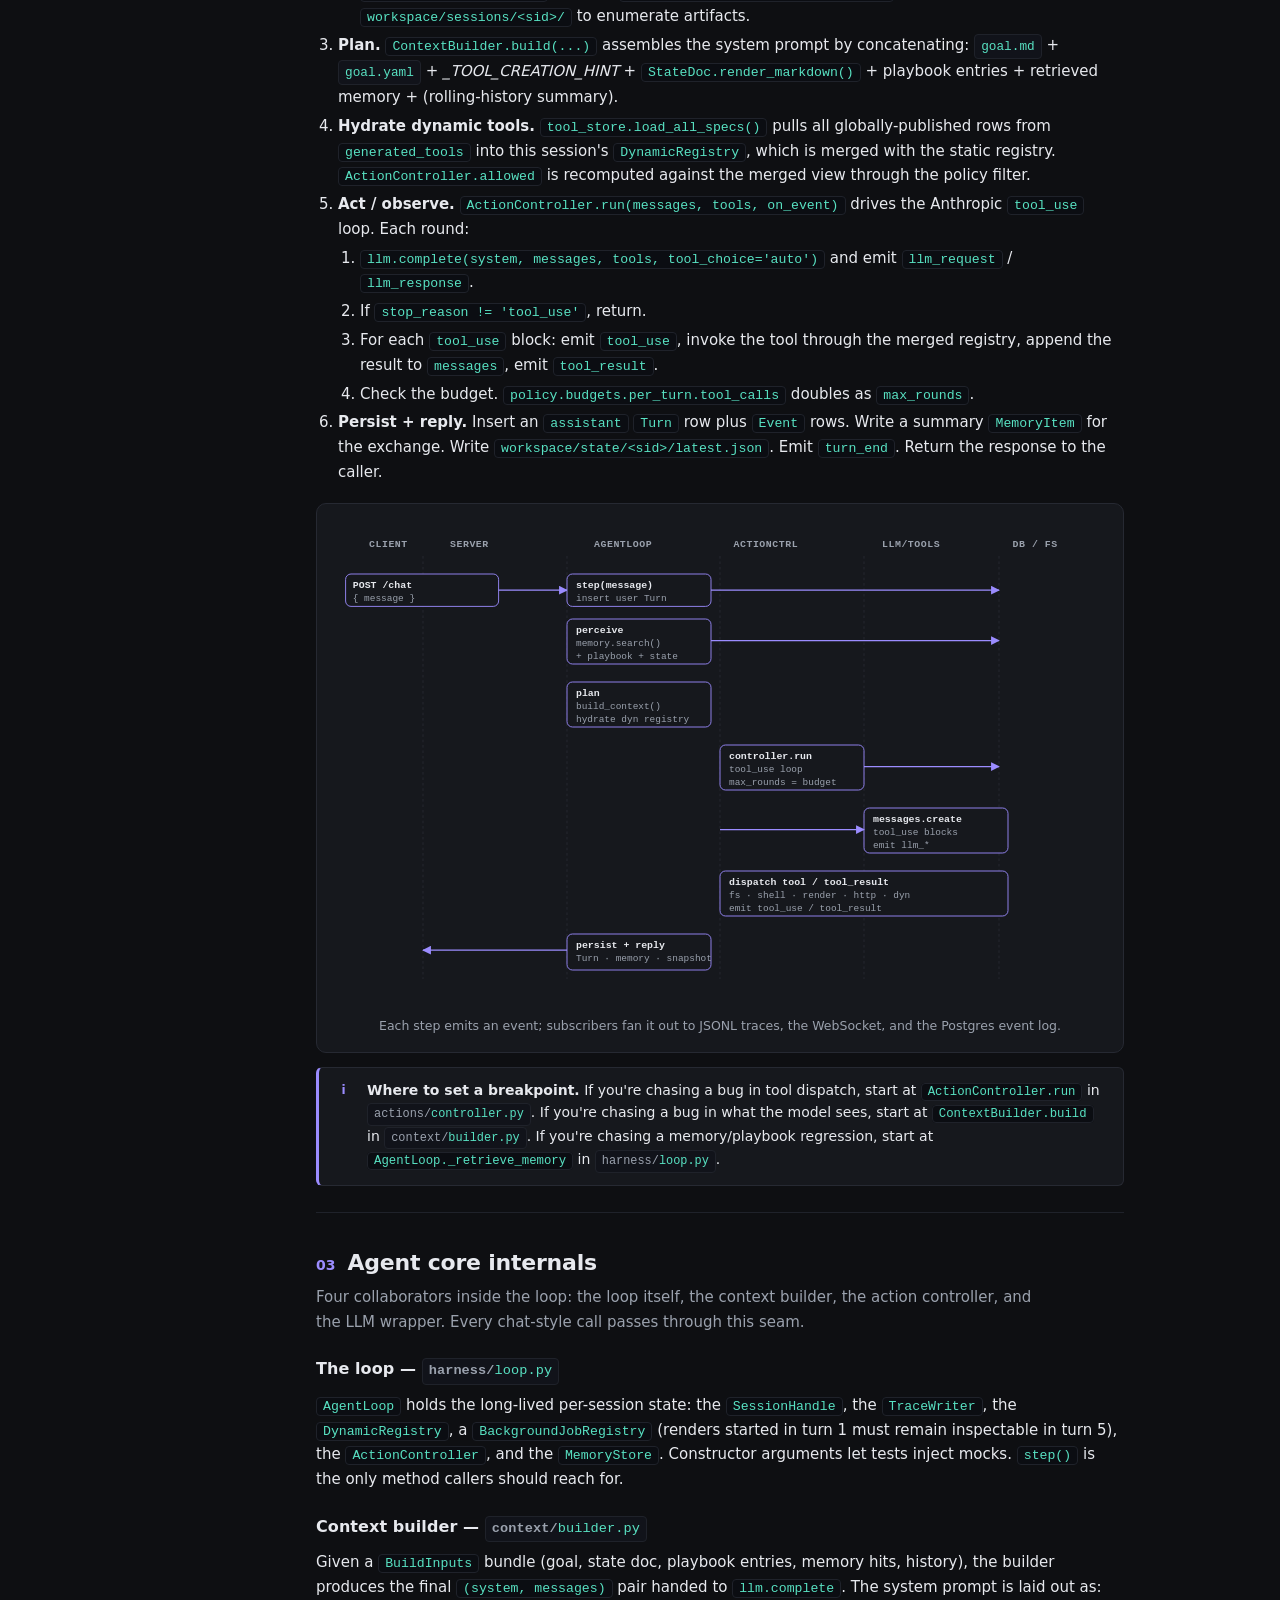
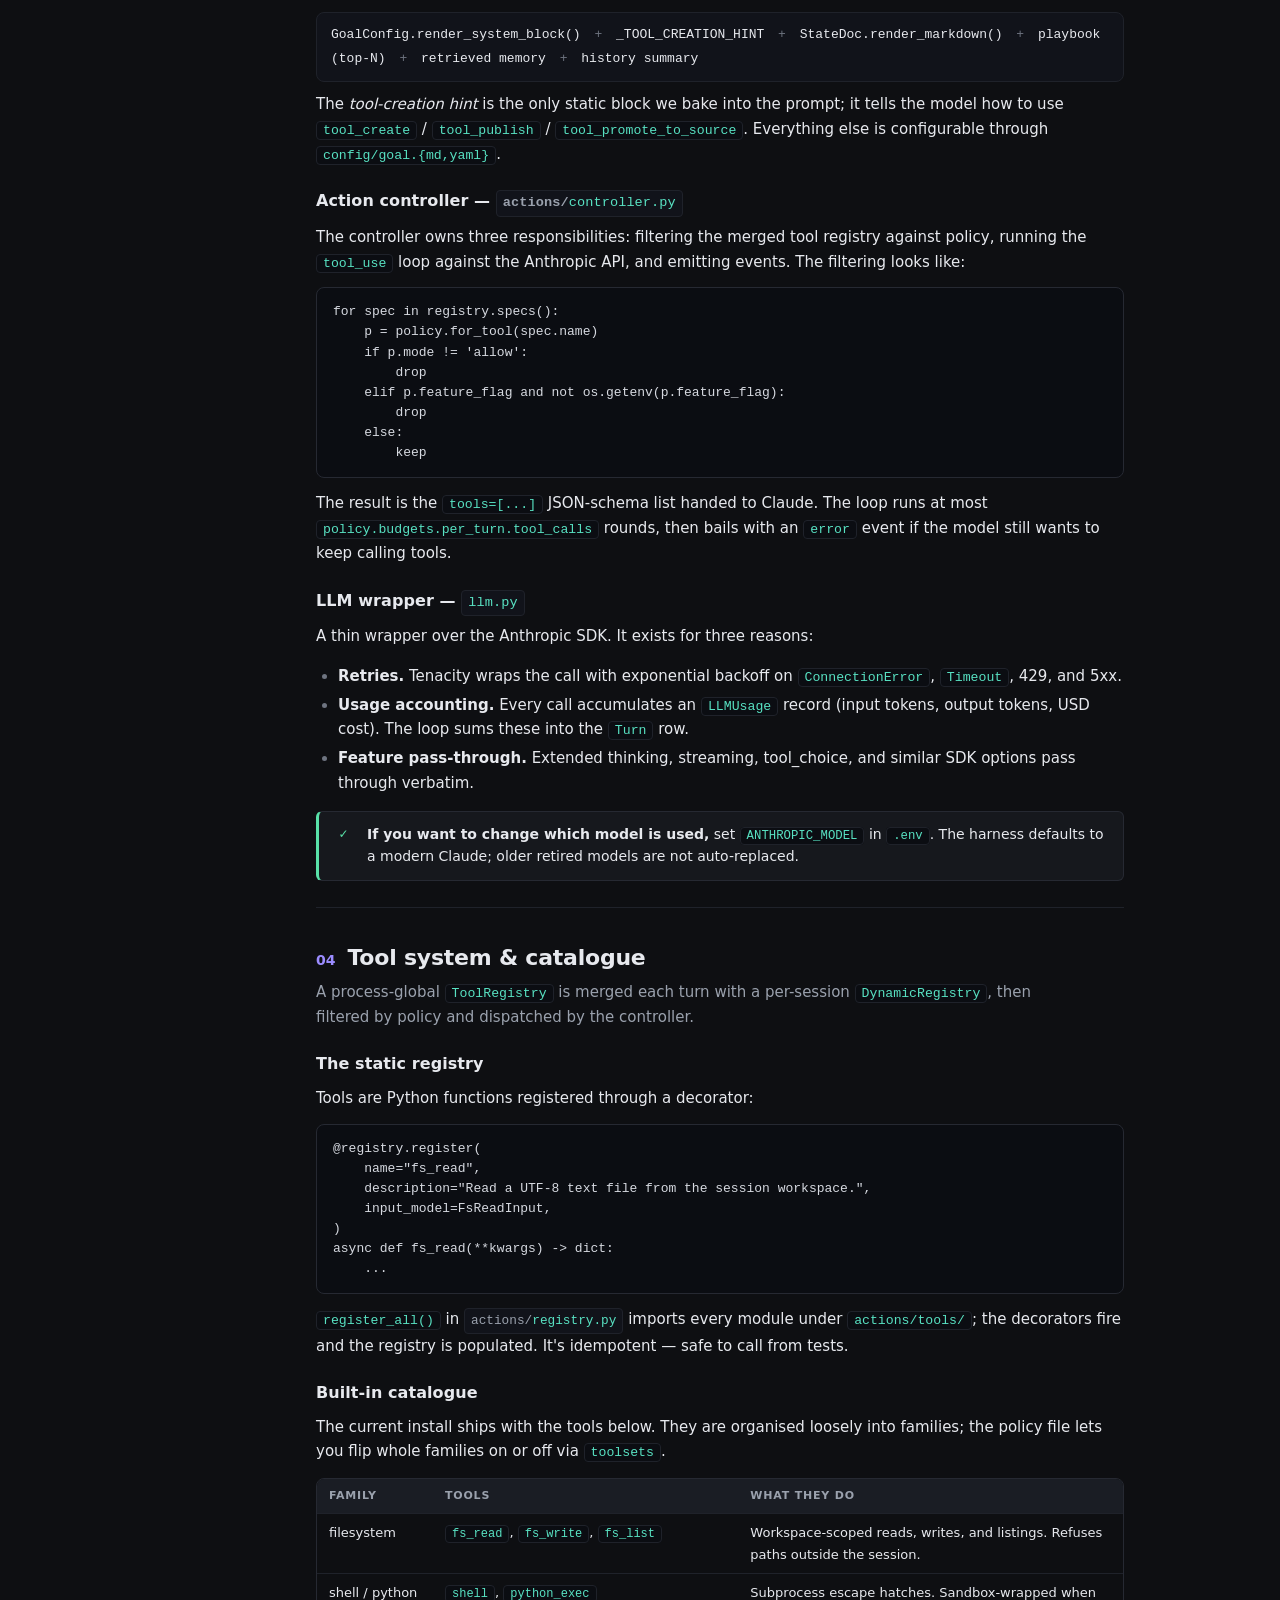
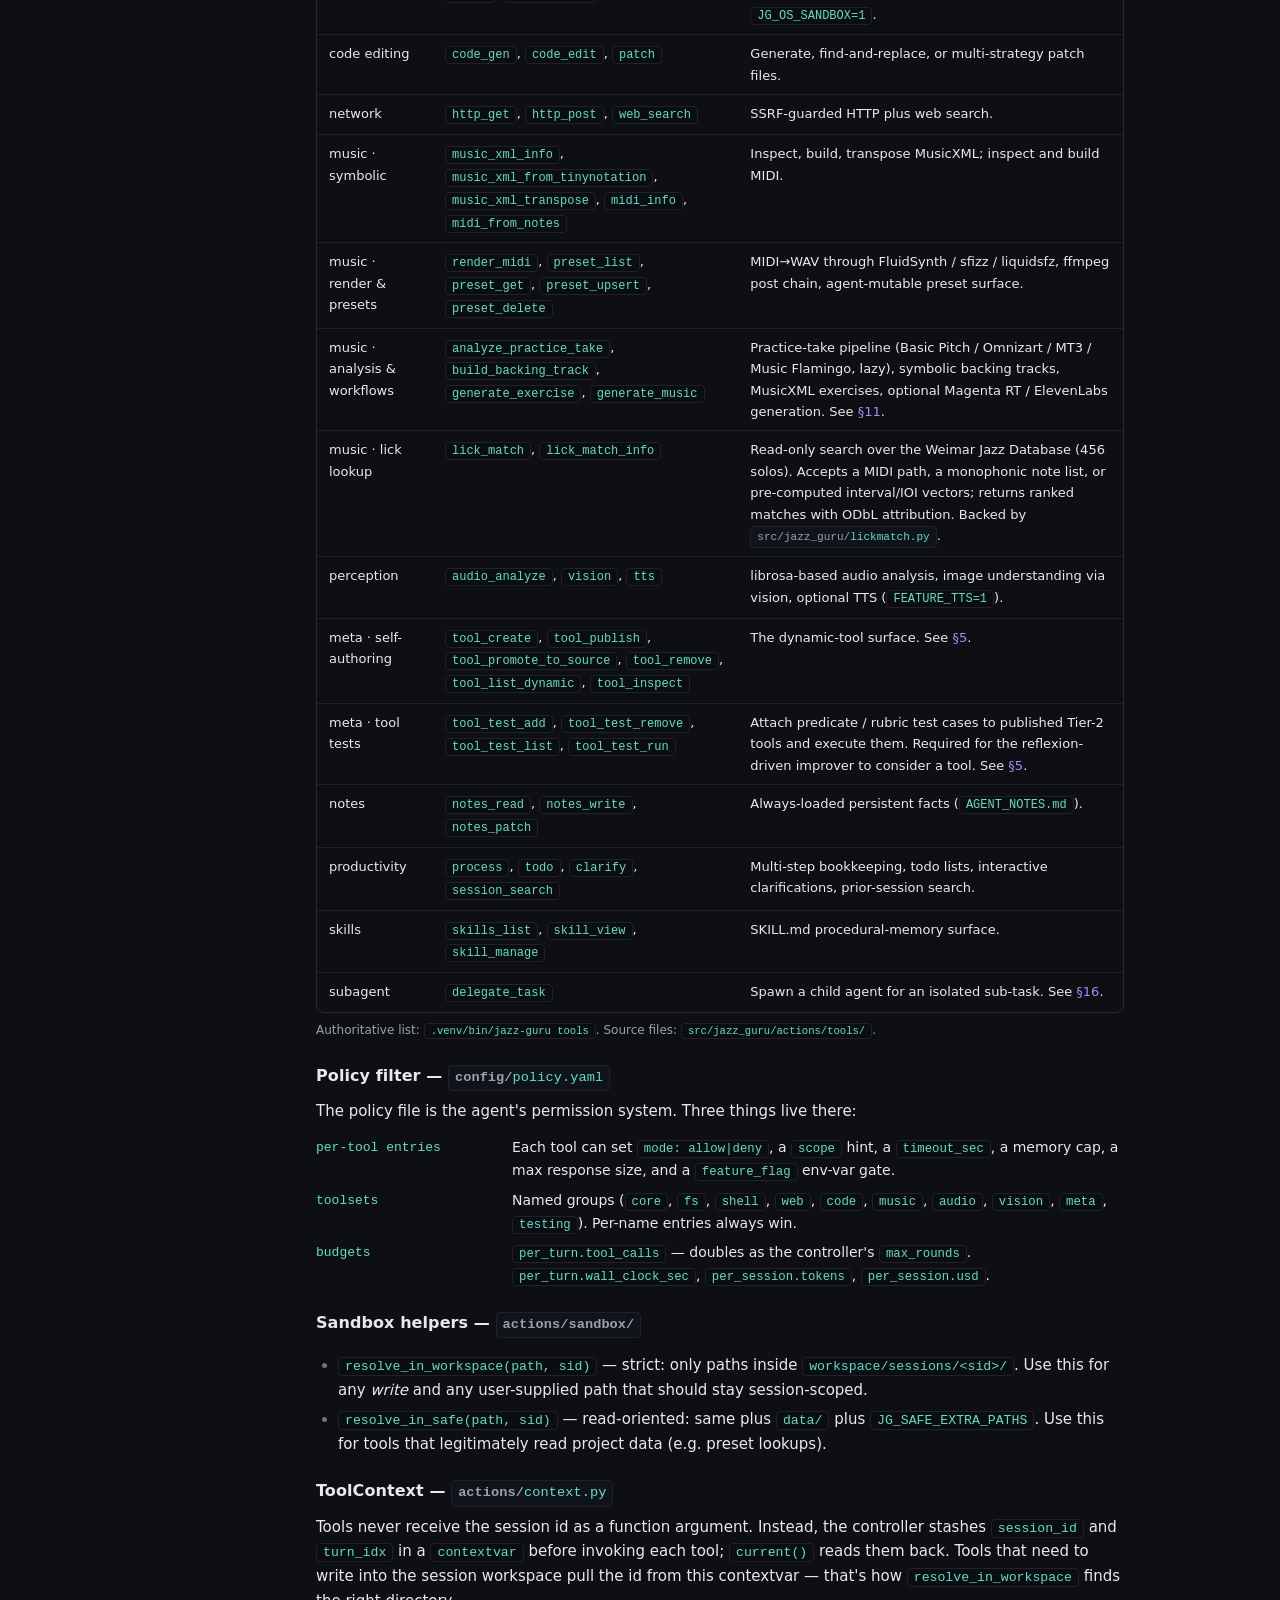
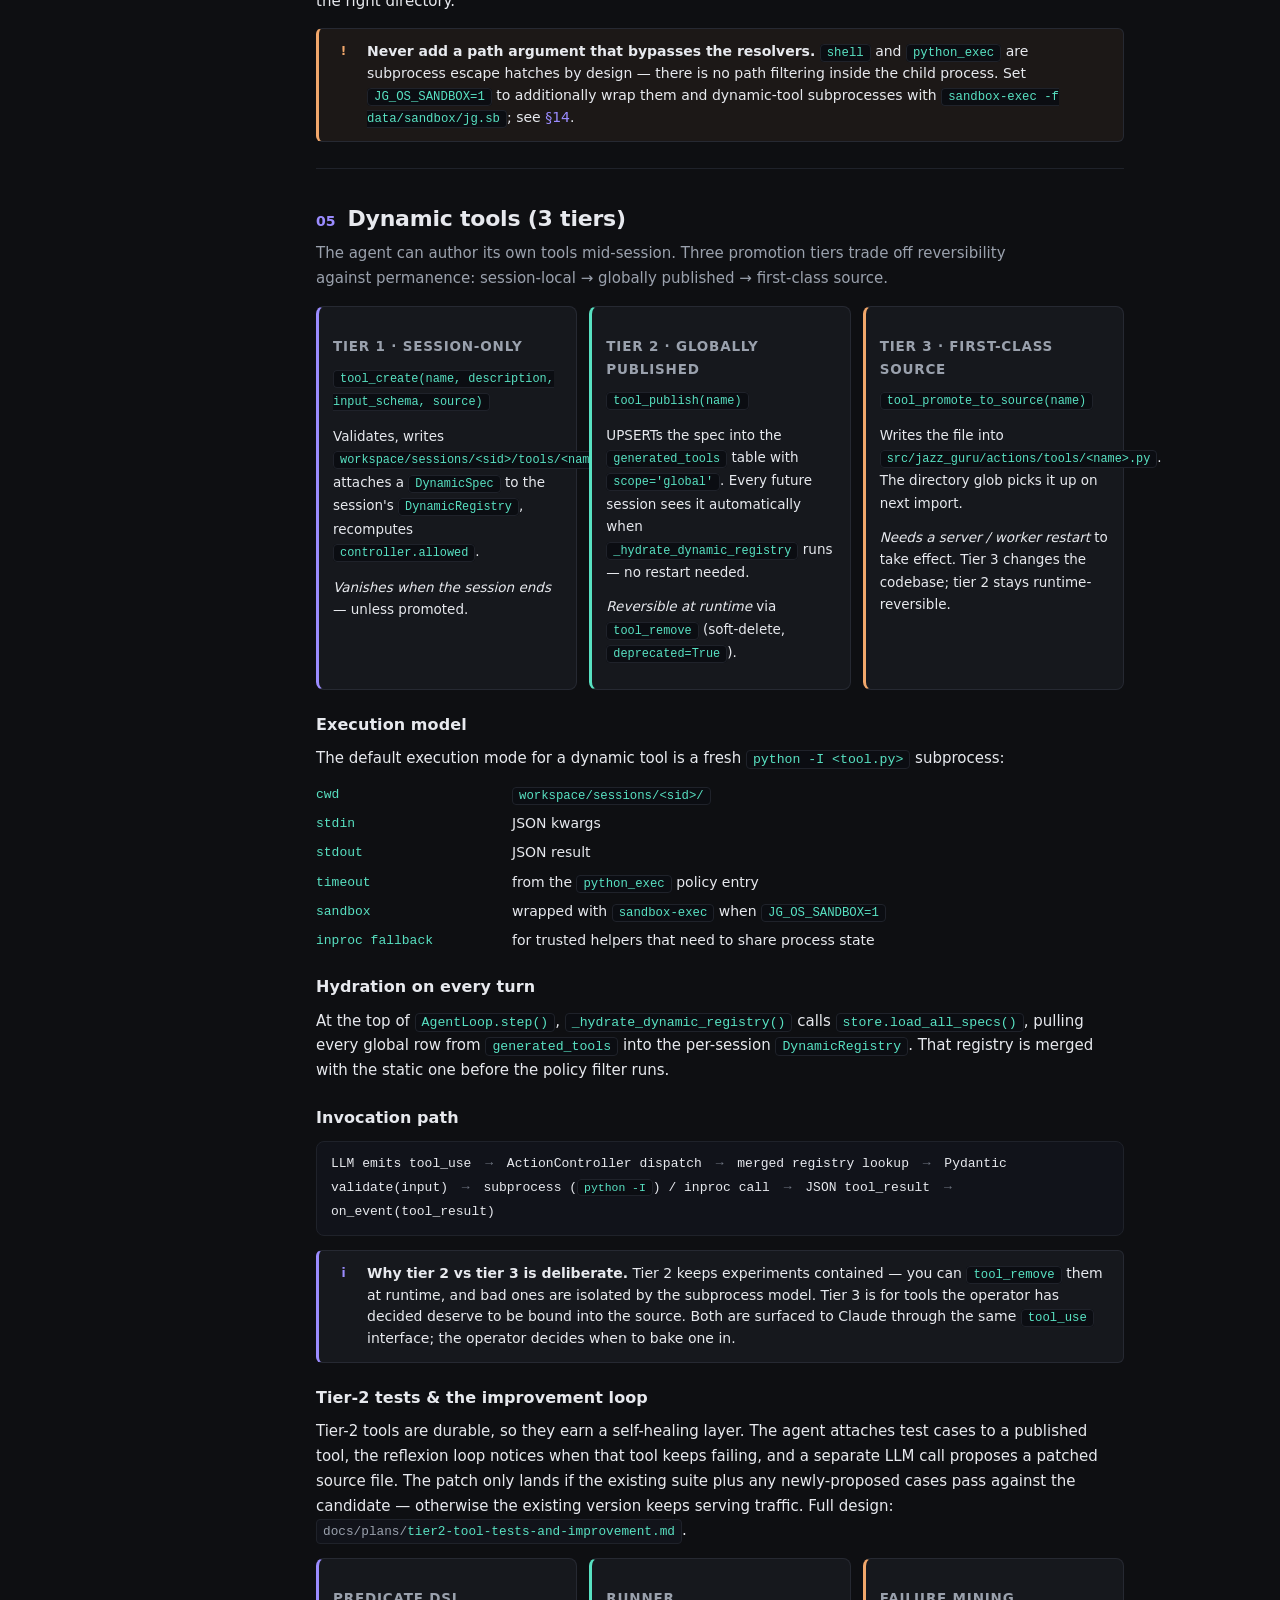
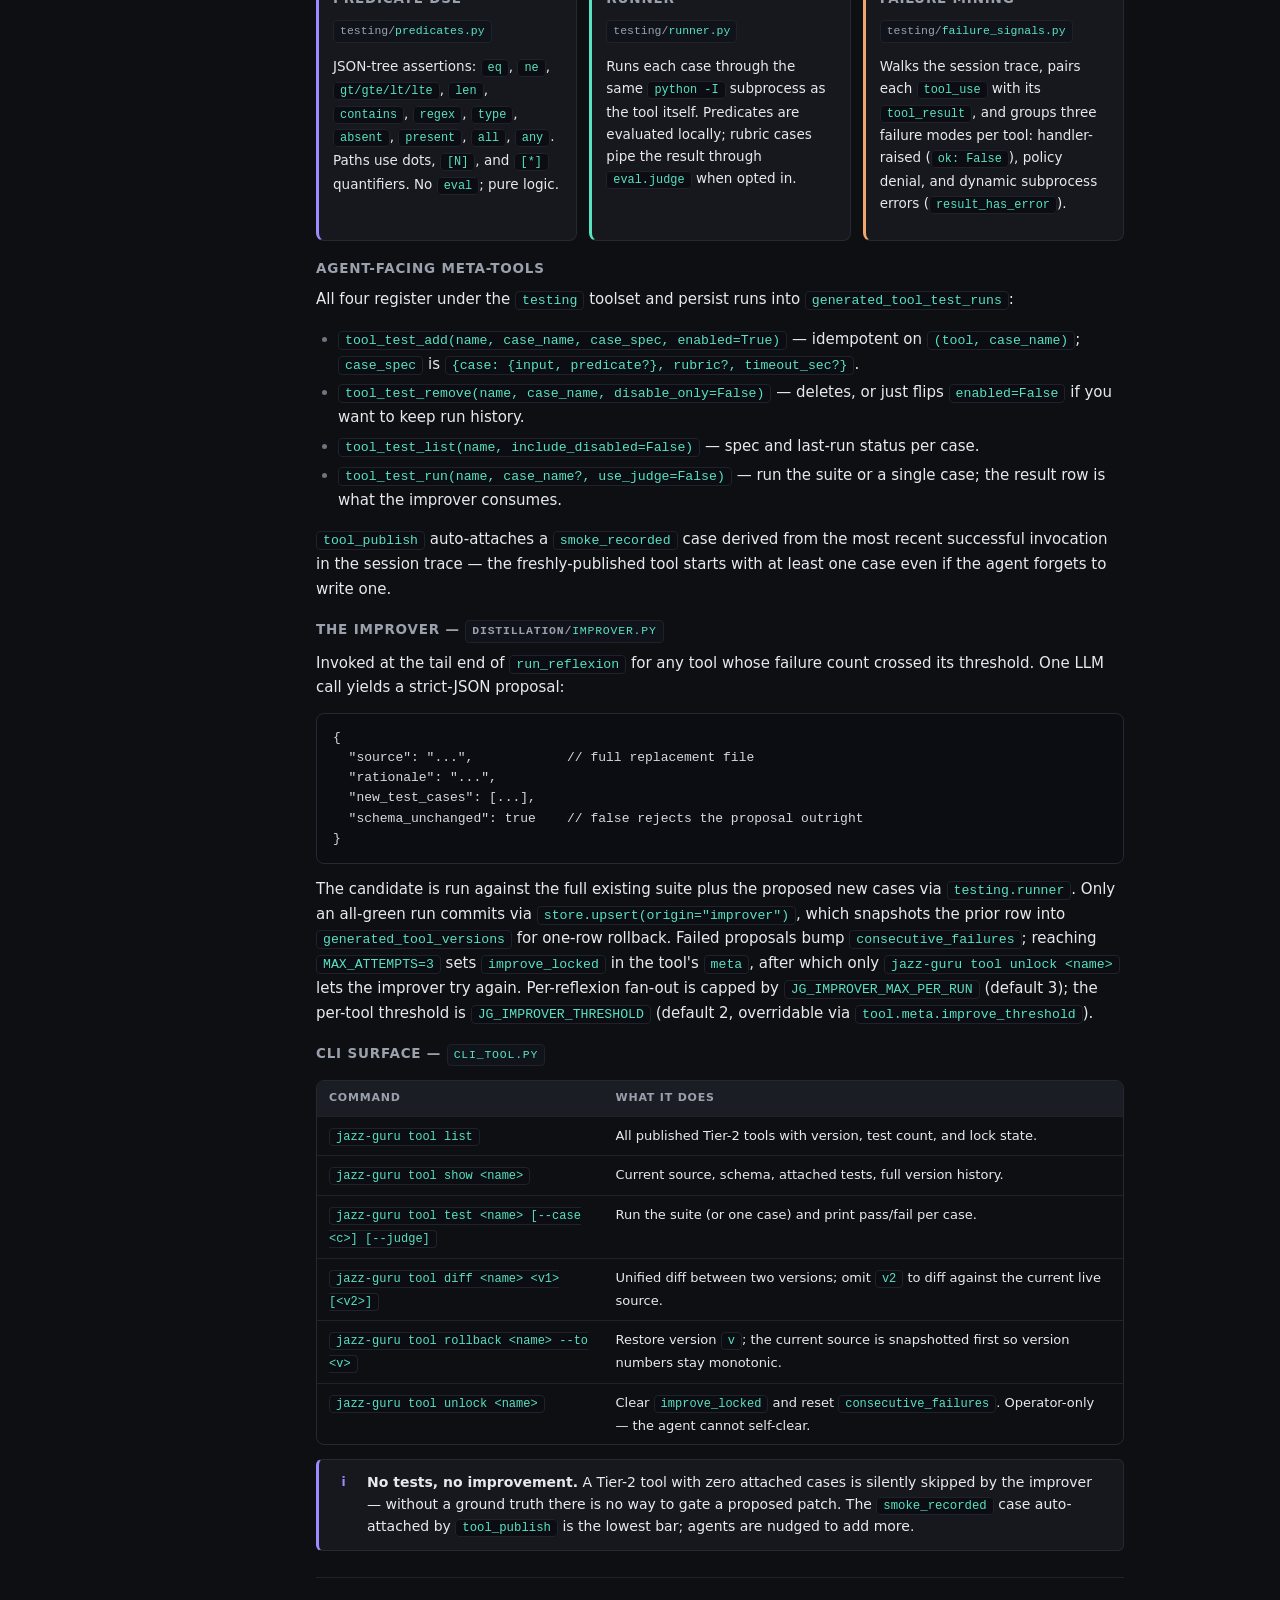
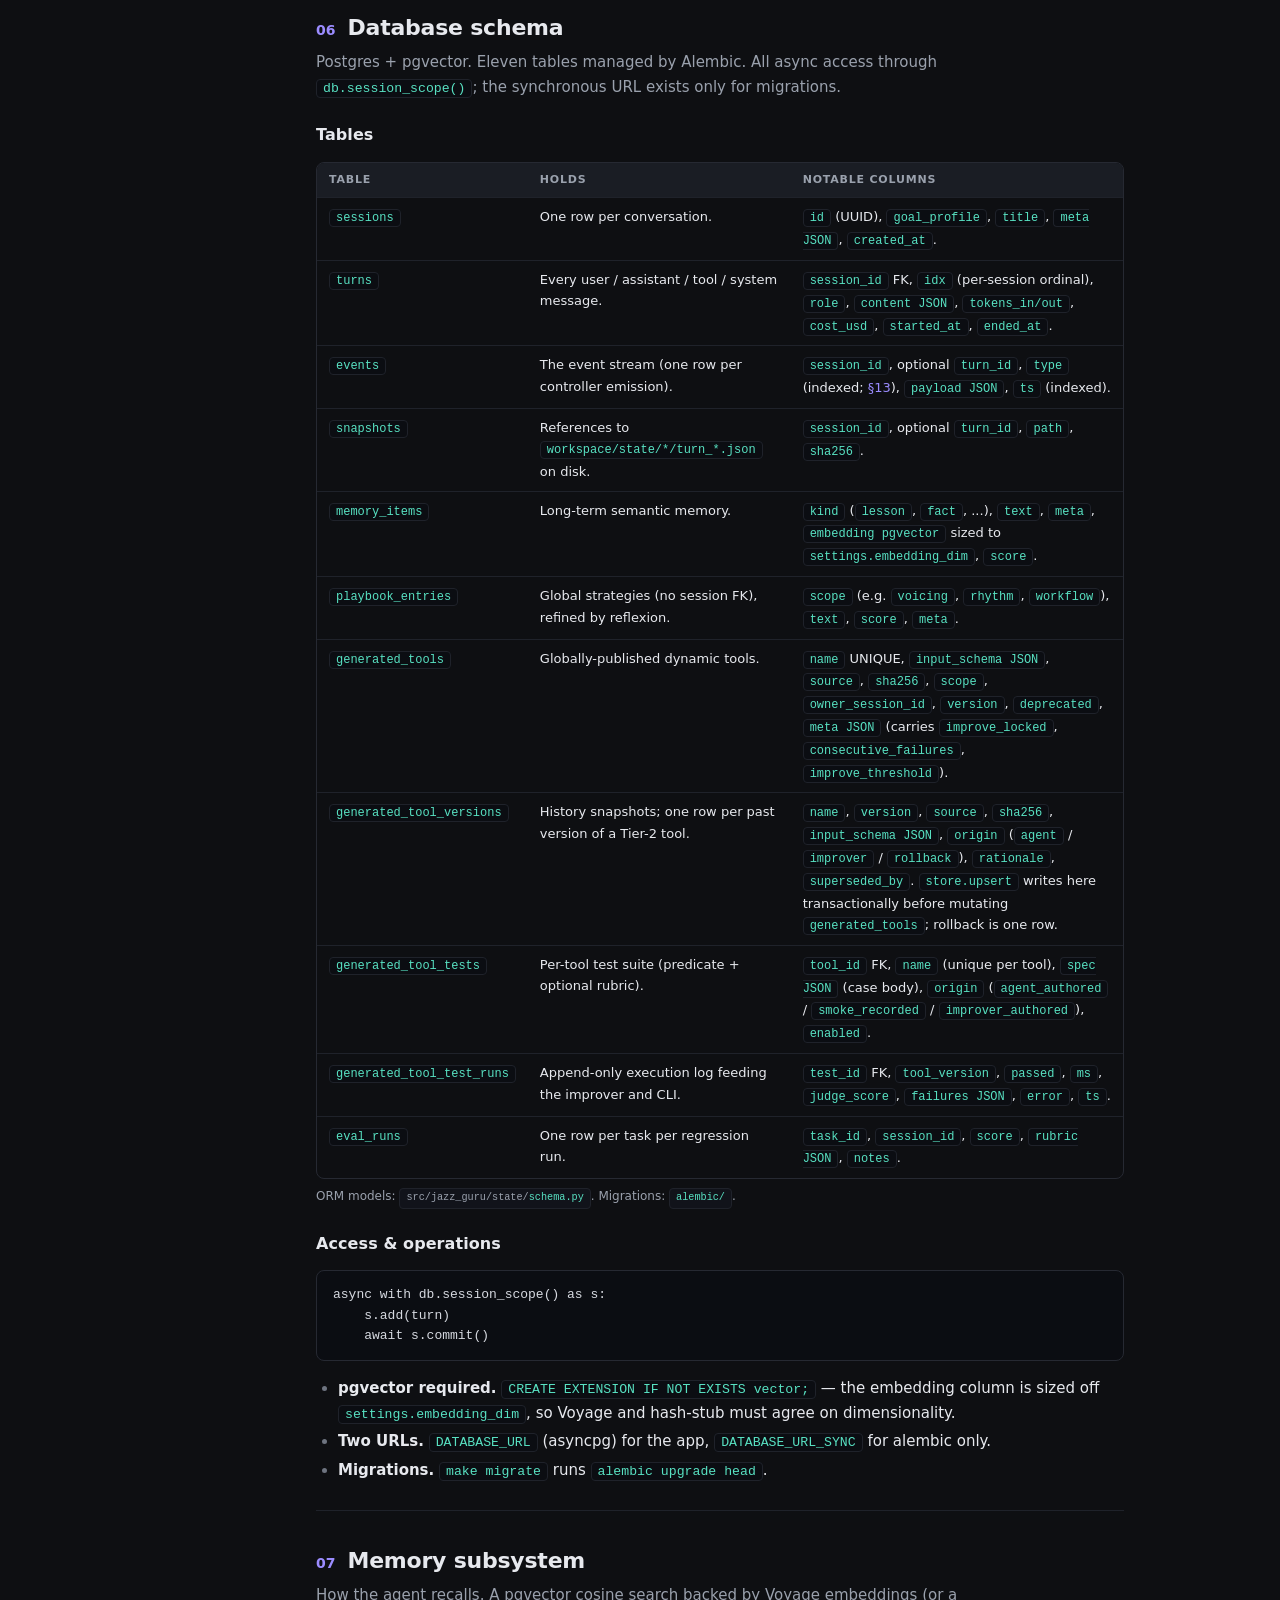
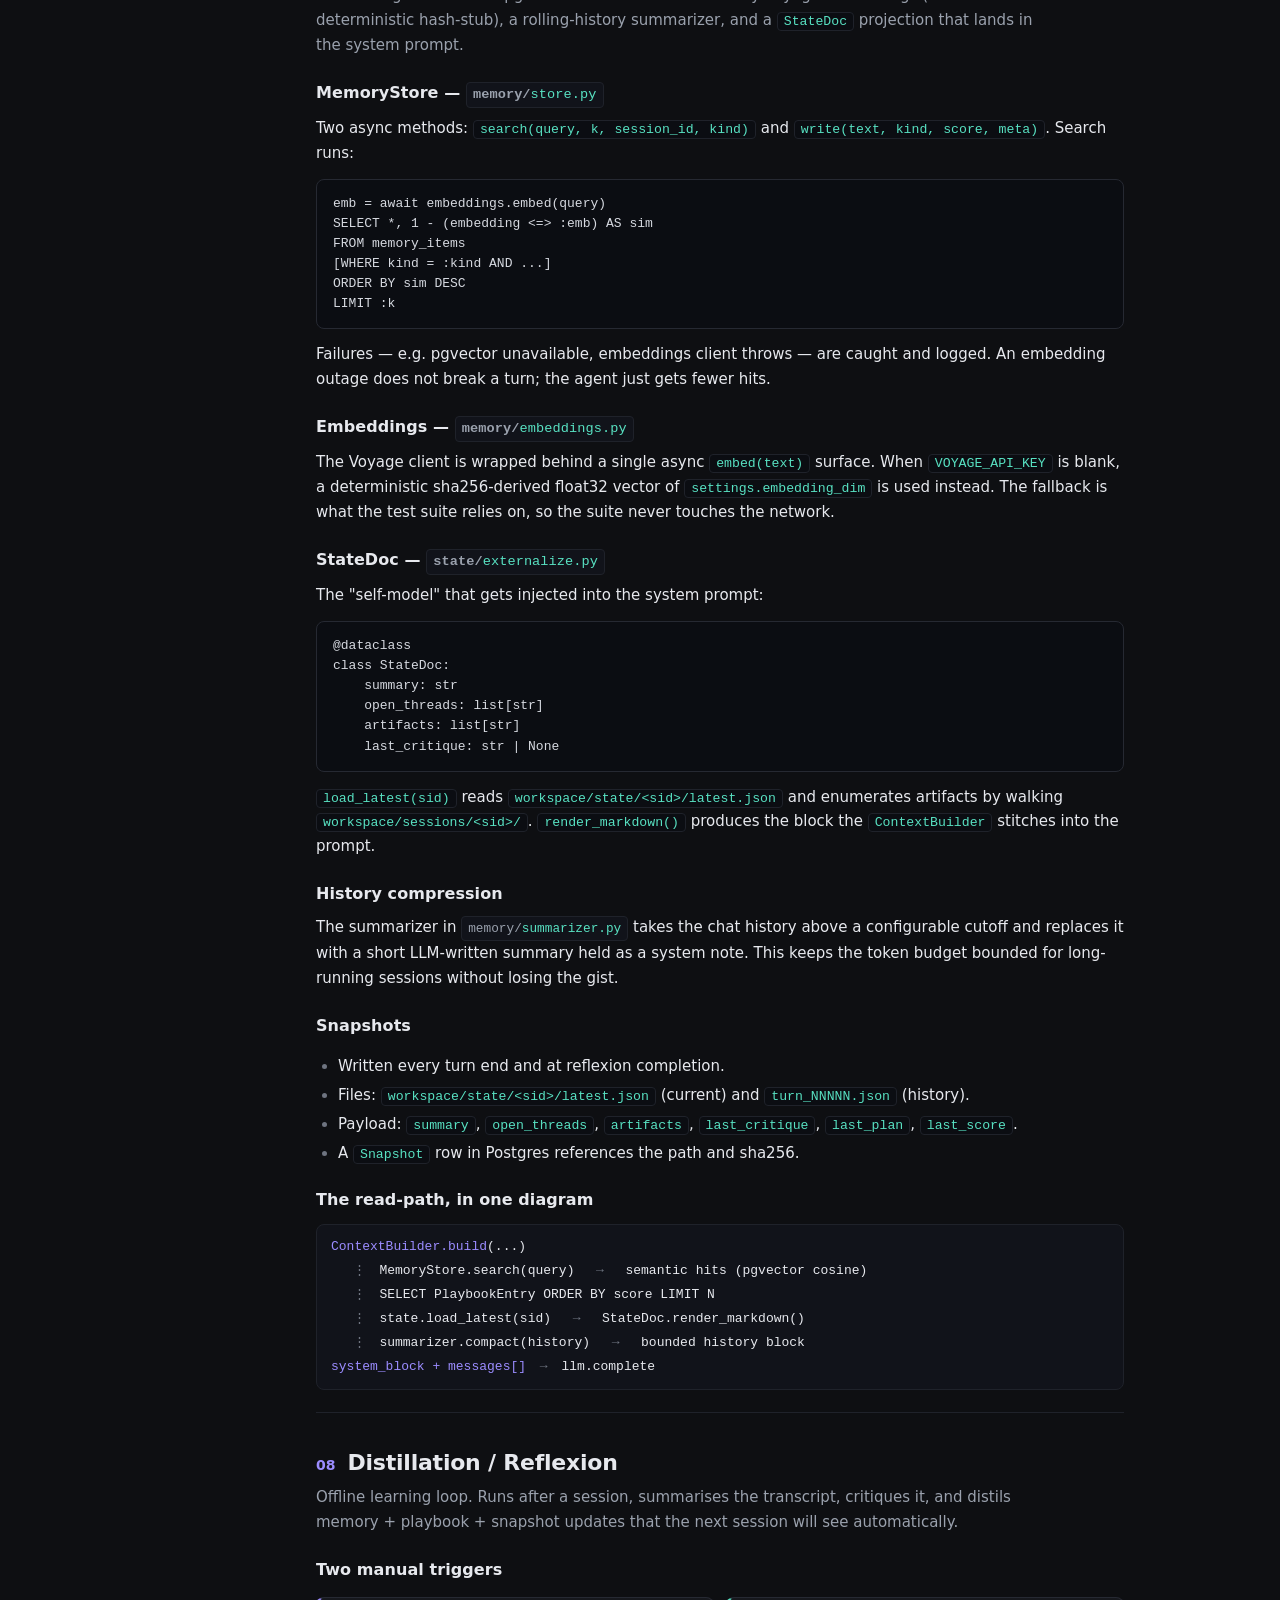
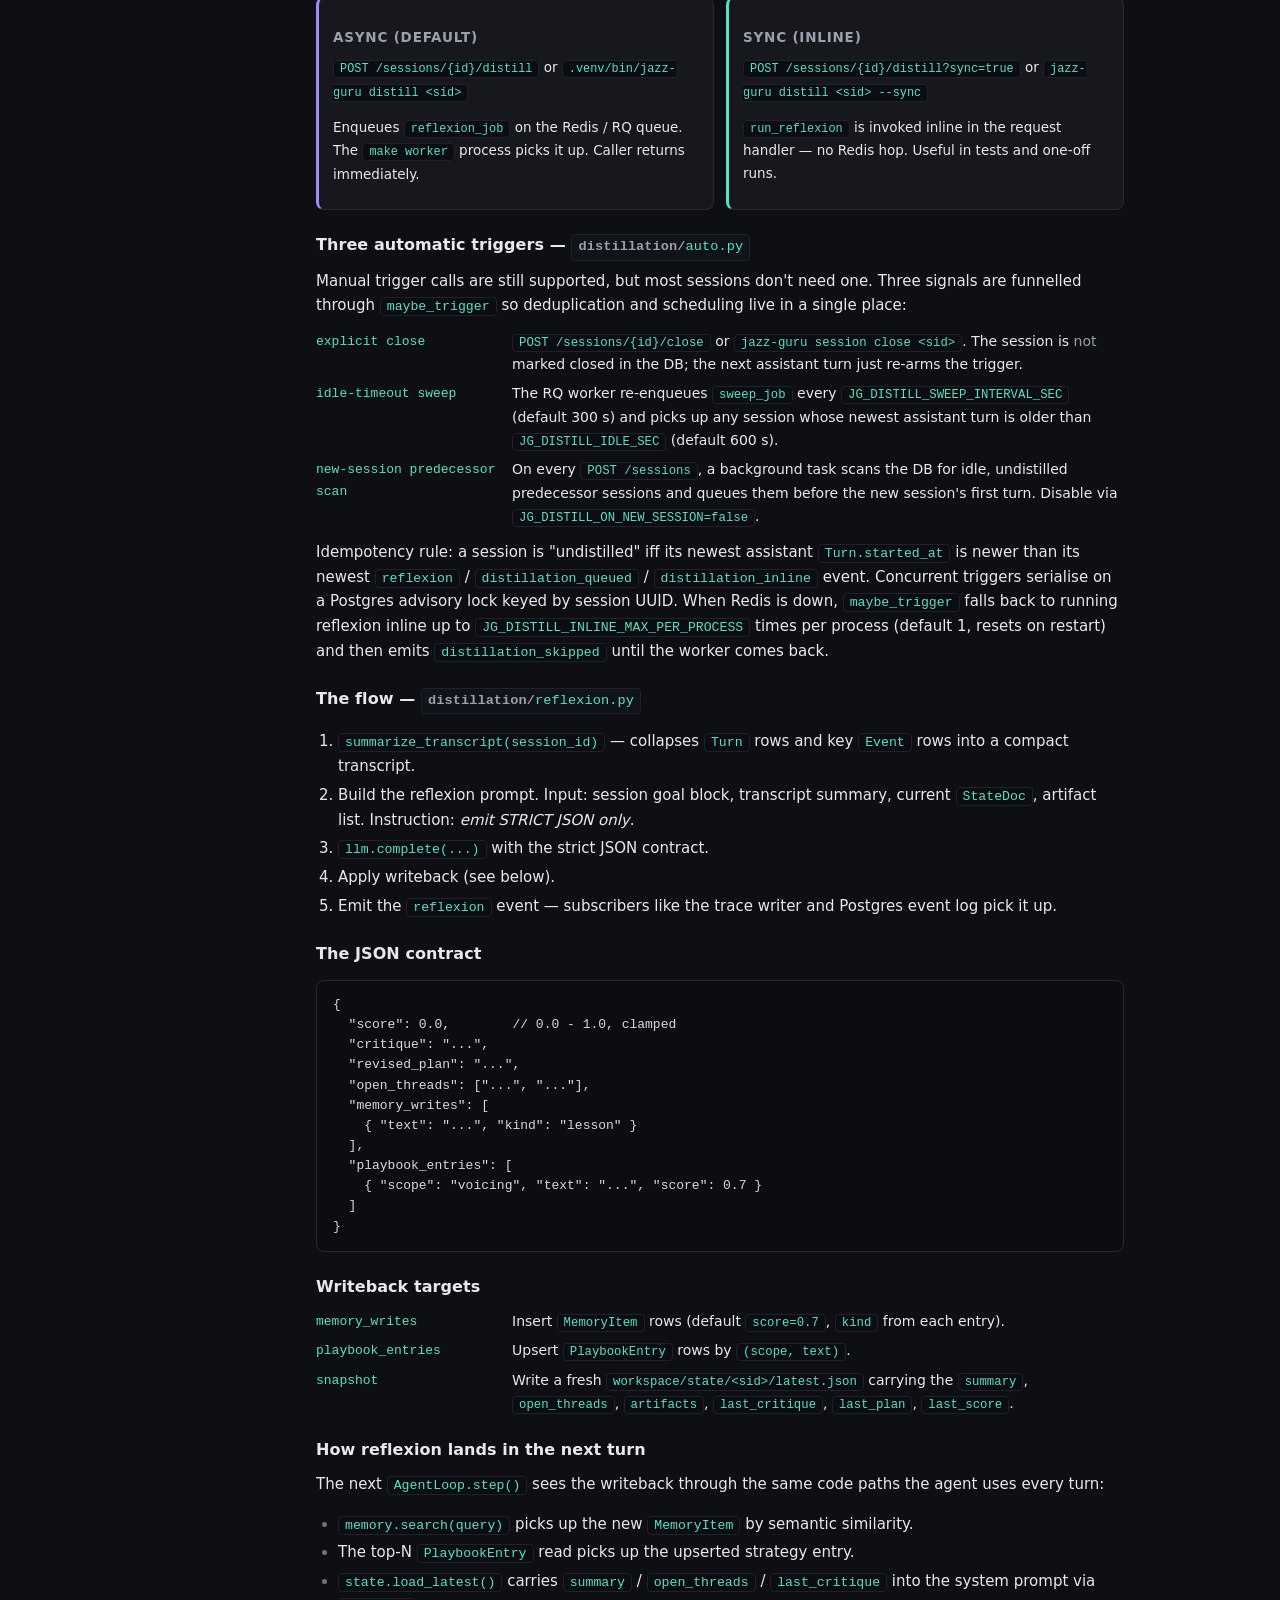
==== commit afa77af7: "docs: cover tier-2 testing/improver, auto-distillation, blocks, lick_match The HTML user manual was " ====
--- a/src/jazz_guru/web/user_manual/index.html
+++ b/src/jazz_guru/web/user_manual/index.html
@@ -630,12 +630,18 @@
       <tr><td>music · analysis &amp; workflows</td>
           <td><code>analyze_practice_take</code>, <code>build_backing_track</code>, <code>generate_exercise</code>, <code>generate_music</code></td>
           <td>Practice-take pipeline (Basic Pitch / Omnizart / MT3 / Music Flamingo, lazy), symbolic backing tracks, MusicXML exercises, optional Magenta&nbsp;RT / ElevenLabs generation. See <a href="#music">&sect;11</a>.</td></tr>
+      <tr><td>music · lick lookup</td>
+          <td><code>lick_match</code>, <code>lick_match_info</code></td>
+          <td>Read-only search over the Weimar Jazz Database (456 solos). Accepts a MIDI path, a monophonic note list, or pre-computed interval/IOI vectors; returns ranked matches with ODbL attribution. Backed by <span class="file">src/jazz_guru/<b>lickmatch.py</b></span>.</td></tr>
       <tr><td>perception</td>
           <td><code>audio_analyze</code>, <code>vision</code>, <code>tts</code></td>
           <td>librosa-based audio analysis, image understanding via vision, optional TTS (<code>FEATURE_TTS=1</code>).</td></tr>
       <tr><td>meta · self-authoring</td>
           <td><code>tool_create</code>, <code>tool_publish</code>, <code>tool_promote_to_source</code>, <code>tool_remove</code>, <code>tool_list_dynamic</code>, <code>tool_inspect</code></td>
           <td>The dynamic-tool surface. See <a href="#dynamic">&sect;5</a>.</td></tr>
+      <tr><td>meta · tool tests</td>
+          <td><code>tool_test_add</code>, <code>tool_test_remove</code>, <code>tool_test_list</code>, <code>tool_test_run</code></td>
+          <td>Attach predicate / rubric test cases to published Tier-2 tools and execute them. Required for the reflexion-driven improver to consider a tool. See <a href="#dynamic">&sect;5</a>.</td></tr>
       <tr><td>notes</td>
           <td><code>notes_read</code>, <code>notes_write</code>, <code>notes_patch</code></td>
           <td>Always-loaded persistent facts (<code>AGENT_NOTES.md</code>).</td></tr>
@@ -668,7 +674,8 @@
     <dt>toolsets</dt>
     <dd>Named groups (<code>core</code>, <code>fs</code>, <code>shell</code>,
         <code>web</code>, <code>code</code>, <code>music</code>, <code>audio</code>,
-        <code>vision</code>, <code>meta</code>). Per-name entries always win.</dd>
+        <code>vision</code>, <code>meta</code>, <code>testing</code>). Per-name
+        entries always win.</dd>
     <dt>budgets</dt>
     <dd><code>per_turn.tool_calls</code> &mdash; doubles as the controller's
         <code>max_rounds</code>. <code>per_turn.wall_clock_sec</code>,
@@ -801,13 +808,140 @@
       the operator decides when to bake one in.</p>
     </div>
   </div>
+
+  <h3>Tier-2 tests &amp; the improvement loop</h3>
+  <p>
+    Tier-2 tools are durable, so they earn a self-healing layer. The agent
+    attaches test cases to a published tool, the reflexion loop notices when
+    that tool keeps failing, and a separate LLM call proposes a patched source
+    file. The patch only lands if the existing suite plus any newly-proposed
+    cases pass against the candidate &mdash; otherwise the existing version
+    keeps serving traffic. Full design:
+    <span class="file">docs/plans/<b>tier2-tool-tests-and-improvement.md</b></span>.
+  </p>
+
+  <div class="boxes">
+    <div class="box k">
+      <h4>predicate DSL</h4>
+      <p><span class="file">testing/<b>predicates.py</b></span></p>
+      <p>JSON-tree assertions: <code>eq</code>, <code>ne</code>,
+         <code>gt/gte/lt/lte</code>, <code>len</code>, <code>contains</code>,
+         <code>regex</code>, <code>type</code>, <code>absent</code>,
+         <code>present</code>, <code>all</code>, <code>any</code>. Paths use
+         dots, <code>[N]</code>, and <code>[*]</code> quantifiers. No
+         <code>eval</code>; pure logic.</p>
+    </div>
+    <div class="box k2">
+      <h4>runner</h4>
+      <p><span class="file">testing/<b>runner.py</b></span></p>
+      <p>Runs each case through the same <code>python -I</code> subprocess as
+         the tool itself. Predicates are evaluated locally; rubric cases pipe
+         the result through <code>eval.judge</code> when opted in.</p>
+    </div>
+    <div class="box k3">
+      <h4>failure mining</h4>
+      <p><span class="file">testing/<b>failure_signals.py</b></span></p>
+      <p>Walks the session trace, pairs each <code>tool_use</code> with its
+         <code>tool_result</code>, and groups three failure modes per tool:
+         handler-raised (<code>ok: False</code>), policy denial, and dynamic
+         subprocess errors (<code>result_has_error</code>).</p>
+    </div>
+  </div>
+
+  <h4>Agent-facing meta-tools</h4>
+  <p>
+    All four register under the <code>testing</code> toolset and persist
+    runs into <code>generated_tool_test_runs</code>:
+  </p>
+  <ul>
+    <li><code>tool_test_add(name, case_name, case_spec, enabled=True)</code>
+        &mdash; idempotent on <code>(tool, case_name)</code>;
+        <code>case_spec</code> is <code>{case: {input, predicate?},
+        rubric?, timeout_sec?}</code>.</li>
+    <li><code>tool_test_remove(name, case_name, disable_only=False)</code>
+        &mdash; deletes, or just flips <code>enabled=False</code> if you
+        want to keep run history.</li>
+    <li><code>tool_test_list(name, include_disabled=False)</code> &mdash;
+        spec and last-run status per case.</li>
+    <li><code>tool_test_run(name, case_name?, use_judge=False)</code> &mdash;
+        run the suite or a single case; the result row is what the improver
+        consumes.</li>
+  </ul>
+  <p>
+    <code>tool_publish</code> auto-attaches a <code>smoke_recorded</code>
+    case derived from the most recent successful invocation in the session
+    trace &mdash; the freshly-published tool starts with at least one case
+    even if the agent forgets to write one.
+  </p>
+
+  <h4>The improver &mdash;
+    <span class="file">distillation/<b>improver.py</b></span></h4>
+  <p>
+    Invoked at the tail end of <code>run_reflexion</code> for any tool whose
+    failure count crossed its threshold. One LLM call yields a strict-JSON
+    proposal:
+  </p>
+  <pre><code>{
+  "source": "...",            // full replacement file
+  "rationale": "...",
+  "new_test_cases": [...],
+  "schema_unchanged": true    // false rejects the proposal outright
+}</code></pre>
+  <p>
+    The candidate is run against the full existing suite plus the proposed
+    new cases via <code>testing.runner</code>. Only an all-green run commits
+    via <code>store.upsert(origin="improver")</code>, which snapshots the
+    prior row into <code>generated_tool_versions</code> for one-row
+    rollback. Failed proposals bump <code>consecutive_failures</code>;
+    reaching <code>MAX_ATTEMPTS=3</code> sets <code>improve_locked</code>
+    in the tool's <code>meta</code>, after which only
+    <code>jazz-guru tool unlock &lt;name&gt;</code> lets the improver try
+    again. Per-reflexion fan-out is capped by
+    <code>JG_IMPROVER_MAX_PER_RUN</code> (default 3); the per-tool
+    threshold is <code>JG_IMPROVER_THRESHOLD</code> (default 2, overridable
+    via <code>tool.meta.improve_threshold</code>).
+  </p>
+
+  <h4>CLI surface &mdash;
+    <span class="file"><b>cli_tool.py</b></span></h4>
+  <div class="table-wrap">
+  <table class="tbl">
+    <thead><tr><th>Command</th><th>What it does</th></tr></thead>
+    <tbody>
+      <tr><td><code>jazz-guru tool list</code></td>
+          <td>All published Tier-2 tools with version, test count, and lock state.</td></tr>
+      <tr><td><code>jazz-guru tool show &lt;name&gt;</code></td>
+          <td>Current source, schema, attached tests, full version history.</td></tr>
+      <tr><td><code>jazz-guru tool test &lt;name&gt; [--case &lt;c&gt;] [--judge]</code></td>
+          <td>Run the suite (or one case) and print pass/fail per case.</td></tr>
+      <tr><td><code>jazz-guru tool diff &lt;name&gt; &lt;v1&gt; [&lt;v2&gt;]</code></td>
+          <td>Unified diff between two versions; omit <code>v2</code> to diff against the current live source.</td></tr>
+      <tr><td><code>jazz-guru tool rollback &lt;name&gt; --to &lt;v&gt;</code></td>
+          <td>Restore version <code>v</code>; the current source is snapshotted first so version numbers stay monotonic.</td></tr>
+      <tr><td><code>jazz-guru tool unlock &lt;name&gt;</code></td>
+          <td>Clear <code>improve_locked</code> and reset <code>consecutive_failures</code>. Operator-only &mdash; the agent cannot self-clear.</td></tr>
+    </tbody>
+  </table>
+  </div>
+
+  <div class="callout note">
+    <span class="ico">i</span>
+    <div>
+      <p><strong>No tests, no improvement.</strong> A Tier-2 tool with zero
+      attached cases is silently skipped by the improver &mdash; without a
+      ground truth there is no way to gate a proposed patch. The
+      <code>smoke_recorded</code> case auto-attached by
+      <code>tool_publish</code> is the lowest bar; agents are nudged to add
+      more.</p>
+    </div>
+  </div>
 </section>
 
 <!-- ===== 06 DATABASE SCHEMA ===== -->
 <section id="db" class="s">
   <h2><span class="num">06</span>Database schema</h2>
   <p class="lede">
-    Postgres + pgvector. Eight tables managed by Alembic. All async access
+    Postgres + pgvector. Eleven tables managed by Alembic. All async access
     through <code>db.session_scope()</code>; the synchronous URL exists only
     for migrations.
   </p>
@@ -852,7 +986,33 @@
           <td><code>name</code> UNIQUE, <code>input_schema JSON</code>,
               <code>source</code>, <code>sha256</code>,
               <code>scope</code>, <code>owner_session_id</code>,
-              <code>version</code>, <code>deprecated</code>.</td></tr>
+              <code>version</code>, <code>deprecated</code>,
+              <code>meta JSON</code> (carries
+              <code>improve_locked</code>,
+              <code>consecutive_failures</code>,
+              <code>improve_threshold</code>).</td></tr>
+      <tr><td><code>generated_tool_versions</code></td>
+          <td>History snapshots; one row per past version of a Tier-2 tool.</td>
+          <td><code>name</code>, <code>version</code>,
+              <code>source</code>, <code>sha256</code>,
+              <code>input_schema JSON</code>, <code>origin</code>
+              (<code>agent</code> / <code>improver</code> /
+              <code>rollback</code>), <code>rationale</code>,
+              <code>superseded_by</code>. <code>store.upsert</code>
+              writes here transactionally before mutating
+              <code>generated_tools</code>; rollback is one row.</td></tr>
+      <tr><td><code>generated_tool_tests</code></td>
+          <td>Per-tool test suite (predicate + optional rubric).</td>
+          <td><code>tool_id</code> FK, <code>name</code> (unique per tool),
+              <code>spec JSON</code> (case body), <code>origin</code>
+              (<code>agent_authored</code> / <code>smoke_recorded</code> /
+              <code>improver_authored</code>), <code>enabled</code>.</td></tr>
+      <tr><td><code>generated_tool_test_runs</code></td>
+          <td>Append-only execution log feeding the improver and CLI.</td>
+          <td><code>test_id</code> FK, <code>tool_version</code>,
+              <code>passed</code>, <code>ms</code>,
+              <code>judge_score</code>, <code>failures JSON</code>,
+              <code>error</code>, <code>ts</code>.</td></tr>
       <tr><td><code>eval_runs</code></td>
           <td>One row per task per regression run.</td>
           <td><code>task_id</code>, <code>session_id</code>,
@@ -975,7 +1135,7 @@
     next session will see automatically.
   </p>
 
-  <h3>Two triggers</h3>
+  <h3>Two manual triggers</h3>
   <div class="boxes">
     <div class="box k">
       <h4>async (default)</h4>
@@ -993,6 +1153,42 @@
          &mdash; no Redis hop. Useful in tests and one-off runs.</p>
     </div>
   </div>
+
+  <h3>Three automatic triggers &mdash;
+    <span class="file">distillation/<b>auto.py</b></span></h3>
+  <p>
+    Manual trigger calls are still supported, but most sessions don't need
+    one. Three signals are funnelled through <code>maybe_trigger</code> so
+    deduplication and scheduling live in a single place:
+  </p>
+  <dl class="def">
+    <dt>explicit close</dt>
+    <dd><code>POST /sessions/{id}/close</code> or
+        <code>jazz-guru session close &lt;sid&gt;</code>. The session is
+        <em>not</em> marked closed in the DB; the next assistant turn just
+        re-arms the trigger.</dd>
+    <dt>idle-timeout sweep</dt>
+    <dd>The RQ worker re-enqueues <code>sweep_job</code> every
+        <code>JG_DISTILL_SWEEP_INTERVAL_SEC</code> (default 300 s) and
+        picks up any session whose newest assistant turn is older than
+        <code>JG_DISTILL_IDLE_SEC</code> (default 600 s).</dd>
+    <dt>new-session predecessor scan</dt>
+    <dd>On every <code>POST /sessions</code>, a background task scans the
+        DB for idle, undistilled predecessor sessions and queues them
+        before the new session's first turn. Disable via
+        <code>JG_DISTILL_ON_NEW_SESSION=false</code>.</dd>
+  </dl>
+  <p>
+    Idempotency rule: a session is "undistilled" iff its newest assistant
+    <code>Turn.started_at</code> is newer than its newest
+    <code>reflexion</code> / <code>distillation_queued</code> /
+    <code>distillation_inline</code> event. Concurrent triggers serialise
+    on a Postgres advisory lock keyed by session UUID. When Redis is down,
+    <code>maybe_trigger</code> falls back to running reflexion inline up
+    to <code>JG_DISTILL_INLINE_MAX_PER_PROCESS</code> times per process
+    (default 1, resets on restart) and then emits
+    <code>distillation_skipped</code> until the worker comes back.
+  </p>
 
   <h3>The flow &mdash; <span class="file">distillation/<b>reflexion.py</b></span></h3>
   <ol>
@@ -1050,6 +1246,21 @@
         <code>open_threads</code> / <code>last_critique</code> into the system
         prompt via <code>StateDoc</code>.</li>
   </ul>
+
+  <h3>The improvement pass</h3>
+  <p>
+    After the regular writeback, <code>_run_improvement_pass(sid)</code> mines
+    the session trace via <a href="#dynamic">testing.failure_signals</a> and
+    dispatches <code>distillation.improver.maybe_improve</code> for any Tier-2
+    tool that crossed its threshold. Total fan-out per reflexion is capped
+    (<code>JG_IMPROVER_MAX_PER_RUN</code>, default 3); tools without attached
+    tests are skipped silently. The result is the
+    <code>tool_improve_proposed</code>, <code>_passed</code>,
+    <code>_failed</code>, and (on operator-initiated rollback)
+    <code>tool_rollback</code> events you'll see in the trace. The full
+    contract lives in
+    <span class="file">docs/plans/<b>tier2-tool-tests-and-improvement.md</b></span>.
+  </p>
 </section>
 
 <!-- ===== 09 EVAL ===== -->
@@ -1436,6 +1647,15 @@
       <tr><td><code>DATABASE_URL_SYNC</code></td><td><em>required</em></td><td>alembic-only sync URL.</td></tr>
       <tr><td><code>REDIS_URL</code></td><td><em>required for worker</em></td><td>RQ queue backend.</td></tr>
       <tr><td><code>FEATURE_TTS</code></td><td>unset</td><td>Feature flag gating the <code>tts</code> tool.</td></tr>
+      <tr><td colspan="3" style="background:#f8fafc;font-weight:600;font-size:11px;color:#475569;letter-spacing:0.05em;text-transform:uppercase">auto-distillation triggers (<a href="#reflexion">&sect;8</a>)</td></tr>
+      <tr><td><code>JG_DISTILL_ON_CLOSE</code></td><td><code>true</code></td><td>Fire reflexion on the explicit close endpoint / CLI.</td></tr>
+      <tr><td><code>JG_DISTILL_ON_NEW_SESSION</code></td><td><code>true</code></td><td>Scan idle, undistilled predecessors when a new session is created.</td></tr>
+      <tr><td><code>JG_DISTILL_SWEEP_INTERVAL_SEC</code></td><td><code>300</code></td><td>Worker tick cadence (<code>sweep_job</code> re-enqueues itself).</td></tr>
+      <tr><td><code>JG_DISTILL_IDLE_SEC</code></td><td><code>600</code></td><td>Session "done" threshold (age of the newest assistant turn).</td></tr>
+      <tr><td><code>JG_DISTILL_INLINE_MAX_PER_PROCESS</code></td><td><code>1</code></td><td>Cap on inline fallbacks when Redis is unreachable. Resets on process restart.</td></tr>
+      <tr><td colspan="3" style="background:#f8fafc;font-weight:600;font-size:11px;color:#475569;letter-spacing:0.05em;text-transform:uppercase">Tier-2 improver (<a href="#dynamic">&sect;5</a>)</td></tr>
+      <tr><td><code>JG_IMPROVER_THRESHOLD</code></td><td><code>2</code></td><td>Per-tool default failure count that arms the improver; overridable via <code>tool.meta.improve_threshold</code>.</td></tr>
+      <tr><td><code>JG_IMPROVER_MAX_PER_RUN</code></td><td><code>3</code></td><td>Max <code>maybe_improve</code> calls per reflexion run.</td></tr>
     </tbody>
   </table>
   </div>
@@ -1527,6 +1747,13 @@
       <tr><td class="e-name">memory_write</td><td>MemoryItem inserted</td><td>kind, text preview, score</td></tr>
       <tr><td class="e-name">memory_read</td><td><code>memory.search</code> executed</td><td>query, hits count</td></tr>
       <tr><td class="e-name">reflexion</td><td><code>run_reflexion</code> completed</td><td>score, critique, counts</td></tr>
+      <tr><td class="e-name">distillation_queued</td><td>auto-trigger pushed the session onto the RQ queue</td><td>reason (<code>close</code> / <code>idle_sweep</code> / <code>new_session</code>), job_id</td></tr>
+      <tr><td class="e-name">distillation_inline</td><td>auto-trigger ran reflexion inline (Redis unavailable)</td><td>reason, score</td></tr>
+      <tr><td class="e-name">distillation_skipped</td><td>nothing to do, already queued, or inline cap exhausted</td><td>reason, outcome code</td></tr>
+      <tr><td class="e-name">tool_improve_proposed</td><td>improver picked up a tool above threshold</td><td>tool name, failures observed, threshold</td></tr>
+      <tr><td class="e-name">tool_improve_passed</td><td>candidate source passed every test; committed as new version</td><td>tool name, from_version → to_version, sha256</td></tr>
+      <tr><td class="e-name">tool_improve_failed</td><td>candidate rejected (bad JSON, schema changed, tests failed)</td><td>tool name, gate reason, attempt counter</td></tr>
+      <tr><td class="e-name">tool_rollback</td><td><code>store.rollback</code> restored a historical version</td><td>tool name, from_version → to_version</td></tr>
       <tr><td class="e-name">error</td><td>anything wrapped in try/except</td><td>kind, message; never breaks the turn</td></tr>
     </tbody>
   </table>
@@ -1702,6 +1929,7 @@
       <tr><td><span class="m m-post">POST</span></td><td><code>/sessions</code></td><td>Create a session; returns <code>{id}</code>.</td></tr>
       <tr><td><span class="m m-post">POST</span></td><td><code>/sessions/{id}/chat</code></td><td>One synchronous chat turn.</td></tr>
       <tr><td><span class="m m-post">POST</span></td><td><code>/sessions/{id}/distill</code></td><td>Run reflexion (async by default; <code>?sync=true</code> to run inline).</td></tr>
+      <tr><td><span class="m m-post">POST</span></td><td><code>/sessions/{id}/close</code></td><td>Signal end-of-session and auto-distill via the trigger funnel (<a href="#reflexion">&sect;8</a>). Disabled when <code>JG_DISTILL_ON_CLOSE=false</code>.</td></tr>
       <tr><td><span class="m m-post">POST</span></td><td><code>/eval/run</code></td><td>Run the regression suite (<code>?only=&lt;task-id&gt;</code> to filter).</td></tr>
       <tr><td><span class="m m-post">POST</span></td><td><code>/memory/search</code></td><td>Vector search over memory.</td></tr>
       <tr><td><span class="m m-post">POST</span></td><td><code>/uploads/{id}</code></td><td>Stream an upload into <code>workspace/sessions/&lt;id&gt;/in/</code>. 50 MiB cap.</td></tr>
@@ -1746,7 +1974,10 @@
       <tr><td><code>new-session</code></td><td>Create + print a session id.</td></tr>
       <tr><td><code>chat "&lt;msg&gt;" [--session &lt;uuid&gt;]</code></td><td>One chat turn from the terminal.</td></tr>
       <tr><td><code>distill &lt;sid&gt; [--sync]</code></td><td>Reflexion loop.</td></tr>
+      <tr><td><code>session close &lt;sid&gt; [--sync]</code></td><td>Manual end-of-session signal &mdash; runs the same auto-trigger funnel as <code>POST /sessions/{id}/close</code>.</td></tr>
+      <tr><td><code>tool list | show | test | diff | rollback | unlock</code></td><td>Inspect and operate on Tier-2 dynamic tools. See <a href="#dynamic">&sect;5</a>.</td></tr>
       <tr><td><code>evalrun [--only &lt;id&gt;]</code></td><td>Regression suite.</td></tr>
+      <tr><td><code>analyze-take &lt;audio&gt; [--chart ... --instrument ... --tempo ... --key ...]</code></td><td>Run the music-backend practice-take pipeline. See <a href="#music">&sect;11</a>.</td></tr>
       <tr><td><code>trace &lt;sid&gt;</code></td><td>Dump the JSONL trace.</td></tr>
       <tr><td><code>viewer</code></td><td>Trace viewer on <code>:8765</code>.</td></tr>
       <tr><td><code>tui</code></td><td>Textual TUI (server required).</td></tr>
@@ -1775,6 +2006,41 @@
         and poll. The eval suite is designed to be polled this way for release
         gating.</li>
   </ul>
+
+  <h3>Blocks Network adapter &mdash;
+    <span class="file"><b>blocks/jazz_guru/</b></span></h3>
+  <p>
+    Optional alternative to the FastAPI server: a
+    <a href="https://github.com/blocksnetwork/blocks-sdk">PubNub Blocks</a>
+    handler that exposes the same core skills (<code>chat</code>,
+    <code>distill</code>, <code>evalrun</code>, <code>render_midi</code>) as
+    a routed RPC. The Blocks runtime calls <code>handler(task, ctx)</code>
+    synchronously; the handler dispatches on a <code>skill</code>
+    discriminator in the request JSON and drives jazz-guru's async
+    coroutines via <code>asyncio.run</code>.
+  </p>
+  <pre><code>{ "skill": "chat",        "message": "...", "session_id"?: "uuid" }
+{ "skill": "distill",     "session_id": "uuid" }
+{ "skill": "evalrun",     "only"?: "task-id" }
+{ "skill": "render_midi", "midi_path": "...", "out_path": "...", ... }</code></pre>
+  <ul>
+    <li><strong>agent card</strong> &mdash;
+        <span class="file">blocks/jazz_guru/<b>agent-card.json</b></span>
+        declares the routed input schema (one entry per skill).</li>
+    <li><strong>per-request engine disposal</strong> &mdash; Blocks invokes
+        the handler via <code>asyncio.run</code> per request, so the cached
+        SQLAlchemy engine from a prior request points at a dead loop on
+        the next call. The handler disposes the engine inside the
+        request's loop and clears the
+        <code>db.get_engine</code> /
+        <code>get_sessionmaker</code> <code>lru_cache</code>s after
+        <code>asyncio.run</code> returns.</li>
+    <li><strong>bootstrap</strong> &mdash; the handler prepends
+        <code>&lt;repo&gt;/src</code> to <code>sys.path</code> and lifts
+        <code>&lt;repo&gt;/.env</code> into <code>os.environ</code> so
+        <code>jazz_guru.config.Settings</code> sees the same secrets it
+        would when run via <code>make server</code>.</li>
+  </ul>
 </section>
 
 <!-- ===== 16 MCP & SUBAGENTS ===== -->
@@ -1844,6 +2110,9 @@
       <tr><td>add or evolve a table</td><td><span class="file">src/jazz_guru/state/<b>schema.py</b></span> + a new alembic revision</td></tr>
       <tr><td>add an evaluation task</td><td>new YAML under <span class="file">eval/tasks/</span></td></tr>
       <tr><td>render a different instrument</td><td><span class="file">data/<b>instruments.yaml</b></span> (via <code>preset_upsert</code>)</td></tr>
+      <tr><td>operate on a Tier-2 tool</td><td><span class="file">src/jazz_guru/<b>cli_tool.py</b></span> &mdash; the <code>jazz-guru tool</code> subcommands. Improver logic in <span class="file">src/jazz_guru/distillation/<b>improver.py</b></span>.</td></tr>
+      <tr><td>tune auto-distillation</td><td><span class="file">src/jazz_guru/distillation/<b>auto.py</b></span> + the <code>JG_DISTILL_*</code> env vars (<a href="#config">&sect;12</a>).</td></tr>
+      <tr><td>expose jazz-guru over Blocks</td><td><span class="file">blocks/jazz_guru/<b>handler.py</b></span> + <span class="file"><b>agent-card.json</b></span></td></tr>
     </tbody>
   </table>
   </div>
